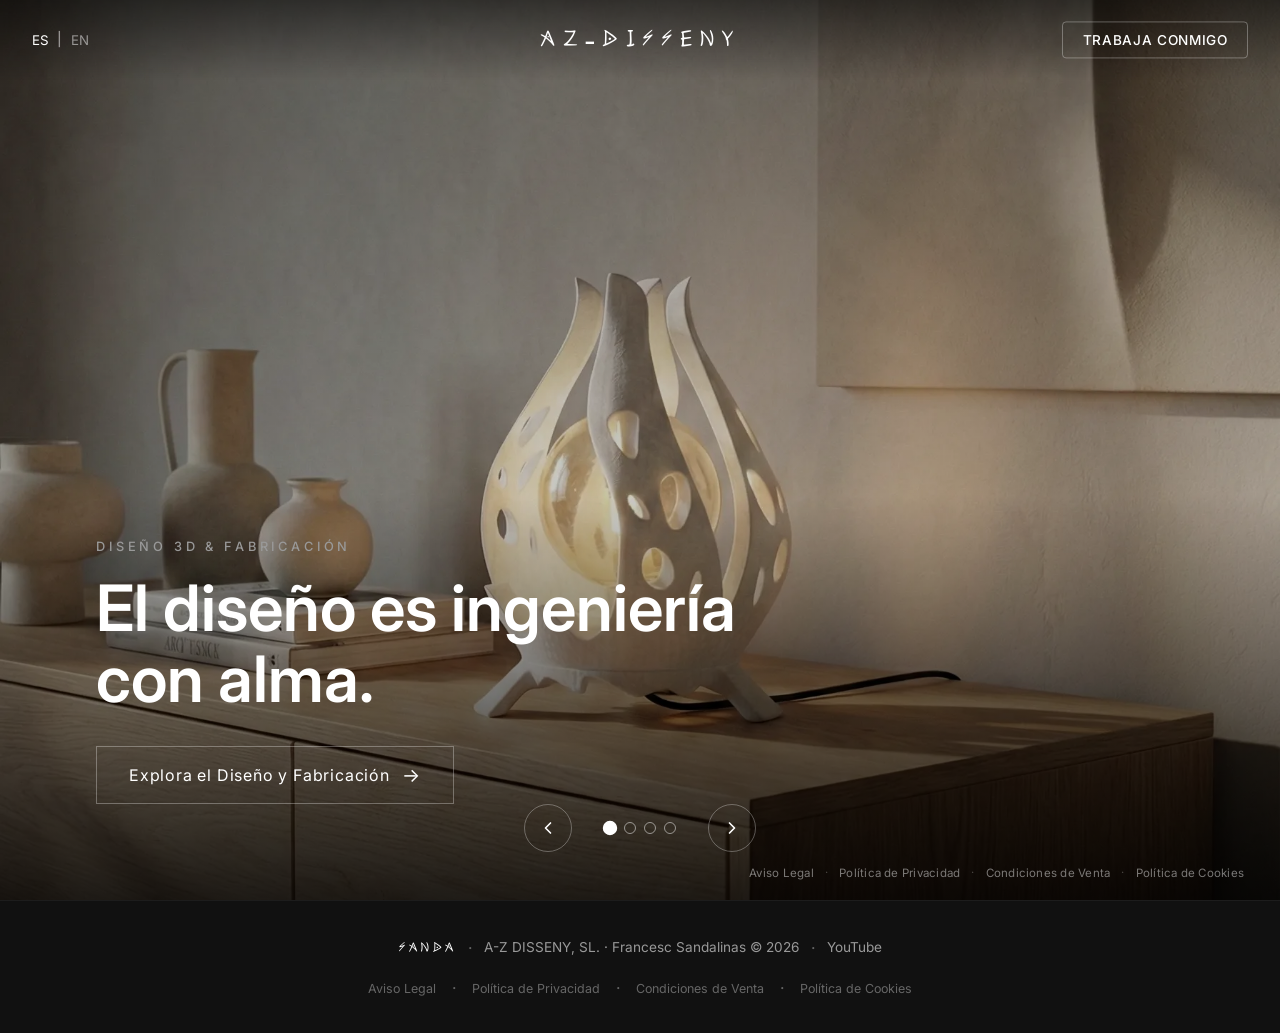
==== index.html @ 86686951 "feat(software): prioritize Matinium as principal app, follow with Friction and Producty, remove gene" ====
<!DOCTYPE html>
<html lang="es">
<head>
  <meta charset="UTF-8">
  <meta name="viewport" content="width=device-width, initial-scale=1.0">
  <meta name="description" content="AZ-disseny. Portfolio de Francesc Sandalinas: Diseño 3D, Software, Filosofía y Arte.">
  <meta name="author" content="Francesc Sandalinas">
  <meta name="theme-color" content="#000000">

  <title>AZ-disseny</title>
  <meta property="og:title" content="AZ-disseny">
  <meta name="twitter:title" content="AZ-disseny">

  <!-- Fuentes -->
  <link rel="preconnect" href="https://fonts.googleapis.com">
  <link rel="preconnect" href="https://fonts.gstatic.com" crossorigin>
  <link href="https://fonts.googleapis.com/css2?family=Inter:wght@300;400;500;600;700&display=swap" rel="stylesheet">

  <!-- Estilos -->
  <link rel="stylesheet" href="css/style.css?v=9">

  <!-- Favicon -->
  <link rel="icon" href="assets/images/branding/sanda-icon.png" type="image/png">

  <!-- Preload Imagen Principal -->
  <link rel="preload" as="image" href="assets/images/slides/design-lamp.webp">
</head>

<body class="no-scroll">

  <!-- ============================================
       SLIDER — Estado A (horizontal, fullscreen)
       El contenido de los slides se genera desde config.js
       ============================================ -->
  <div id="slider-container" class="slider active">

    <header class="slider__header">
      <!-- Selector de idioma -->
      <div class="lang-switcher">
        <button onclick="setLanguage('es')" id="btn-lang-es" class="lang-btn">ES</button>
        <span class="lang-sep">|</span>
        <button onclick="setLanguage('en')" id="btn-lang-en" class="lang-btn">EN</button>
      </div>
      
      <a href="./" class="slider__logo" aria-label="AZ-disseny - Inicio" id="brand-name">
        <span class="logo-principal">AZ-disseny</span>
      </a>

      <!-- Botón de Trabaja Conmigo -->
      <button id="header-contact-btn" class="header__contact-btn" aria-label="Trabaja conmigo">Trabaja conmigo</button>
    </header>

    <div id="slider-track" class="slider__track" role="region" aria-label="Slider principal">
      <!-- Los slides se generan automáticamente desde js/config.js -->
    </div>

    <nav class="slider__controls" aria-label="Controles del slider">
      <button class="slider__arrow slider__arrow--prev" aria-label="Slide anterior">
        <svg width="20" height="20" viewBox="0 0 24 24" fill="none" stroke="currentColor" stroke-width="2" stroke-linecap="round" stroke-linejoin="round" aria-hidden="true"><polyline points="15 18 9 12 15 6"></polyline></svg>
      </button>
      <div class="slider__dots" role="tablist" aria-label="Indicadores de slide"></div>
      <button class="slider__arrow slider__arrow--next" aria-label="Siguiente slide">
        <svg width="20" height="20" viewBox="0 0 24 24" fill="none" stroke="currentColor" stroke-width="2" stroke-linecap="round" stroke-linejoin="round" aria-hidden="true"><polyline points="9 18 15 12 9 6"></polyline></svg>
      </button>
    </nav>

    <div id="slider-legal" class="slider__legal" aria-label="Enlaces legales"></div>
  </div>


  <!-- ============================================
       DETAIL — Estado B (scroll vertical)
       Las secciones se generan desde config.js
       ============================================ -->
  <main id="detail-container" class="detail hidden">

    <button id="back-btn" class="detail__back" aria-label="Volver al menú principal">
      <svg width="18" height="18" viewBox="0 0 24 24" fill="none" stroke="currentColor" stroke-width="2" stroke-linecap="round" stroke-linejoin="round" aria-hidden="true"><polyline points="15 18 9 12 15 6"></polyline></svg>
      Volver
    </button>

    <div id="detail-sections">
      <!-- Las secciones de detalle se generan automáticamente desde js/config.js -->
    </div>
  </main>


  <!-- ============================================
       LIGHTBOX — Visor de imágenes fullscreen
       ============================================ -->
  <div id="lightbox" class="lightbox" role="dialog" aria-label="Visor de imagen" aria-hidden="true">
    <button id="lightbox-close" class="lightbox__close" aria-label="Cerrar visor">
      <svg width="24" height="24" viewBox="0 0 24 24" fill="none" stroke="currentColor" stroke-width="2" stroke-linecap="round" stroke-linejoin="round" aria-hidden="true"><line x1="18" y1="6" x2="6" y2="18"></line><line x1="6" y1="6" x2="18" y2="18"></line></svg>
    </button>
    <button id="lightbox-prev" class="lightbox__nav lightbox__nav--prev" aria-label="Imagen anterior">
      <svg width="24" height="24" viewBox="0 0 24 24" fill="none" stroke="currentColor" stroke-width="2" stroke-linecap="round" stroke-linejoin="round" aria-hidden="true"><polyline points="15 18 9 12 15 6"></polyline></svg>
    </button>
    <img id="lightbox-img" class="lightbox__img" src="" alt="Imagen ampliada">
    <button id="lightbox-next" class="lightbox__nav lightbox__nav--next" aria-label="Siguiente imagen">
      <svg width="24" height="24" viewBox="0 0 24 24" fill="none" stroke="currentColor" stroke-width="2" stroke-linecap="round" stroke-linejoin="round" aria-hidden="true"><polyline points="9 18 15 12 9 6"></polyline></svg>
    </button>
  </div>


  <!-- ============================================
       MODAL DE CONTACTO
       ============================================ -->
  <div id="contact-modal" class="modal hidden" role="dialog" aria-label="Formulario de contacto" aria-hidden="true">
    <div class="modal__overlay" id="modal-overlay"></div>
    <div class="modal__content">
      <button id="modal-close" class="modal__close" aria-label="Cerrar ventana">
        <svg width="24" height="24" viewBox="0 0 24 24" fill="none" stroke="currentColor" stroke-width="2" stroke-linecap="round" stroke-linejoin="round" aria-hidden="true"><line x1="18" y1="6" x2="6" y2="18"></line><line x1="6" y1="6" x2="18" y2="18"></line></svg>
      </button>
      
      <div id="modal-form-container"></div>
    </div>
  </div>


  <!-- ============================================
       MODAL LEGAL (LSSI-CE / RGPD / TRLGDCU / COOKIES)
       ============================================ -->
  <div id="legal-modal" class="modal modal--legal hidden" role="dialog" aria-label="Información Legal y Privacidad" aria-hidden="true">
    <div class="modal__overlay" id="legal-modal-overlay"></div>
    <div class="modal__content modal__content--legal">
      <button id="legal-modal-close" class="modal__close" aria-label="Cerrar ventana legal">
        <svg width="24" height="24" viewBox="0 0 24 24" fill="none" stroke="currentColor" stroke-width="2" stroke-linecap="round" stroke-linejoin="round" aria-hidden="true"><line x1="18" y1="6" x2="6" y2="18"></line><line x1="6" y1="6" x2="18" y2="18"></line></svg>
      </button>

      <div id="legal-modal-container"></div>
    </div>
  </div>


  <!-- ============================================
       FOOTER — Generado desde config.js
       ============================================ -->
  <footer class="site-footer" aria-label="Pie de página">
    <div id="footer-content" class="site-footer__content">
      <!-- Contenido generado por JavaScript -->
    </div>
  </footer>


  <!-- ============================================
       SCRIPTS — Orden importante:
       1. config.js (datos) se carga ANTES que main.js (lógica)
       ============================================ -->
  <script src="js/config.js?v=9"></script>
  <script src="js/main.js?v=9"></script>

</body>
</html>
---- css/style.css ----
/* ================================================
   AZ disseny
   Hoja de estilos principal
   Dark Mode · Minimalista · Tesla-inspired
   ================================================ */

/* ----------------------------------------
   0. FUENTES PERSONALIZADAS
   ---------------------------------------- */
@font-face {
  font-family: 'Sanda1';
  src: url('../assets/fonts/Sanda1-Regular.otf') format('opentype');
  font-weight: normal;
  font-style: normal;
  font-display: swap;
}

/* ----------------------------------------
   1. CSS CUSTOM PROPERTIES (TEMA OSCURO)
   Variables centralizadas para fácil personalización.
   Para cambiar colores: modifica solo estos valores.
   ---------------------------------------- */
:root {
  /* Fondos */
  --bg-primary: #000000;
  --bg-secondary: #111111;
  --bg-card: #1a1a1a;
  --bg-elevated: #222222;

  /* Textos */
  --text-primary: #ffffff;
  --text-secondary: #999999;
  --text-muted: #666666;

  /* Acentos */
  --accent: #e0e0e0;
  --accent-hover: #ffffff;

  /* Transiciones */
  --transition-speed: 0.6s;
  --transition-fast: 0.3s;
  --transition-curve: cubic-bezier(0.65, 0, 0.35, 1);

  /* Tipografía */
  --font-primary: 'Inter', -apple-system, BlinkMacSystemFont, 'Segoe UI', Roboto, sans-serif;
  --font-brand: 'Sanda1', cursive;
}

/* ----------------------------------------
   2. RESET GLOBAL
   Normaliza estilos entre navegadores.
   ---------------------------------------- */
*,
*::before,
*::after {
  margin: 0;
  padding: 0;
  box-sizing: border-box;
}

html {
  scroll-behavior: smooth;
  -webkit-text-size-adjust: 100%;
}

body {
  font-family: var(--font-primary);
  font-size: 16px;
  line-height: 1.6;
  color: var(--text-primary);
  background-color: var(--bg-primary);
  -webkit-font-smoothing: antialiased;
  -moz-osx-font-smoothing: grayscale;
  overflow-x: hidden;
}

/* Bloquear scroll vertical cuando el slider está activo */
body.no-scroll {
  overflow: hidden;
}

img {
  max-width: 100%;
  height: auto;
  display: block;
}

a {
  color: inherit;
  text-decoration: none;
}

button {
  font-family: inherit;
  cursor: pointer;
  border: none;
  background: none;
  color: inherit;
}

ul, ol {
  list-style: none;
}

/* ----------------------------------------
   3. SCROLLBAR PERSONALIZADA
   Sutil y acorde al tema oscuro.
   ---------------------------------------- */
::-webkit-scrollbar {
  width: 6px;
}

::-webkit-scrollbar-track {
  background: transparent;
}

::-webkit-scrollbar-thumb {
  background: #333333;
  border-radius: 3px;
}

::-webkit-scrollbar-thumb:hover {
  background: #555555;
}

/* ----------------------------------------
   4. LAZY LOADING — Placeholders
   Las imágenes con data-src empiezan borrosas.
   ---------------------------------------- */
.lazy {
  background-color: var(--bg-card);
  transition: filter var(--transition-fast) ease;
}

.lazy:not(.loaded) {
  filter: blur(8px);
}

.lazy.loaded {
  filter: none;
}

/* ================================================
   ESTADO A: SLIDER HORIZONTAL (PANTALLA COMPLETA)
   Navegación entre las 4 categorías principales.
   ================================================ */

/* ----------------------------------------
   4.1 Contenedor del Slider
   ---------------------------------------- */
.slider {
  position: relative;
  width: 100vw;
  height: 100vh;
  overflow: hidden;
}

.slider.hidden {
  display: none;
}

/* ----------------------------------------
   4.2 Header fijo con logo
   Superpuesto al slider, siempre visible.
   ---------------------------------------- */
.slider__header {
  position: fixed;
  top: 0;
  left: 0;
  right: 0;
  z-index: 100;
  display: flex;
  justify-content: center;
  align-items: center;
  padding: 1.5rem 2rem;
  background: linear-gradient(to bottom, rgba(0, 0, 0, 0.5) 0%, transparent 100%);
  pointer-events: none;
}

/* ----------------------------------------
   4.2.0 Selector de Idioma (ES | EN)
   ---------------------------------------- */
.lang-switcher {
  position: absolute;
  left: 2rem;
  top: 50%;
  transform: translateY(-50%);
  display: flex;
  gap: 0.5rem;
  pointer-events: auto;
  font-family: var(--font-primary);
  font-size: 0.85rem;
  font-weight: 500;
  letter-spacing: 0.1em;
  color: rgba(255, 255, 255, 0.5);
}

.lang-btn {
  color: inherit;
  transition: color var(--transition-fast) ease;
}

.lang-btn:hover,
.lang-btn.active {
  color: #ffffff;
}

.lang-sep {
  cursor: default;
}

/* ----------------------------------------
   4.2.1 Logo — Contenedor principal
   Agrupa "AZ DISSENY" y la firma "SANDA"
   en un bloque simétrico vertical (apilado).
   ---------------------------------------- */
.slider__logo {
  display: flex;
  flex-direction: column;
  align-items: center;           /* centra ambos textos perfectamente */
  justify-content: center;
  gap: 0.15em;                   /* margen muy sutil entre línea superior e inferior */
  pointer-events: auto;
  transition: opacity var(--transition-fast) ease;
  text-decoration: none;
}

.slider__logo:hover {
  opacity: 0.7;
}

/* ----------------------------------------
   4.2.2 "AZ DISSENY" — Nombre de marca
   Sans-serif geométrica, blanco puro,
   mayúsculas con letter-spacing corporativo.
   ---------------------------------------- */
.logo-principal {
  font-family: var(--font-brand);  /* → 'Sanda1', misma tipografía de autor que la firma */
  font-size: 2rem;
  font-weight: normal;
  color: #ffffff;
  text-transform: uppercase;
  letter-spacing: 0.18em;
  line-height: 1;
}

/* ----------------------------------------
   4.2.3 "SANDA" — Firma de autor
   Usa la fuente personalizada Sanda1 ya
   definida en el @font-face de la sección 0.
   ---------------------------------------- */
.firma-sanda {
  font-family: var(--font-brand);  /* → 'Sanda1', assets/fonts/Sanda1-Regular.otf */
  font-size: 1.2rem;
  font-weight: normal;
  color: rgba(255, 255, 255, 0.65);
  letter-spacing: 0.08em;
  text-transform: none;
  line-height: 1;
}

/* ----------------------------------------
   4.3 Track del slider
   Contenedor flex que se desplaza horizontalmente.
   ---------------------------------------- */
.slider__track {
  display: flex;
  height: 100vh;
  transition: transform var(--transition-speed) var(--transition-curve);
  will-change: transform;
}

/* ----------------------------------------
   4.4 Cada Slide individual
   Pantalla completa con imagen de fondo + overlay.
   ---------------------------------------- */
.slide {
  position: relative;
  min-width: 100vw;
  height: 100vh;
  overflow: hidden;
  flex-shrink: 0;
}

/* Imagen de fondo del slide */
.slide__bg {
  position: absolute;
  top: 0;
  left: 0;
  width: 100%;
  height: 100%;
  object-fit: cover;
  object-position: center;
  transform: scale(1.05);
  transition: transform 8s ease;
}

/* Efecto Ken Burns sutil al slide activo */
.slide.active .slide__bg {
  transform: scale(1);
}

/* Reglas para vídeo de fondo: sin transform y sin capturar eventos de ratón */
video.slide__bg,
video.slide__video-bg {
  transform: none !important;
  transition: none !important;
  pointer-events: none;
}

/* Fondo con negro puro para Software */
.slide__bg--gradient {
  position: absolute;
  top: 0;
  left: 0;
  width: 100%;
  height: 100%;
  background: #000000;
  display: flex;
  align-items: center;
  justify-content: center;
}

/* Imagen de producto dentro del fondo gradiente */
.slide__bg-product {
  max-width: 45%;
  max-height: 80%;
  object-fit: contain;
  opacity: 0.85;
  filter: drop-shadow(0 20px 60px rgba(0, 0, 0, 0.5));
}

/* Ajustes para el slide de Software & IA (Foto de evento) */
.slide[data-section="software"] .slide__bg {
  object-position: center 20%;
  filter: none;
}

.slide[data-section="software"] .slide__overlay {
  background:
    linear-gradient(to right, rgba(0, 0, 0, 0.7) 0%, rgba(0, 0, 0, 0.3) 38%, transparent 70%),
    linear-gradient(to top, rgba(0, 0, 0, 0.6) 0%, transparent 40%, rgba(0, 0, 0, 0.25) 100%);
}

.slide[data-section="software"] .slide__title,
.slide[data-section="software"] .slide__category {
  text-shadow: 0 2px 12px rgba(0, 0, 0, 0.65);
}

/* Fondo animado para Filosofía (olas/surf feel) */
.slide__bg--philosophy {
  position: absolute;
  top: 0;
  left: 0;
  width: 100%;
  height: 100%;
  background:
    radial-gradient(ellipse at 20% 80%, rgba(20, 60, 80, 0.4) 0%, transparent 60%),
    radial-gradient(ellipse at 80% 20%, rgba(10, 40, 60, 0.3) 0%, transparent 60%),
    linear-gradient(180deg, #050510 0%, #0a1628 40%, #0d2137 70%, #050510 100%);
  animation: philosophyShift 12s ease-in-out infinite alternate;
}

@keyframes philosophyShift {
  0% {
    background-position: 0% 0%;
  }
  100% {
    background-position: 100% 100%;
  }
}

/* ----------------------------------------
   4.5 Overlay del slide
   Gradiente oscuro con contenido (título, CTA).
   ---------------------------------------- */
.slide__overlay {
  position: absolute;
  top: 0;
  left: 0;
  width: 100%;
  height: 100%;
  background: linear-gradient(
    to top,
    rgba(0, 0, 0, 0.85) 0%,
    rgba(0, 0, 0, 0.2) 45%,
    rgba(0, 0, 0, 0.4) 100%
  );
  display: flex;
  flex-direction: column;
  justify-content: flex-end;
  padding: 6rem;
  z-index: 2;
}

/* Etiqueta de categoría (texto pequeño encima del título) */
.slide__category {
  text-transform: uppercase;
  letter-spacing: 0.3em;
  font-size: 0.8rem;
  font-weight: 500;
  color: var(--text-secondary);
  margin-bottom: 1rem;
}

/* Título grande del slide */
.slide__title {
  font-size: clamp(2.5rem, 5vw, 4.5rem);
  font-weight: 600;
  line-height: 1.1;
  margin-bottom: 2rem;
  max-width: 700px;
}

/* Botón CTA "Explora..." */
.slide__cta {
  display: inline-flex;
  align-items: center;
  gap: 0.75rem;
  background: transparent;
  border: 1px solid rgba(255, 255, 255, 0.3);
  color: var(--text-primary);
  padding: 1rem 2rem;
  font-size: 1rem;
  font-weight: 400;
  letter-spacing: 0.05em;
  transition: all var(--transition-fast) ease;
  align-self: flex-start;
}

.slide__cta:hover {
  background: var(--text-primary);
  color: var(--bg-primary);
  border-color: var(--text-primary);
}

.slide__cta-arrow {
  transition: transform var(--transition-fast) ease;
  font-size: 1.2rem;
}

.slide__cta:hover .slide__cta-arrow {
  transform: translateX(6px);
}

/* ----------------------------------------
   4.6 Controles del Slider (flechas + dots)
   ---------------------------------------- */
.slider__controls {
  position: absolute;
  bottom: 3rem;
  left: 50%;
  transform: translateX(-50%);
  display: flex;
  align-items: center;
  gap: 2rem;
  z-index: 10;
}

/* Flechas de navegación */
.slider__arrow {
  width: 48px;
  height: 48px;
  border-radius: 50%;
  border: 1px solid rgba(255, 255, 255, 0.3);
  background: transparent;
  color: var(--text-primary);
  display: flex;
  align-items: center;
  justify-content: center;
  transition: all var(--transition-fast) ease;
}

.slider__arrow:hover {
  background: var(--text-primary);
  color: var(--bg-primary);
  border-color: var(--text-primary);
}

/* Dots indicadores */
.slider__dots {
  display: flex;
  gap: 0.5rem;
}

.slider__dot {
  width: 12px;
  height: 12px;
  border-radius: 50%;
  border: 1px solid rgba(255, 255, 255, 0.5);
  background: transparent;
  cursor: pointer;
  transition: all var(--transition-fast) ease;
  padding: 0;
}

.slider__dot:hover {
  background: rgba(255, 255, 255, 0.5);
}

.slider__dot.active {
  background: var(--text-primary);
  border-color: var(--text-primary);
  transform: scale(1.2);
}


/* ================================================
   ESTADO B: VISTAS DE DETALLE (SCROLL VERTICAL)
   Contenido específico de cada categoría.
   ================================================ */

/* ----------------------------------------
   5.1 Contenedor de Detalles
   ---------------------------------------- */
.detail {
  min-height: 100vh;
  background: var(--bg-primary);
}

.detail.hidden {
  display: none;
}

/* Solo muestra la sección activa */
.detail__section {
  display: none;
}

.detail__section.active {
  display: block;
}

/* ----------------------------------------
   5.2 Botón flotante "Volver"
   Siempre visible en las vistas de detalle.
   ---------------------------------------- */
.detail__back {
  position: fixed;
  top: 2rem;
  left: 2rem;
  z-index: 1000;
  background: rgba(0, 0, 0, 0.7);
  backdrop-filter: blur(10px);
  -webkit-backdrop-filter: blur(10px);
  border: 1px solid rgba(255, 255, 255, 0.15);
  color: var(--text-primary);
  padding: 0.75rem 1.5rem;
  font-size: 0.9rem;
  font-weight: 500;
  border-radius: 2rem;
  display: flex;
  align-items: center;
  gap: 0.5rem;
  transition: all var(--transition-fast) ease;
}

.detail__back:hover {
  background: var(--text-primary);
  color: var(--bg-primary);
  border-color: var(--text-primary);
}

/* ----------------------------------------
   5.3 Hero de detalle (imagen grande arriba)
   ---------------------------------------- */
.detail__hero {
  position: relative;
  height: 70vh;
  overflow: hidden;
}

.detail__hero-img {
  position: absolute;
  top: 0;
  left: 0;
  width: 100%;
  height: 100%;
  object-fit: cover;
  object-position: center;
  pointer-events: none;
}

.detail__hero-overlay {
  position: absolute;
  top: 0;
  left: 0;
  width: 100%;
  height: 100%;
  background: linear-gradient(
    to top,
    rgba(0, 0, 0, 0.9) 0%,
    rgba(0, 0, 0, 0.3) 50%,
    rgba(0, 0, 0, 0.5) 100%
  );
}

.detail__hero-content {
  position: absolute;
  bottom: 4rem;
  left: 6rem;
  z-index: 2;
}

.detail__hero-title {
  font-size: clamp(2rem, 4vw, 3.5rem);
  font-weight: 600;
  margin-bottom: 1rem;
  line-height: 1.15;
}

.detail__hero-subtitle {
  font-size: 1.1rem;
  color: var(--text-secondary);
  max-width: 600px;
  line-height: 1.6;
}

/* ----------------------------------------
   5.4 Contenido del detalle (max-width centrado)
   ---------------------------------------- */
.detail__content {
  max-width: 1200px;
  margin: 0 auto;
  padding: 4rem 2rem;
}

/* ----------------------------------------
   5.5 Cita / Blockquote destacada
   ---------------------------------------- */
.detail__quote {
  font-size: clamp(1.3rem, 2.5vw, 2rem);
  font-weight: 300;
  font-style: italic;
  color: var(--text-secondary);
  text-align: center;
  padding: 3rem 2rem;
  border-left: 3px solid var(--accent);
  margin: 3rem auto;
  max-width: 800px;
  line-height: 1.6;
}

/* ----------------------------------------
   5.6 Encabezado de sección reutilizable
   ---------------------------------------- */
.section-header {
  text-align: center;
  margin-bottom: 3rem;
}

.section-header__label {
  display: block;
  text-transform: uppercase;
  letter-spacing: 0.3em;
  font-size: 0.8rem;
  color: var(--text-muted);
  margin-bottom: 0.5rem;
}

.section-header__title {
  font-size: clamp(1.5rem, 3vw, 2.5rem);
  font-weight: 600;
}

.mass-production__desc {
  max-width: 900px;
  font-size: 1.05rem;
  line-height: 1.8;
  color: var(--text-secondary);
  margin-top: 1.25rem;
  padding-left: 1.25rem;
  border-left: 2px solid rgba(255, 255, 255, 0.4);
}

/* --- Showcase Naval / Barco Interceptor --- */
.naval-showcase {
  margin-top: 2.5rem;
  background: rgba(255, 255, 255, 0.02);
  border: 1px solid rgba(255, 255, 255, 0.08);
  border-radius: 12px;
  overflow: hidden;
  display: flex;
  flex-direction: column;
  transition: border-color var(--transition-normal) ease, box-shadow var(--transition-normal) ease;
}

.naval-showcase:hover {
  border-color: rgba(255, 255, 255, 0.18);
  box-shadow: 0 12px 30px rgba(0, 0, 0, 0.4);
}

.naval-showcase__media {
  position: relative;
  width: 100%;
  aspect-ratio: 16 / 9;
  max-height: 480px;
  overflow: hidden;
  background: #000;
  cursor: pointer;
}

.naval-showcase__media img {
  width: 100%;
  height: 100%;
  object-fit: cover;
  transition: transform 0.6s cubic-bezier(0.16, 1, 0.3, 1);
}

.naval-showcase__media:hover img {
  transform: scale(1.03);
}

.naval-showcase__badge {
  position: absolute;
  top: 1.25rem;
  left: 1.25rem;
  padding: 0.35rem 0.85rem;
  background: rgba(0, 0, 0, 0.7);
  backdrop-filter: blur(8px);
  -webkit-backdrop-filter: blur(8px);
  border: 1px solid rgba(255, 255, 255, 0.2);
  border-radius: 30px;
  font-size: 0.75rem;
  font-weight: 500;
  letter-spacing: 0.08em;
  text-transform: uppercase;
  color: #ffffff;
  pointer-events: none;
  z-index: 2;
}

.naval-showcase__body {
  padding: 2.25rem 2rem;
}

.naval-showcase__title {
  font-size: clamp(1.35rem, 2.2vw, 1.8rem);
  font-weight: 600;
  color: #ffffff;
  margin-bottom: 0.75rem;
  letter-spacing: -0.01em;
}

.naval-showcase__desc {
  font-size: 1rem;
  line-height: 1.7;
  color: var(--text-secondary);
  max-width: 900px;
  margin-bottom: 2rem;
}

.naval-showcase__highlights {
  display: grid;
  grid-template-columns: repeat(auto-fit, minmax(280px, 1fr));
  gap: 1.5rem;
  padding-top: 1.5rem;
  border-top: 1px solid rgba(255, 255, 255, 0.08);
}

.naval-highlight {
  display: flex;
  flex-direction: column;
  gap: 0.35rem;
}

.naval-highlight__title {
  font-size: 0.95rem;
  font-weight: 600;
  color: #ffffff;
  display: flex;
  align-items: center;
  gap: 0.5rem;
}

.naval-highlight__title::before {
  content: '';
  display: inline-block;
  width: 6px;
  height: 6px;
  border-radius: 50%;
  background: rgba(255, 255, 255, 0.7);
}

.naval-highlight__text {
  font-size: 0.875rem;
  line-height: 1.6;
  color: var(--text-muted);
}


/* ================================================
   6. SECCIÓN DISEÑO — Grid de productos
   ================================================ */
.design-grid {
  display: grid;
  grid-template-columns: repeat(auto-fit, minmax(300px, 1fr));
  gap: 1.5rem;
}

.design-card {
  position: relative;
  overflow: hidden;
  border-radius: 8px;
  aspect-ratio: 4 / 3;
  cursor: pointer;
  background: var(--bg-card);
}

.design-card img {
  width: 100%;
  height: 100%;
  object-fit: cover;
  transition: transform 0.5s ease;
}

.design-card:hover img {
  transform: scale(1.05);
}

/* Información del producto (aparece al hover) */
.design-card__info {
  position: absolute;
  bottom: 0;
  left: 0;
  right: 0;
  padding: 1.5rem;
  background: linear-gradient(transparent, rgba(0, 0, 0, 0.85));
  transform: translateY(100%);
  transition: transform var(--transition-fast) ease;
}

.design-card:hover .design-card__info {
  transform: translateY(0);
}

.design-card__name {
  font-weight: 600;
  font-size: 1.1rem;
  margin-bottom: 0.25rem;
}

.design-card__desc {
  font-size: 0.85rem;
  color: var(--text-secondary);
}

.design-card__buy-action {
  margin-top: 0.85rem;
  display: flex;
  align-items: center;
  gap: 0.75rem;
  flex-wrap: wrap;
}

.design-card__price {
  font-size: 1.05rem;
  font-weight: 700;
  color: #ffffff;
  background: rgba(255, 255, 255, 0.12);
  padding: 0.25rem 0.65rem;
  border-radius: 6px;
  border: 1px solid rgba(255, 255, 255, 0.2);
}

.btn--buy {
  display: inline-flex;
  align-items: center;
  justify-content: center;
  padding: 0.5rem 1.1rem;
  background: #ffffff;
  color: #000000;
  font-size: 0.85rem;
  font-weight: 600;
  border-radius: 6px;
  text-decoration: none;
  transition: all 0.2s ease;
  box-shadow: 0 4px 12px rgba(0, 0, 0, 0.3);
}

.btn--buy:hover {
  background: #e6e6e6;
  transform: translateY(-2px);
  box-shadow: 0 6px 16px rgba(255, 255, 255, 0.2);
}

/* Tags técnicos de proyecto (píldoras tecnológicas) */
.project-tags {
  display: flex;
  flex-wrap: wrap;
  gap: 0.45rem;
  margin-top: 0.65rem;
}

.project-tag {
  display: inline-block;
  padding: 0.25rem 0.65rem;
  background: rgba(255, 255, 255, 0.06);
  border: 1px solid rgba(255, 255, 255, 0.14);
  border-radius: 14px;
  font-size: 0.72rem;
  font-weight: 500;
  letter-spacing: 0.02em;
  color: #ffffff;
  backdrop-filter: blur(4px);
  -webkit-backdrop-filter: blur(4px);
  transition: all var(--transition-fast) ease;
}

.project-tag:hover {
  background: rgba(255, 255, 255, 0.14);
  border-color: rgba(255, 255, 255, 0.28);
}


/* ================================================
   7. SECCIÓN SOFTWARE — Layout de producto
   ================================================ */

/* App header (icono + nombre) */
.software-hero {
  display: flex;
  align-items: center;
  gap: 2rem;
  padding: 2rem 0;
  margin-bottom: 2rem;
}

.software-hero__icon {
  width: 100px;
  height: 100px;
  border-radius: 22px;
  overflow: hidden;
  flex-shrink: 0;
  box-shadow: 0 8px 32px rgba(0, 0, 0, 0.4);
}

.software-hero__icon img {
  width: 100%;
  height: 100%;
  object-fit: cover;
}

.software-hero__text h2 {
  font-size: 2rem;
  font-weight: 600;
  margin-bottom: 0.25rem;
}

.software-hero__tagline {
  font-size: 1.1rem;
  color: var(--text-secondary);
}

/* Problema / Solución */
.software-problem-solution {
  display: grid;
  grid-template-columns: 1fr 1fr;
  gap: 1.5rem;
  margin: 3rem 0;
}

.software-problem,
.software-solution {
  background: var(--bg-card);
  border-radius: 12px;
  padding: 2.5rem;
}

.software-problem h3 {
  font-size: 1.2rem;
  margin-bottom: 1rem;
  color: #ff6b6b;
}

.software-solution h3 {
  font-size: 1.2rem;
  margin-bottom: 1rem;
  color: #4ecdc4;
}

.software-problem p,
.software-solution p {
  color: var(--text-secondary);
  line-height: 1.7;
}

/* Carousel horizontal de screenshots */
.software-screenshots {
  display: flex;
  justify-content: flex-start;
  gap: 1.5rem;
  overflow-x: auto;
  padding: 1rem 2rem 2rem;
  scroll-snap-type: x mandatory;
  -webkit-overflow-scrolling: touch;
}

.software-screenshots::-webkit-scrollbar {
  height: 4px;
}

.software-screenshots::-webkit-scrollbar-thumb {
  background: #333;
  border-radius: 2px;
}

.software-screenshots__item {
  min-width: 280px;
  max-width: 320px;
  flex-shrink: 0;
  border-radius: 16px;
  overflow: hidden;
  scroll-snap-align: start;
  background: var(--bg-card);
  box-shadow: 0 4px 20px rgba(0, 0, 0, 0.3);
  transition: transform var(--transition-fast) ease, box-shadow var(--transition-fast) ease;
}

.software-screenshots__item:hover {
  transform: translateY(-6px);
  box-shadow: 0 12px 30px rgba(0, 0, 0, 0.5);
}

.software-screenshots__item img {
  width: 100%;
  height: auto;
  display: block;
}

/* CTA para beta / app */
.software-cta-container {
  text-align: center;
  padding: 3.5rem 0 2rem;
  display: flex;
  flex-direction: column;
  align-items: center;
  gap: 0.9rem;
}

.software-beta-badge {
  display: inline-flex;
  align-items: center;
  gap: 0.5rem;
  font-size: 0.78rem;
  font-weight: 500;
  letter-spacing: 0.06em;
  text-transform: uppercase;
  color: rgba(255, 255, 255, 0.75);
  background: rgba(255, 255, 255, 0.04);
  border: 1px solid rgba(255, 255, 255, 0.12);
  padding: 0.35rem 0.9rem;
  border-radius: 20px;
}

.software-beta-dot {
  width: 7px;
  height: 7px;
  border-radius: 50%;
  background: #10b981;
  box-shadow: 0 0 8px #10b981;
  animation: pulseBeta 2s infinite;
}

@keyframes pulseBeta {
  0%, 100% { opacity: 1; transform: scale(1); }
  50% { opacity: 0.35; transform: scale(0.85); }
}

.software-cta {
  display: inline-flex;
  align-items: center;
  gap: 0.75rem;
  background: var(--text-primary);
  color: var(--bg-primary);
  padding: 1rem 2.25rem;
  border: none;
  cursor: pointer;
  font-family: inherit;
  border-radius: 50px;
  font-weight: 600;
  font-size: 1.05rem;
  transition: all var(--transition-fast) ease;
}

.software-cta:hover {
  transform: scale(1.05);
  box-shadow: 0 8px 30px rgba(255, 255, 255, 0.2);
}

.software-beta-subtext {
  font-size: 0.85rem;
  color: var(--text-muted);
  max-width: 440px;
  line-height: 1.5;
}

/* --- Bloque Ecosistema IA / VisionarIA --- */
.ai-ecosystem-section {
  margin-top: 1rem;
}

.ai-showcase {
  margin-top: 2rem;
  background: rgba(255, 255, 255, 0.02);
  border: 1px solid rgba(255, 255, 255, 0.08);
  border-radius: 12px;
  overflow: hidden;
  display: grid;
  grid-template-columns: 1.15fr 1fr;
  align-items: stretch;
  transition: border-color var(--transition-normal) ease, box-shadow var(--transition-normal) ease;
}

.ai-showcase:hover {
  border-color: rgba(255, 255, 255, 0.18);
  box-shadow: 0 12px 30px rgba(0, 0, 0, 0.4);
}

.ai-showcase__media {
  position: relative;
  overflow: hidden;
  background: #000;
  cursor: pointer;
  min-height: 360px;
}

.ai-showcase__media img {
  width: 100%;
  height: 100%;
  object-fit: cover;
  object-position: center 20%;
  transition: transform 0.6s cubic-bezier(0.16, 1, 0.3, 1);
}

.ai-showcase__media:hover img {
  transform: scale(1.03);
}

.ai-showcase__badge {
  position: absolute;
  top: 1.25rem;
  left: 1.25rem;
  padding: 0.35rem 0.85rem;
  background: rgba(0, 0, 0, 0.7);
  backdrop-filter: blur(8px);
  -webkit-backdrop-filter: blur(8px);
  border: 1px solid rgba(255, 255, 255, 0.2);
  border-radius: 30px;
  font-size: 0.75rem;
  font-weight: 500;
  letter-spacing: 0.08em;
  text-transform: uppercase;
  color: #ffffff;
  pointer-events: none;
  z-index: 2;
}

.ai-showcase__body {
  padding: 2.5rem 2.25rem;
  display: flex;
  flex-direction: column;
  justify-content: center;
}

.ai-showcase__subtitle {
  font-size: 0.8rem;
  font-weight: 600;
  text-transform: uppercase;
  letter-spacing: 0.15em;
  color: rgba(255, 255, 255, 0.65);
  margin-bottom: 0.5rem;
}

.ai-showcase__title {
  font-size: clamp(1.3rem, 2.2vw, 1.75rem);
  font-weight: 600;
  color: #ffffff;
  margin-bottom: 1rem;
  line-height: 1.3;
}

.ai-showcase__desc {
  font-size: 0.95rem;
  line-height: 1.7;
  color: var(--text-secondary);
  margin-bottom: 1.75rem;
}

.ai-showcase__tags {
  display: flex;
  flex-wrap: wrap;
  gap: 0.6rem;
}

.ai-showcase__tag {
  padding: 0.35rem 0.85rem;
  background: rgba(255, 255, 255, 0.04);
  border: 1px solid rgba(255, 255, 255, 0.1);
  border-radius: 20px;
  font-size: 0.75rem;
  color: var(--text-primary);
  font-weight: 500;
}


/* ================================================
   8. SECCIÓN FILOSOFÍA — YouTube / Videoblog
   ================================================ */

/* Contenedor del vídeo principal */
.philosophy-video {
  position: relative;
  width: 100%;
  max-width: 900px;
  margin: 0 auto 3rem;
  aspect-ratio: 16 / 9;
  border-radius: 12px;
  overflow: hidden;
  background: var(--bg-card);
}

.philosophy-video iframe {
  width: 100%;
  height: 100%;
  border: none;
}

/* Grid de vídeos tipo videoblog */
.philosophy-grid {
  display: grid;
  grid-template-columns: repeat(auto-fit, minmax(280px, 1fr));
  gap: 1.5rem;
  margin-top: 2rem;
}

.philosophy-card {
  background: var(--bg-card);
  border-radius: 12px;
  overflow: hidden;
  cursor: pointer;
  transition: transform var(--transition-fast) ease;
  display: block;
}

.philosophy-card:hover {
  transform: translateY(-4px);
}

/* Thumbnail del vídeo con icono play superpuesto */
.philosophy-card__thumb {
  position: relative;
  aspect-ratio: 16 / 9;
  overflow: hidden;
}

.philosophy-card__thumb img {
  width: 100%;
  height: 100%;
  object-fit: cover;
  transition: transform 0.5s ease;
}

.philosophy-card:hover .philosophy-card__thumb img {
  transform: scale(1.05);
}

.philosophy-card__play {
  position: absolute;
  top: 50%;
  left: 50%;
  transform: translate(-50%, -50%);
  width: 64px;
  height: 64px;
  background: rgba(0, 0, 0, 0.6);
  border-radius: 50%;
  display: flex;
  align-items: center;
  justify-content: center;
  opacity: 0.8;
  transition: all var(--transition-fast) ease;
}

.philosophy-card:hover .philosophy-card__play {
  opacity: 1;
  background: rgba(255, 0, 0, 0.8);
}

/* Información del vídeo */
.philosophy-card__info {
  padding: 1rem 1.25rem;
}

.philosophy-card__title {
  font-weight: 600;
  font-size: 0.95rem;
  margin-bottom: 0.35rem;
  line-height: 1.4;
}

.philosophy-card__channel {
  font-size: 0.8rem;
  color: var(--text-muted);
}


/* ================================================
   9. SECCIÓN ARTE — Galería Masonry
   ================================================ */
.art-masonry {
  columns: 3;
  column-gap: 1rem;
}

.art-masonry__item {
  break-inside: avoid;
  margin-bottom: 1rem;
  border-radius: 8px;
  overflow: hidden;
  cursor: pointer;
  position: relative;
}

.art-masonry__item img {
  width: 100%;
  display: block;
  transition: transform 0.5s ease;
}

.art-masonry__item:hover img {
  transform: scale(1.03);
}

/* Caption superpuesto (aparece al hover) */
.art-masonry__caption {
  position: absolute;
  bottom: 0;
  left: 0;
  right: 0;
  padding: 1rem 1.25rem;
  background: linear-gradient(transparent, rgba(0, 0, 0, 0.75));
  opacity: 0;
  transition: opacity var(--transition-fast) ease;
}

.art-masonry__item:hover .art-masonry__caption {
  opacity: 1;
}

.art-masonry__caption span {
  font-size: 0.9rem;
  font-weight: 500;
}


/* ================================================
   10. LIGHTBOX — Visor de imágenes
   ================================================ */
.lightbox {
  position: fixed;
  inset: 0;
  background: rgba(0, 0, 0, 0.95);
  z-index: 10000;
  display: flex;
  align-items: center;
  justify-content: center;
  opacity: 0;
  pointer-events: none;
  transition: opacity var(--transition-fast) ease;
}

.lightbox.active {
  opacity: 1;
  pointer-events: auto;
}

.lightbox__img {
  max-width: 90vw;
  max-height: 90vh;
  object-fit: contain;
  border-radius: 4px;
}

.lightbox__close {
  position: absolute;
  top: 2rem;
  right: 2rem;
  width: 48px;
  height: 48px;
  border-radius: 50%;
  border: 1px solid rgba(255, 255, 255, 0.3);
  background: transparent;
  color: var(--text-primary);
  display: flex;
  align-items: center;
  justify-content: center;
  transition: all var(--transition-fast) ease;
}

.lightbox__close:hover {
  background: var(--text-primary);
  color: var(--bg-primary);
}

.lightbox__nav {
  position: absolute;
  top: 50%;
  transform: translateY(-50%);
  width: 48px;
  height: 48px;
  border-radius: 50%;
  border: 1px solid rgba(255, 255, 255, 0.3);
  background: rgba(0, 0, 0, 0.5);
  color: var(--text-primary);
  display: flex;
  align-items: center;
  justify-content: center;
  transition: all var(--transition-fast) ease;
}

.lightbox__nav:hover {
  background: var(--text-primary);
  color: var(--bg-primary);
}

.lightbox__nav--prev {
  left: 2rem;
}

.lightbox__nav--next {
  right: 2rem;
}


/* ================================================
   11. FOOTER
   ================================================ */
.site-footer {
  background: var(--bg-secondary);
  padding: 2rem;
  text-align: center;
  border-top: 1px solid rgba(255, 255, 255, 0.05);
}

.site-footer__content {
  display: flex;
  justify-content: center;
  align-items: center;
  gap: 1rem;
  flex-wrap: wrap;
}

.site-footer__brand {
  font-family: var(--font-brand);
  font-size: 1.2rem;
  letter-spacing: 0.1em;
}

.site-footer__separator {
  color: var(--text-muted);
}

.site-footer__text {
  color: var(--text-secondary);
  font-size: 0.85rem;
}

.site-footer__link {
  color: var(--text-secondary);
  font-size: 0.85rem;
  transition: color var(--transition-fast) ease;
}

.site-footer__link:hover {
  color: var(--text-primary);
}


/* ================================================
   12. ANIMACIONES
   ================================================ */
@keyframes fadeIn {
  from {
    opacity: 0;
  }
  to {
    opacity: 1;
  }
}

@keyframes slideUp {
  from {
    opacity: 0;
    transform: translateY(30px);
  }
  to {
    opacity: 1;
    transform: translateY(0);
  }
}

@keyframes fadeInScale {
  from {
    opacity: 0;
    transform: scale(0.95);
  }
  to {
    opacity: 1;
    transform: scale(1);
  }
}

/* Clase que dispara la animación (se añade vía JS) */
.animate-in {
  animation: slideUp 0.6s ease forwards;
}

/* Stagger: cada hijo se anima con un poco de retraso */
.animate-in:nth-child(2) { animation-delay: 0.1s; }
.animate-in:nth-child(3) { animation-delay: 0.15s; }
.animate-in:nth-child(4) { animation-delay: 0.2s; }
.animate-in:nth-child(5) { animation-delay: 0.25s; }
.animate-in:nth-child(6) { animation-delay: 0.3s; }
.animate-in:nth-child(7) { animation-delay: 0.35s; }
.animate-in:nth-child(8) { animation-delay: 0.4s; }
.animate-in:nth-child(9) { animation-delay: 0.45s; }
.animate-in:nth-child(10) { animation-delay: 0.5s; }
.animate-in:nth-child(11) { animation-delay: 0.55s; }
.animate-in:nth-child(12) { animation-delay: 0.6s; }
.animate-in:nth-child(13) { animation-delay: 0.65s; }

/* Los elementos con animate-on-scroll empiezan ocultos */
.animate-on-scroll {
  opacity: 0;
  transform: translateY(30px);
}


/* ================================================
   13. TRANSICIONES ENTRE ESTADOS
   Fade del slider al entrar/salir de una vista detalle.
   ================================================ */
.slider.fade-out {
  animation: fadeOut 0.5s ease forwards;
}

@keyframes fadeOut {
  from {
    opacity: 1;
  }
  to {
    opacity: 0;
  }
}

.detail.fade-in {
  animation: fadeIn 0.5s ease forwards;
}



/* ================================================
   14. RESPONSIVE — Adaptaciones por breakpoint
   
   REGLA DE ORO: Todo lo de abajo está dentro de
   media queries. El código base (arriba) es
   intocable y solo afecta a escritorio.
   ================================================ */


/* -----------------------------------------------
   TABLETS GRANDES (≤ 1024px)
   ----------------------------------------------- */
@media screen and (max-width: 1024px) {

  /* Slide overlay: reducir padding */
  .slide__overlay {
    padding: 4rem;
  }

  /* Hero de detalle: altura reducida */
  .detail__hero {
    height: 50vh;
  }

  .detail__hero-content {
    left: 4rem;
    bottom: 3rem;
  }

  /* Imagen de producto: más grande en tablet */
  .slide__bg-product {
    max-width: 55%;
  }

  /* Software: pasar a columna única */
  .software-problem-solution {
    grid-template-columns: 1fr;
  }
}


/* -----------------------------------------------
   TABLETS (≤ 768px)
   ----------------------------------------------- */
@media screen and (max-width: 768px) {

  /* ── SLIDER ── */
  .slide__overlay {
    padding: 2rem 1.5rem 5rem; /* espacio extra abajo para los controles */
  }

  .slide__title {
    font-size: clamp(1.8rem, 6vw, 2.5rem);
    margin-bottom: 1.25rem;
  }

  .slide__cta {
    padding: 0.875rem 1.5rem;
    font-size: 0.9rem;
    width: 100%;                /* área táctil generosa */
    justify-content: center;
  }

  /* Controles del slider: más pequeños y centrados */
  .slider__controls {
    bottom: 1.5rem;
    gap: 1rem;
  }

  .slider__arrow {
    width: 44px;
    height: 44px;
  }

  /* Dots: objetivo táctil mínimo de 44px */
  .slider__dot {
    width: 14px;
    height: 14px;
    padding: 8px;
    box-sizing: content-box;
  }

  /* ── HERO DE DETALLE ── */
  .detail__hero {
    height: 34vh;
    min-height: 190px;
  }

  .detail__hero-content {
    left: 1.25rem;
    right: 1.25rem;
    bottom: 1.25rem;
  }

  .detail__hero-title {
    font-size: clamp(1.6rem, 5vw, 2.5rem);
  }

  .detail__hero-subtitle {
    font-size: 0.95rem;
    max-width: 100%;
  }

  /* ── CONTENIDO DE DETALLE ── */
  .detail__content {
    padding: 2.5rem 1.25rem;
  }

  .detail__quote {
    font-size: clamp(1.1rem, 3vw, 1.5rem);
    padding: 1.75rem 1.25rem;
    border-left-width: 2px;
  }

  /* ── DISEÑO ── */
  .design-grid {
    grid-template-columns: repeat(auto-fit, minmax(260px, 1fr));
    gap: 1rem;
  }

  /* En táctil: info del card siempre visible, sin hover */
  .design-card__info {
    transform: translateY(0);
    background: linear-gradient(transparent, rgba(0, 0, 0, 0.9));
  }

  /* ── SOFTWARE ── */
  .software-hero {
    flex-direction: column;
    text-align: center;
    gap: 1rem;
  }

  .software-hero__icon {
    width: 80px;
    height: 80px;
  }

  .software-hero__text h2 {
    font-size: 1.6rem;
  }

  .software-problem-solution {
    grid-template-columns: 1fr;
    gap: 1rem;
  }

  .software-problem,
  .software-solution {
    padding: 1.75rem;
  }

  /* Screenshots: ancho cómodo para deslizar con el pulgar */
  .software-screenshots {
    justify-content: flex-start;
    padding: 1rem 1.25rem 2rem;
    gap: 1rem;
  }

  .software-screenshots__item {
    min-width: 220px;
    max-width: 240px;
  }

  /* CTA de descarga: ocupar todo el ancho */
  .software-cta {
    width: 100%;
    max-width: 340px;
    justify-content: center;
    padding: 1rem 2rem;
  }

  /* Imagen de producto en slide: más grande */
  .slide__bg-product {
    max-width: 70%;
  }

  /* ── FILOSOFÍA ── */
  .philosophy-grid {
    grid-template-columns: 1fr;
    gap: 1rem;
  }

  /* ── ARTE ── */
  .art-masonry {
    columns: 2;
    column-gap: 0.75rem;
  }

  /* ── PRODUCCIÓN EN MASA ── */
  .mass-production__desc {
    font-size: 0.95rem;
    padding-left: 1rem;
  }

  .naval-showcase__body {
    padding: 1.75rem 1.25rem;
  }

  .naval-showcase__highlights {
    grid-template-columns: 1fr;
    gap: 1.25rem;
  }

  .ai-showcase {
    grid-template-columns: 1fr;
    max-width: 560px;
    margin-left: auto;
    margin-right: auto;
  }

  .ai-showcase__media {
    aspect-ratio: 16 / 9;
    max-height: 195px;
    min-height: auto;
  }

  .ai-showcase__media img {
    object-position: center 20%;
  }

  .ai-showcase__body {
    padding: 1.5rem 1.25rem;
  }
}


/* -----------------------------------------------
   MÓVILES (≤ 480px)
   ----------------------------------------------- */
@media screen and (max-width: 480px) {

  /* ── LOGO ── */
  .slider__logo {
    font-size: 2rem;
  }

  /* ── SLIDER ── */
  .slide__overlay {
    padding: 1.5rem 1.25rem 5rem;
  }

  .slide__category {
    font-size: 0.7rem;
    letter-spacing: 0.2em;
  }

  .slide__title {
    font-size: clamp(1.5rem, 7vw, 2rem);
    margin-bottom: 1rem;
  }

  .slide__cta {
    font-size: 0.85rem;
    padding: 0.875rem 1.25rem;
    width: 100%;
    justify-content: space-between;
  }

  /* Imagen de producto: casi todo el ancho */
  .slide__bg-product {
    max-width: 82%;
  }

  /* ── BOTÓN VOLVER ── */
  .detail__back {
    top: 0.875rem;
    left: 0.875rem;
    padding: 0.625rem 1rem;
    font-size: 0.8rem;
    gap: 0.35rem;
  }

  /* ── HERO DE DETALLE ── */
  .detail__hero {
    height: 28vh;
    min-height: 160px;
  }

  .detail__hero-img {
    object-position: center 25%;
  }

  .detail__hero-content {
    left: 1rem;
    right: 1rem;
    bottom: 1rem;
  }

  .detail__hero-title {
    font-size: clamp(1.2rem, 5.5vw, 1.65rem);
    margin-bottom: 0.35rem;
  }

  .detail__hero-subtitle {
    font-size: 0.8rem;
    line-height: 1.4;
  }

  /* ── CONTENIDO DE DETALLE ── */
  .detail__content {
    padding: 1.75rem 1rem;
  }

  .detail__quote {
    font-size: 1rem;
    padding: 1.25rem 1rem;
    margin: 1.5rem auto;
  }

  .section-header {
    margin-bottom: 1.75rem;
  }

  /* ── DISEÑO: una columna ── */
  .design-grid {
    grid-template-columns: 1fr;
    gap: 0.875rem;
  }

  .design-card {
    aspect-ratio: 16 / 10;
  }

  /* ── SOFTWARE ── */
  .software-hero__icon {
    width: 72px;
    height: 72px;
    border-radius: 18px;
  }

  .software-hero__text h2 {
    font-size: 1.4rem;
  }

  .software-hero__tagline {
    font-size: 0.9rem;
  }

  .software-problem,
  .software-solution {
    padding: 1.25rem;
  }

  .software-problem h3,
  .software-solution h3 {
    font-size: 1rem;
  }

  /* Screenshots: ancho que invita a deslizar */
  .software-screenshots {
    padding: 0.75rem 1rem 1.5rem;
    gap: 0.875rem;
  }

  .software-screenshots__item {
    min-width: 200px;
    max-width: 220px;
  }

  .software-cta {
    font-size: 0.95rem;
    padding: 0.875rem 1.5rem;
    border-radius: 40px;
  }

  /* ── FILOSOFÍA ── */
  .philosophy-card__title {
    font-size: 0.875rem;
  }

  /* ── ARTE: una columna ── */
  .art-masonry {
    columns: 1;
  }

  .art-masonry__item {
    margin-bottom: 0.75rem;
  }

  /* Caption de arte: siempre visible en móvil */
  .art-masonry__caption {
    opacity: 1;
    background: linear-gradient(transparent, rgba(0, 0, 0, 0.8));
  }

  /* ── LIGHTBOX ── */
  .lightbox__nav {
    width: 40px;
    height: 40px;
  }

  .lightbox__nav--prev {
    left: 0.75rem;
  }

  .lightbox__nav--next {
    right: 0.75rem;
  }

  .lightbox__close {
    top: 1rem;
    right: 1rem;
    width: 40px;
    height: 40px;
  }

  /* ── FOOTER ── */
  .site-footer__content {
    flex-direction: column;
    gap: 0.35rem;
  }

  .site-footer__separator {
    display: none;
  }

  /* ── PRODUCCIÓN EN MASA ── */
  .mass-production__desc {
    font-size: 0.875rem;
    line-height: 1.7;
    border-left-width: 2px;
    padding-left: 0.875rem;
  }

  .naval-showcase__media {
    aspect-ratio: 16 / 10;
  }

  .ai-showcase__media {
    aspect-ratio: 16 / 9;
    max-height: 155px;
  }

  .ai-showcase__badge {
    top: 0.65rem;
    left: 0.65rem;
    font-size: 0.68rem;
    padding: 0.25rem 0.65rem;
  }

  .ai-showcase__title {
    font-size: 1.2rem;
    margin-bottom: 0.75rem;
  }

  .ai-showcase__desc {
    font-size: 0.875rem;
    line-height: 1.6;
    margin-bottom: 1.25rem;
  }

  .naval-showcase__body,
  .ai-showcase__body {
    padding: 1.25rem 1rem;
  }
}


/* -----------------------------------------------
   MÓVILES MUY PEQUEÑOS (≤ 360px)
   ----------------------------------------------- */
@media screen and (max-width: 360px) {

  .slider__logo {
    font-size: 1.75rem;
  }

  .slide__title {
    font-size: 1.4rem;
  }

  .detail__hero {
    height: 24vh;
    min-height: 140px;
  }

  .ai-showcase__media {
    max-height: 130px;
  }

  .software-screenshots__item {
    min-width: 170px;
    max-width: 190px;
  }

  .slide__cta {
    font-size: 0.8rem;
    padding: 0.75rem 1rem;
  }
}

/* -----------------------------------------------
   AJUSTE DE ESPACIADO INFERIOR EN MÓVIL
   Previene el solapamiento con la barra de navegación del navegador
   ----------------------------------------------- */
@media screen and (max-width: 768px) {
  .site-footer {
    padding-bottom: calc(3rem + env(safe-area-inset-bottom));
  }
}

/* --- Ajuste Logo e Idioma Movil --- */
@media screen and (max-width: 768px) {
  .logo-principal { font-size: 1.2rem !important; }
  .firma-sanda { font-size: 0.75rem !important; }
  .slider__logo { gap: 0.1em !important; }
  .slider__header { flex-direction: column; padding: 1rem; }
  .lang-switcher { position: relative; left: auto; top: auto; transform: none; flex-direction: row; justify-content: center; margin-bottom: 0.5rem; font-size: 0.75rem; }
}

/* ================================================
   MODAL DE CONTACTO & BOTÓN HEADER
   ================================================ */
.header__contact-btn {
  position: absolute;
  right: 2rem;
  top: 50%;
  transform: translateY(-50%);
  padding: 0.6rem 1.2rem;
  border: 1px solid rgba(255, 255, 255, 0.3);
  border-radius: 4px;
  background: transparent;
  color: #fff;
  font-family: var(--font-primary);
  font-size: 0.85rem;
  font-weight: 500;
  letter-spacing: 0.05em;
  text-transform: uppercase;
  transition: all var(--transition-fast) ease;
  pointer-events: auto;
}

.header__contact-btn:hover {
  background: #fff;
  color: #000;
}

.modal {
  position: fixed;
  top: 0;
  left: 0;
  width: 100vw;
  height: 100vh;
  z-index: 1000;
  display: flex;
  justify-content: center;
  align-items: center;
}

.modal.hidden {
  display: none;
}

.modal__overlay {
  position: absolute;
  top: 0;
  left: 0;
  width: 100%;
  height: 100%;
  background: rgba(0, 0, 0, 0.85);
  backdrop-filter: blur(5px);
}

.modal__content {
  position: relative;
  width: 92%;
  max-width: 680px;
  max-height: 90vh;
  overflow-y: auto;
  background: #111115;
  border: 1px solid rgba(255, 255, 255, 0.12);
  border-radius: 16px;
  padding: 3rem 2rem 2.5rem;
  box-shadow: 0 25px 50px -12px rgba(0, 0, 0, 0.7);
  z-index: 1001;
  color: #fff;
}

.modal__content::-webkit-scrollbar {
  width: 6px;
}
.modal__content::-webkit-scrollbar-thumb {
  background: rgba(255, 255, 255, 0.2);
  border-radius: 4px;
}

.modal__content .contact-card {
  background: transparent;
  border: none;
  box-shadow: none;
  backdrop-filter: none;
  padding: 0;
  max-width: 100%;
}

.modal__close {
  position: absolute;
  top: 1rem;
  right: 1rem;
  background: none;
  border: none;
  color: #fff;
  opacity: 0.5;
  cursor: pointer;
  transition: opacity 0.3s;
  z-index: 10;
}

.modal__close:hover {
  opacity: 1;
}

/* ================================================
   BANNER Y TARJETA DE CONTACTO / CUESTIONARIO
   ================================================ */
.detail__contact-cta {
  padding: 5rem 1.5rem 6rem;
  border-top: 1px solid rgba(255, 255, 255, 0.08);
  margin-top: 5rem;
  display: flex;
  justify-content: center;
}

.contact-card {
  width: 100%;
  max-width: 680px;
  background: rgba(18, 18, 22, 0.85);
  border: 1px solid rgba(255, 255, 255, 0.1);
  border-radius: 16px;
  padding: 2.75rem 2.25rem;
  backdrop-filter: blur(12px);
  box-shadow: 0 20px 45px rgba(0, 0, 0, 0.45);
  text-align: left;
}

.contact-card__header {
  text-align: center;
  margin-bottom: 2.25rem;
  display: flex;
  flex-direction: column;
  align-items: center;
  gap: 0.75rem;
}

.contact-card__badge {
  display: inline-block;
  font-size: 0.75rem;
  letter-spacing: 0.15em;
  text-transform: uppercase;
  color: #38bdf8;
  background: rgba(56, 189, 248, 0.1);
  border: 1px solid rgba(56, 189, 248, 0.25);
  padding: 0.35rem 0.9rem;
  border-radius: 9999px;
  font-weight: 500;
}

.contact-card__title {
  font-size: 1.85rem;
  font-weight: 600;
  color: #ffffff;
  letter-spacing: -0.02em;
  line-height: 1.25;
  margin: 0;
}

.contact-card__subtitle {
  color: #a1a1aa;
  font-size: 0.95rem;
  line-height: 1.6;
  max-width: 520px;
  margin: 0;
}

.contact-form {
  display: flex;
  flex-direction: column;
  gap: 1.25rem;
}

.contact-form__row {
  display: grid;
  grid-template-columns: 1fr 1fr;
  gap: 1.25rem;
}

.contact-form__group {
  display: flex;
  flex-direction: column;
  gap: 0.5rem;
}

.contact-form__label {
  font-size: 0.85rem;
  font-weight: 500;
  color: #d4d4d8;
  letter-spacing: 0.01em;
}

.required-star {
  color: #38bdf8;
}

.contact-form__input,
.contact-form__textarea {
  width: 100%;
  background: rgba(255, 255, 255, 0.04);
  border: 1px solid rgba(255, 255, 255, 0.12);
  border-radius: 8px;
  padding: 0.85rem 1rem;
  color: #ffffff;
  font-family: var(--font-primary);
  font-size: 0.95rem;
  transition: border-color 0.2s, background-color 0.2s, box-shadow 0.2s;
  box-sizing: border-box;
}

.contact-form__input:focus,
.contact-form__textarea:focus {
  border-color: #38bdf8;
  background: rgba(255, 255, 255, 0.07);
  outline: none;
  box-shadow: 0 0 0 3px rgba(56, 189, 248, 0.15);
}

.contact-form__input::placeholder,
.contact-form__textarea::placeholder {
  color: #71717a;
}

.contact-form__textarea {
  resize: vertical;
  min-height: 110px;
  line-height: 1.5;
}

/* Chips de selección de área */
.form-chips {
  display: grid;
  grid-template-columns: 1fr 1fr;
  gap: 0.6rem;
  margin-top: 0.15rem;
}

.form-chip {
  position: relative;
  display: flex;
  align-items: center;
  justify-content: center;
  text-align: center;
  padding: 0.75rem 0.85rem;
  border-radius: 8px;
  background: rgba(255, 255, 255, 0.03);
  border: 1px solid rgba(255, 255, 255, 0.1);
  color: #a1a1aa;
  font-size: 0.82rem;
  font-weight: 500;
  cursor: pointer;
  transition: all 0.2s ease;
  user-select: none;
}

.form-chip input[type="radio"] {
  position: absolute;
  opacity: 0;
  width: 0;
  height: 0;
  pointer-events: none;
}

.form-chip:hover {
  border-color: rgba(255, 255, 255, 0.25);
  color: #ffffff;
  background: rgba(255, 255, 255, 0.06);
}

.form-chip.active {
  border-color: #38bdf8;
  background: rgba(56, 189, 248, 0.12);
  color: #ffffff;
  box-shadow: 0 0 12px rgba(56, 189, 248, 0.15);
  font-weight: 600;
}

.contact-form__actions {
  margin-top: 0.35rem;
}

.contact-form__submit-btn {
  display: inline-flex;
  align-items: center;
  justify-content: center;
  gap: 0.65rem;
  width: 100%;
  padding: 1rem 1.75rem;
  background: #ffffff;
  color: #000000;
  border: none;
  border-radius: 8px;
  font-size: 1rem;
  font-weight: 600;
  cursor: pointer;
  transition: all 0.25s cubic-bezier(0.16, 1, 0.3, 1);
  letter-spacing: 0.02em;
}

.contact-form__submit-btn svg {
  color: #000000;
  transition: transform 0.2s;
}

.contact-form__submit-btn:hover:not(:disabled) {
  background: #f4f4f5;
  transform: translateY(-2px);
  box-shadow: 0 10px 25px -5px rgba(255, 255, 255, 0.2);
}

.contact-form__submit-btn:hover:not(:disabled) svg {
  transform: translateX(2px) translateY(-1px);
}

.contact-form__submit-btn:disabled {
  opacity: 0.6;
  cursor: not-allowed;
}

/* Feedback de estado */
.contact-form__status {
  display: none;
  padding: 0.85rem 1rem;
  border-radius: 8px;
  font-size: 0.9rem;
  text-align: center;
  line-height: 1.4;
}

.contact-form__status.pending {
  display: block;
  background: rgba(56, 189, 248, 0.08);
  border: 1px solid rgba(56, 189, 248, 0.25);
  color: #38bdf8;
}

.contact-form__status.success {
  display: block;
  background: rgba(16, 185, 129, 0.12);
  border: 1px solid rgba(16, 185, 129, 0.35);
  color: #34d399;
  font-weight: 500;
}

.contact-form__status.error {
  display: block;
  background: rgba(239, 68, 68, 0.12);
  border: 1px solid rgba(239, 68, 68, 0.35);
  color: #f87171;
}

/* Enlace directo y copia */
.contact-form__direct {
  display: flex;
  align-items: center;
  justify-content: center;
  gap: 0.6rem;
  flex-wrap: wrap;
  margin-top: 0.5rem;
  font-size: 0.85rem;
  color: #71717a;
  border-top: 1px solid rgba(255, 255, 255, 0.08);
  padding-top: 1.25rem;
}

.contact-form__email-link {
  display: inline-flex;
  align-items: center;
  gap: 0.4rem;
  color: #38bdf8;
  text-decoration: none;
  font-weight: 500;
  transition: color 0.2s;
}

.contact-form__email-link:hover {
  color: #7dd3fc;
  text-decoration: underline;
}

.contact-form__copy-btn {
  display: inline-flex;
  align-items: center;
  gap: 0.35rem;
  background: rgba(255, 255, 255, 0.06);
  border: 1px solid rgba(255, 255, 255, 0.12);
  color: #d4d4d8;
  padding: 0.3rem 0.65rem;
  border-radius: 6px;
  font-size: 0.78rem;
  cursor: pointer;
  transition: all 0.2s;
}

.contact-form__copy-btn:hover {
  background: rgba(255, 255, 255, 0.15);
  color: #ffffff;
}

.contact-form__copy-btn.copied {
  background: rgba(16, 185, 129, 0.2);
  border-color: #10b981;
  color: #34d399;
}

/* Adaptación responsive */
@media screen and (max-width: 768px) {
  .header__contact-btn {
    top: 1.5rem;
    right: 1rem;
    transform: none;
    padding: 0.4rem 0.8rem;
    font-size: 0.7rem;
  }
  .modal__content {
    width: 95%;
    padding: 2.5rem 1.25rem 2rem;
  }
  .contact-card {
    padding: 2rem 1.25rem;
  }
  .contact-card__title {
    font-size: 1.45rem;
  }
  .contact-form__row {
    grid-template-columns: 1fr;
  }
  .form-chips {
    grid-template-columns: 1fr;
  }
  .contact-form__direct {
    flex-direction: column;
    text-align: center;
  }
}

/* ================================================
   CUMPLIMIENTO LEGAL (MODAL LEGAL, RGPD, E-COMMERCE, FOOTER)
   ================================================ */

/* 1. Barra legal sutil en el Slider Fullscreen */
.slider__legal {
  position: absolute;
  bottom: 1.1rem;
  right: 2rem;
  z-index: 15;
  display: flex;
  align-items: center;
  gap: 0.45rem;
  flex-wrap: wrap;
}

.slider__legal-link {
  font-size: 0.72rem;
  color: rgba(255, 255, 255, 0.45);
  background: none;
  border: none;
  padding: 0.15rem 0.25rem;
  cursor: pointer;
  transition: color 0.2s ease;
  letter-spacing: 0.02em;
}

.slider__legal-link:hover {
  color: rgba(255, 255, 255, 0.9);
  text-decoration: underline;
}

.slider__legal-sep {
  font-size: 0.7rem;
  color: rgba(255, 255, 255, 0.25);
  user-select: none;
}

/* 2. Footer Legal estructurado en dos filas */
.site-footer__content {
  flex-direction: column;
  gap: 0.75rem;
}

.site-footer__row,
.site-footer__legal {
  display: flex;
  justify-content: center;
  align-items: center;
  gap: 0.75rem;
  flex-wrap: wrap;
}

.site-footer__legal-btn {
  color: var(--text-muted);
  font-size: 0.78rem;
  background: none;
  border: none;
  cursor: pointer;
  padding: 0.15rem 0.25rem;
  transition: color 0.2s ease;
}

.site-footer__legal-btn:hover {
  color: var(--text-primary);
  text-decoration: underline;
}

/* 3. Ficha E-Commerce (Firestone Lamp) — Impuestos y Condiciones */
.design-card__buy-wrapper {
  margin-top: 0.85rem;
  display: flex;
  flex-direction: column;
  gap: 0.45rem;
}

.design-card__buy-Wrapper .design-card__buy-action,
.design-card__buy-wrapper .design-card__buy-action {
  margin-top: 0;
}

.design-card__buy-legal {
  display: flex;
  flex-direction: column;
  gap: 0.15rem;
  align-items: flex-start;
}

.design-card__price-note {
  font-size: 0.72rem;
  color: rgba(255, 255, 255, 0.7);
}

.design-card__terms-link {
  font-size: 0.72rem;
  color: #38bdf8;
  background: none;
  border: none;
  padding: 0;
  cursor: pointer;
  text-decoration: underline;
  text-align: left;
  transition: color 0.2s ease;
}

.design-card__terms-link:hover {
  color: #7dd3fc;
}

/* 4. Casilla RGPD y Primera Capa Informativa en Formularios */
.contact-form__privacy {
  margin-top: 0.25rem;
}

.contact-form__checkbox-label {
  display: flex;
  align-items: flex-start;
  gap: 0.65rem;
  cursor: pointer;
  font-size: 0.84rem;
  color: #d4d4d8;
  line-height: 1.45;
  user-select: none;
}

.contact-form__checkbox {
  margin-top: 0.2rem;
  width: 16px;
  height: 16px;
  accent-color: #38bdf8;
  cursor: pointer;
  flex-shrink: 0;
}

.contact-form__legal-link {
  color: #38bdf8;
  background: none;
  border: none;
  padding: 0;
  font-size: inherit;
  font-weight: 500;
  text-decoration: underline;
  cursor: pointer;
  display: inline;
}

.contact-form__legal-link:hover {
  color: #7dd3fc;
}

.contact-form__privacy-summary {
  font-size: 0.72rem;
  line-height: 1.5;
  color: #71717a;
  background: rgba(255, 255, 255, 0.02);
  border: 1px solid rgba(255, 255, 255, 0.06);
  border-radius: 8px;
  padding: 0.75rem 0.9rem;
  text-align: left;
}

.contact-form__privacy-summary strong {
  color: #a1a1aa;
  font-weight: 600;
}

.contact-form__privacy-summary a {
  color: #38bdf8;
  text-decoration: underline;
}

/* 5. Modal Legal con Pestañas */
.modal--legal {
  z-index: 1100;
}

.modal__content--legal {
  max-width: 820px;
  max-height: 88vh;
  padding: 2.5rem 2.25rem 2.25rem;
}

.legal-doc__header {
  text-align: center;
  margin-bottom: 1.5rem;
  display: flex;
  flex-direction: column;
  align-items: center;
  gap: 0.6rem;
}

.legal-doc__title {
  font-size: 1.65rem;
  font-weight: 600;
  color: #ffffff;
  margin: 0;
}

.legal-tabs {
  display: flex;
  gap: 0.5rem;
  flex-wrap: wrap;
  justify-content: center;
  border-bottom: 1px solid rgba(255, 255, 255, 0.1);
  padding-bottom: 1rem;
  margin-bottom: 1.5rem;
}

.legal-tab-btn {
  padding: 0.55rem 1rem;
  border-radius: 8px;
  background: rgba(255, 255, 255, 0.04);
  border: 1px solid rgba(255, 255, 255, 0.1);
  color: #a1a1aa;
  font-size: 0.82rem;
  font-weight: 500;
  cursor: pointer;
  transition: all 0.2s ease;
}

.legal-tab-btn:hover {
  color: #ffffff;
  border-color: rgba(255, 255, 255, 0.25);
  background: rgba(255, 255, 255, 0.08);
}

.legal-tab-btn.active {
  background: rgba(56, 189, 248, 0.14);
  border-color: #38bdf8;
  color: #ffffff;
  font-weight: 600;
}

.legal-tab-panel {
  display: none;
  text-align: left;
  color: #d4d4d8;
  font-size: 0.9rem;
  line-height: 1.7;
}

.legal-tab-panel.active {
  display: block;
}

.legal-tab-panel h3 {
  color: #ffffff;
  font-size: 1.05rem;
  font-weight: 600;
  margin: 1.5rem 0 0.5rem;
}

.legal-tab-panel h3:first-child {
  margin-top: 0;
}

.legal-tab-panel p {
  margin-bottom: 0.85rem;
  color: #a1a1aa;
}

.legal-tab-panel ul {
  list-style: disc;
  padding-left: 1.35rem;
  margin-bottom: 1rem;
  color: #a1a1aa;
}

.legal-tab-panel li {
  margin-bottom: 0.4rem;
}

.legal-tab-panel strong {
  color: #e4e4e7;
}

.legal-tab-panel a {
  color: #38bdf8;
  text-decoration: underline;
}

.legal-tab-panel code {
  background: rgba(255, 255, 255, 0.08);
  padding: 0.1rem 0.35rem;
  border-radius: 4px;
  font-size: 0.82rem;
  color: #e4e4e7;
}

@media screen and (max-width: 768px) {
  .slider__legal {
    right: 0;
    left: 0;
    bottom: 0.65rem;
    justify-content: center;
    padding: 0 1rem;
  }
  .slider__legal-link {
    font-size: 0.65rem;
  }
  .modal__content--legal {
    padding: 2.25rem 1.15rem 1.5rem;
  }
  .legal-doc__title {
    font-size: 1.35rem;
  }
  .legal-tab-btn {
    font-size: 0.76rem;
    padding: 0.45rem 0.75rem;
  }
}
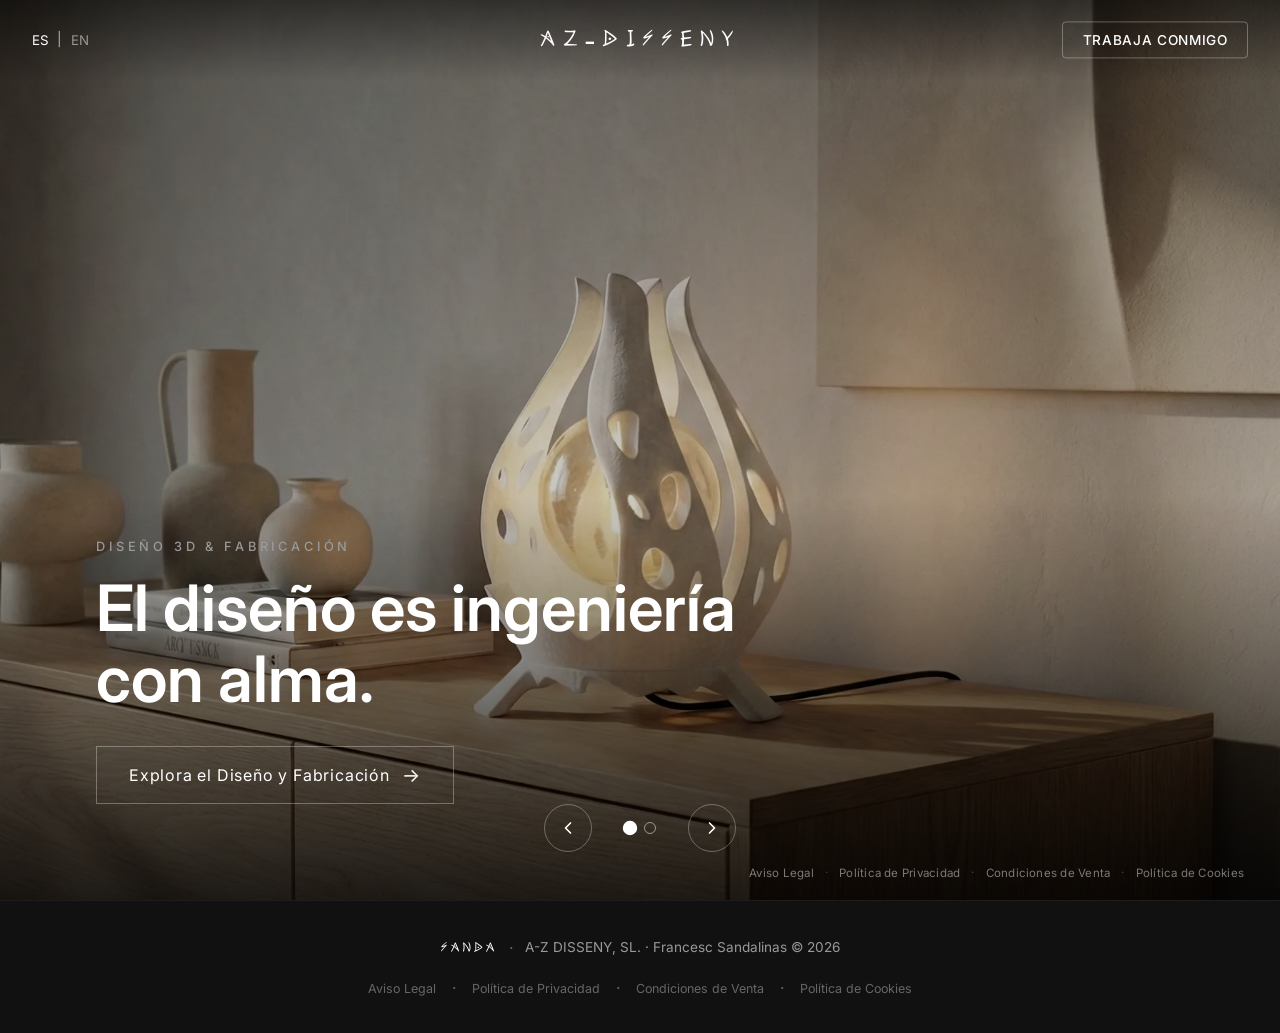
==== commit f45a6dc7: "refactor: focus portfolio on engineering & software, hide youtube, art gallery and workshop photos" ====
--- a/index.html
+++ b/index.html
@@ -3,7 +3,7 @@
 <head>
   <meta charset="UTF-8">
   <meta name="viewport" content="width=device-width, initial-scale=1.0">
-  <meta name="description" content="AZ-disseny. Portfolio de Francesc Sandalinas: Diseño 3D, Software, Filosofía y Arte.">
+  <meta name="description" content="AZ-disseny. Portfolio de Francesc Sandalinas: Diseño Industrial 3D, Sistemas Electromecánicos y Software.">
   <meta name="author" content="Francesc Sandalinas">
   <meta name="theme-color" content="#000000">
 
@@ -17,7 +17,7 @@
   <link href="https://fonts.googleapis.com/css2?family=Inter:wght@300;400;500;600;700&display=swap" rel="stylesheet">
 
   <!-- Estilos -->
-  <link rel="stylesheet" href="css/style.css?v=9">
+  <link rel="stylesheet" href="css/style.css?v=11">
 
   <!-- Favicon -->
   <link rel="icon" href="assets/images/branding/sanda-icon.png" type="image/png">
@@ -146,8 +146,8 @@
        SCRIPTS — Orden importante:
        1. config.js (datos) se carga ANTES que main.js (lógica)
        ============================================ -->
-  <script src="js/config.js?v=9"></script>
-  <script src="js/main.js?v=9"></script>
+  <script src="js/config.js?v=11"></script>
+  <script src="js/main.js?v=11"></script>
 
 </body>
 </html>
--- a/css/style.css
+++ b/css/style.css
@@ -330,10 +330,29 @@
   filter: drop-shadow(0 20px 60px rgba(0, 0, 0, 0.5));
 }
 
-/* Ajustes para el slide de Software & IA (Foto de evento) */
+/* Ajustes para el slide de Software (Icono de Matinium) */
 .slide[data-section="software"] .slide__bg {
   object-position: center 20%;
   filter: none;
+}
+
+.slide[data-section="software"] .slide__bg-product,
+.detail__hero .slide__bg-product {
+  border-radius: 22%;
+  max-width: min(320px, 38vw);
+  max-height: min(320px, 45vh);
+  aspect-ratio: 1;
+  box-shadow: 0 20px 60px rgba(0, 0, 0, 0.7), 0 0 100px rgba(244, 236, 217, 0.1);
+  filter: drop-shadow(0 15px 35px rgba(0, 0, 0, 0.6));
+}
+
+@media screen and (max-width: 768px) {
+  .slide[data-section="software"] .slide__bg-product,
+  .detail__hero .slide__bg-product {
+    max-width: min(180px, 45vw);
+    max-height: min(180px, 30vh);
+    border-radius: 22%;
+  }
 }
 
 .slide[data-section="software"] .slide__overlay {
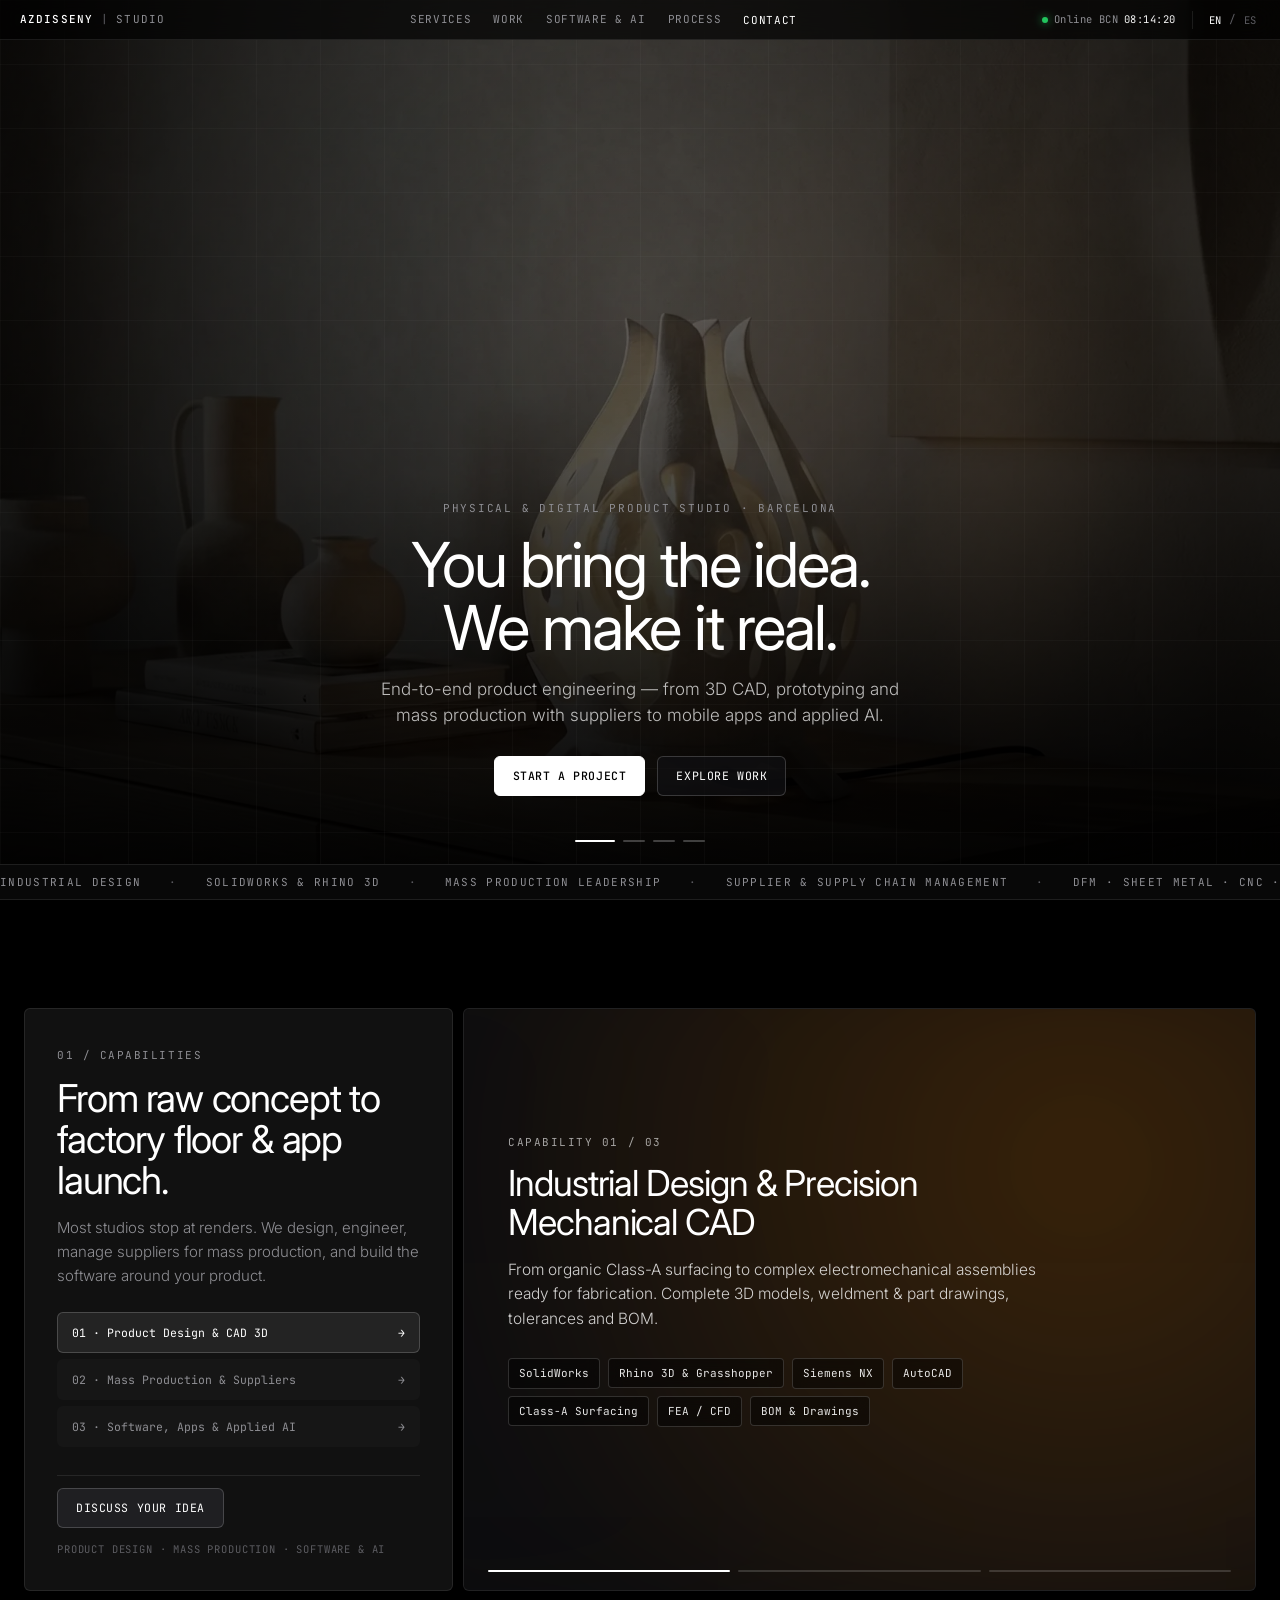
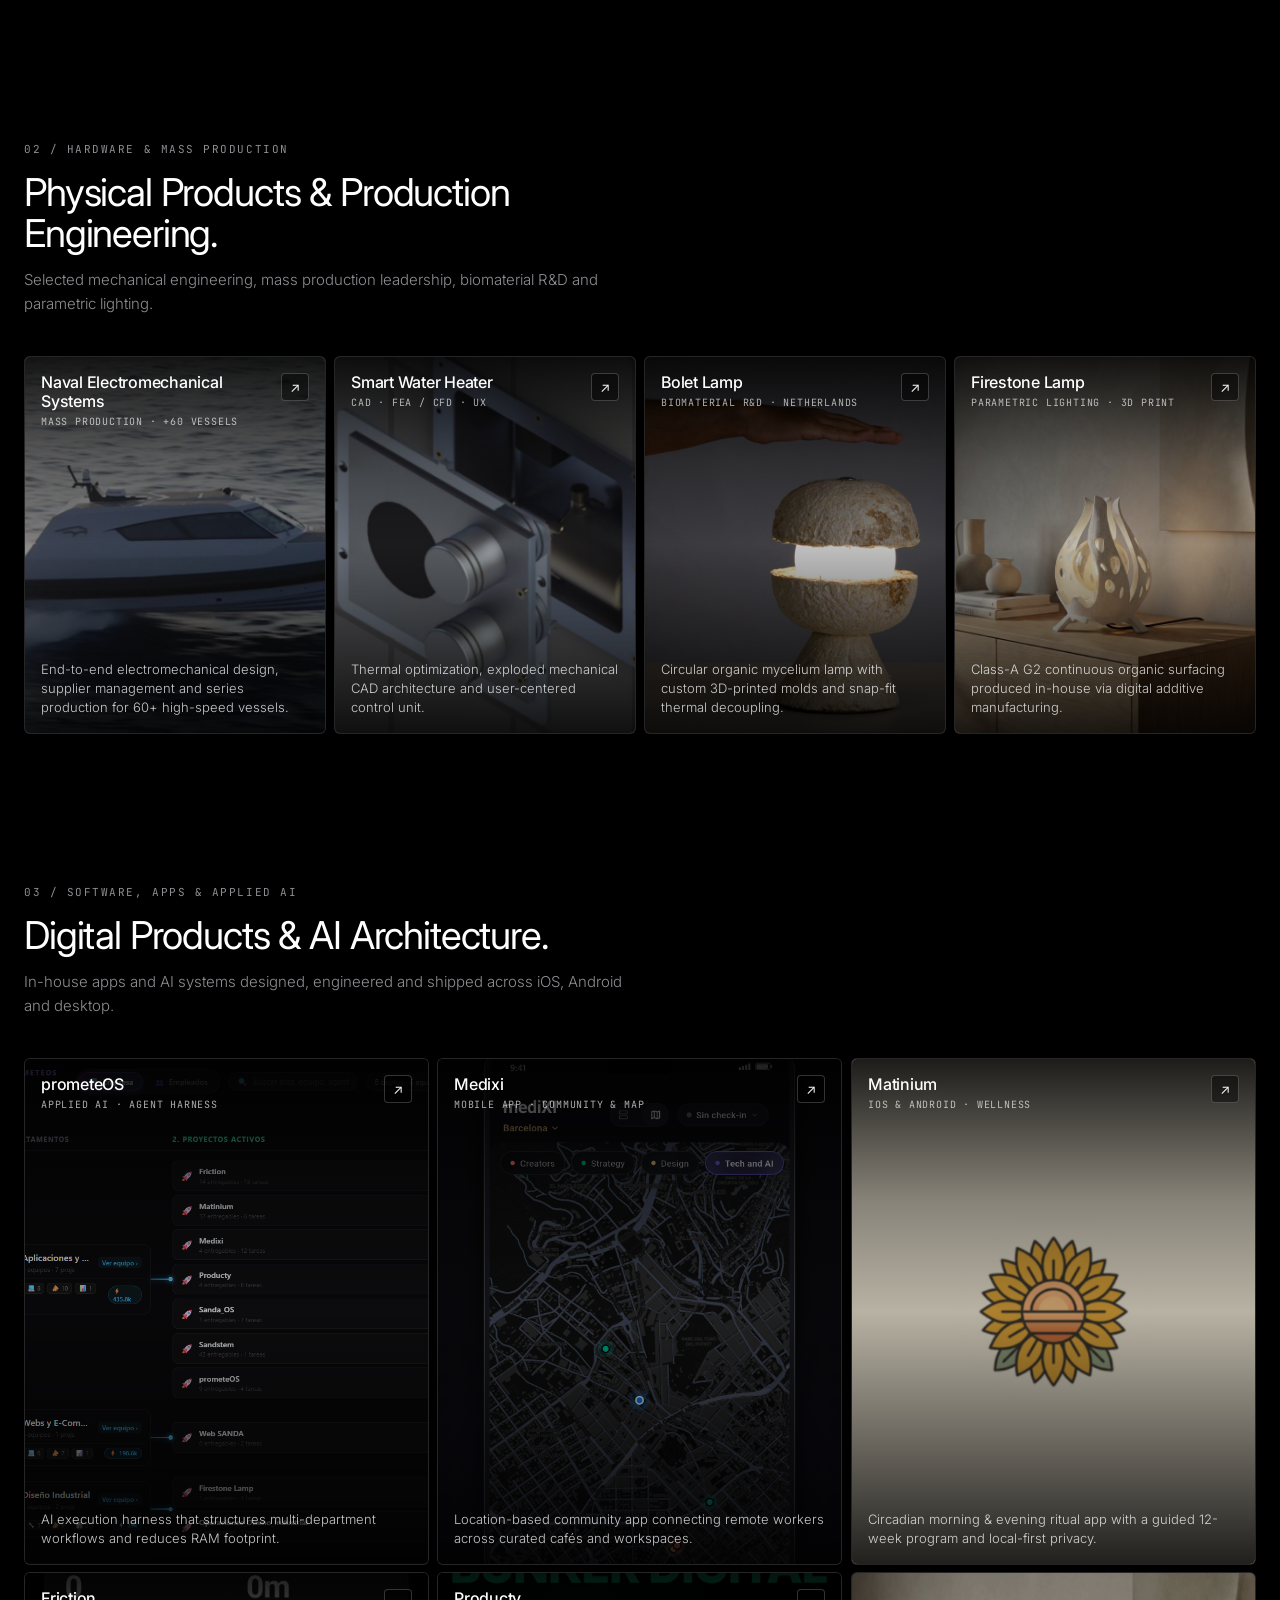
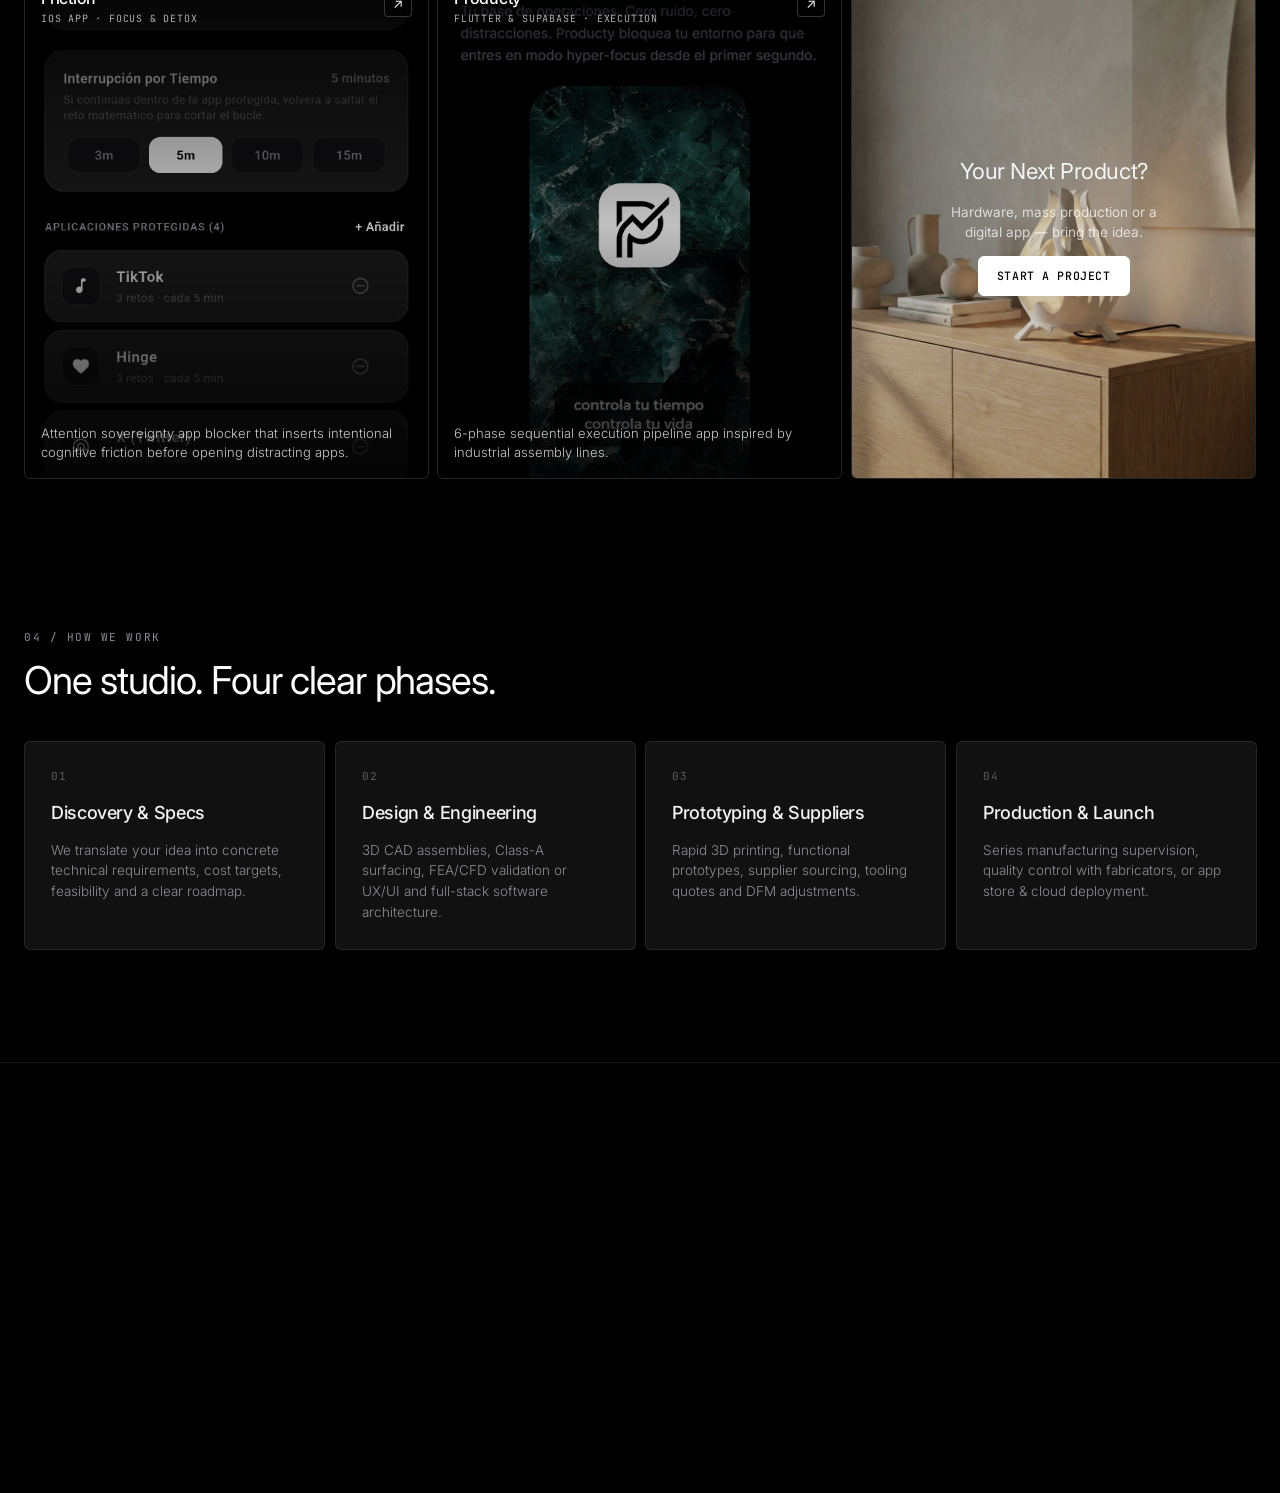
==== commit 01a1cae3: "Redesign website as AZdisseny dark/tech product studio (EN/ES)" ====
--- a/index.html
+++ b/index.html
@@ -1,153 +1,279 @@
 <!DOCTYPE html>
-<html lang="es">
+<html lang="en">
 <head>
   <meta charset="UTF-8">
   <meta name="viewport" content="width=device-width, initial-scale=1.0">
-  <meta name="description" content="AZ-disseny. Portfolio de Francesc Sandalinas: Diseño Industrial 3D, Sistemas Electromecánicos y Software.">
-  <meta name="author" content="Francesc Sandalinas">
+  <meta name="google-site-verification" content="k-F-rvKp07BLeEjR_oEc_AD0Jj0Vk6Mh3RYX6SqP9bs" />
+  <meta name="description" content="AZdisseny — Physical & Digital Product Engineering Studio. Industrial Design, 3D CAD, Mass Production & Supply Chain, Mobile Apps and Applied AI.">
+  <meta name="author" content="A-Z DISSENY, SL">
   <meta name="theme-color" content="#000000">
 
-  <title>AZ-disseny</title>
-  <meta property="og:title" content="AZ-disseny">
-  <meta name="twitter:title" content="AZ-disseny">
-
-  <!-- Fuentes -->
+  <title>AZdisseny — Physical &amp; Digital Product Studio</title>
+  <meta property="og:title" content="AZdisseny — Physical & Digital Product Studio">
+  <meta property="og:description" content="You bring the idea. We make it real. Industrial design, CAD, mass production, mobile apps and applied AI.">
+  <meta name="twitter:title" content="AZdisseny — Physical & Digital Product Studio">
+
+  <!-- Fonts: Inter (Editorial Sans) + JetBrains Mono (Technical UI) -->
   <link rel="preconnect" href="https://fonts.googleapis.com">
   <link rel="preconnect" href="https://fonts.gstatic.com" crossorigin>
-  <link href="https://fonts.googleapis.com/css2?family=Inter:wght@300;400;500;600;700&display=swap" rel="stylesheet">
-
-  <!-- Estilos -->
-  <link rel="stylesheet" href="css/style.css?v=11">
+  <link href="https://fonts.googleapis.com/css2?family=Inter:wght@300;400;500;600&family=JetBrains+Mono:wght@400;500&display=swap" rel="stylesheet">
+
+  <!-- Styles -->
+  <link rel="stylesheet" href="css/style.css?v=21">
 
   <!-- Favicon -->
   <link rel="icon" href="assets/images/branding/sanda-icon.png" type="image/png">
 
-  <!-- Preload Imagen Principal -->
+  <!-- Preload Hero Images -->
   <link rel="preload" as="image" href="assets/images/slides/design-lamp.webp">
+  <link rel="preload" as="image" href="assets/images/design/naval-interceptor.png">
 </head>
 
-<body class="no-scroll">
-
-  <!-- ============================================
-       SLIDER — Estado A (horizontal, fullscreen)
-       El contenido de los slides se genera desde config.js
-       ============================================ -->
-  <div id="slider-container" class="slider active">
-
-    <header class="slider__header">
-      <!-- Selector de idioma -->
-      <div class="lang-switcher">
-        <button onclick="setLanguage('es')" id="btn-lang-es" class="lang-btn">ES</button>
-        <span class="lang-sep">|</span>
-        <button onclick="setLanguage('en')" id="btn-lang-en" class="lang-btn">EN</button>
-      </div>
-      
-      <a href="./" class="slider__logo" aria-label="AZ-disseny - Inicio" id="brand-name">
-        <span class="logo-principal">AZ-disseny</span>
+<body>
+
+  <!-- ============================================
+       FIXED ULTRA-COMPACT HEADER (38px)
+       ============================================ -->
+  <header class="topbar" id="topbar">
+    <div class="topbar__left">
+      <a href="#top" class="brand" aria-label="AZdisseny Home">
+        <span class="brand__primary">AZDISSENY</span>
+        <span class="brand__sep">|</span>
+        <span class="brand__sub">STUDIO</span>
       </a>
-
-      <!-- Botón de Trabaja Conmigo -->
-      <button id="header-contact-btn" class="header__contact-btn" aria-label="Trabaja conmigo">Trabaja conmigo</button>
-    </header>
-
-    <div id="slider-track" class="slider__track" role="region" aria-label="Slider principal">
-      <!-- Los slides se generan automáticamente desde js/config.js -->
-    </div>
-
-    <nav class="slider__controls" aria-label="Controles del slider">
-      <button class="slider__arrow slider__arrow--prev" aria-label="Slide anterior">
-        <svg width="20" height="20" viewBox="0 0 24 24" fill="none" stroke="currentColor" stroke-width="2" stroke-linecap="round" stroke-linejoin="round" aria-hidden="true"><polyline points="15 18 9 12 15 6"></polyline></svg>
+    </div>
+
+    <nav class="topbar__nav" aria-label="Primary Navigation">
+      <a href="#services" class="topbar__link" data-i18n="nav.services">Services</a>
+      <a href="#work" class="topbar__link" data-i18n="nav.work">Work</a>
+      <a href="#lab" class="topbar__link" data-i18n="nav.lab">Software &amp; AI</a>
+      <a href="#process" class="topbar__link" data-i18n="nav.process">Process</a>
+      <button type="button" class="topbar__link topbar__link--cta" data-open-contact data-i18n="nav.contact">Contact</button>
+    </nav>
+
+    <div class="topbar__right">
+      <div class="live-status" title="Barcelona, Spain">
+        <span class="live-status__dot" aria-hidden="true"></span>
+        <span class="live-status__text">Online</span>
+        <span class="live-status__city">BCN</span>
+        <span class="live-status__clock" id="bcn-clock">--:--:--</span>
+      </div>
+      <div class="lang-switch" role="group" aria-label="Language switcher">
+        <button type="button" class="lang-switch__btn" data-lang="en" id="btn-lang-en">EN</button>
+        <span class="lang-switch__sep">/</span>
+        <button type="button" class="lang-switch__btn" data-lang="es" id="btn-lang-es">ES</button>
+      </div>
+    </div>
+  </header>
+
+  <!-- ============================================
+       MAIN CONTENT (z-10, slides over fixed footer)
+       ============================================ -->
+  <main id="top" class="site-main">
+
+    <!-- 1. HERO FULL-BLEED -->
+    <section class="hero" aria-label="Hero">
+      <div class="hero__backdrop" id="hero-backdrop">
+        <!-- Slides injected by JS -->
+      </div>
+      <div class="hero__scrim" aria-hidden="true"></div>
+      <div class="hero__grid-overlay" aria-hidden="true"></div>
+
+      <div class="hero__content">
+        <div class="hero__eyebrow reveal" data-i18n="hero.eyebrow">PHYSICAL &amp; DIGITAL PRODUCT STUDIO</div>
+        <h1 class="hero__title reveal" data-i18n="hero.title">You bring the idea.<br>We make it real.</h1>
+        <p class="hero__subtitle reveal" data-i18n="hero.subtitle">
+          End-to-end product engineering — from 3D CAD and mass production with suppliers to mobile apps and applied AI.
+        </p>
+        <div class="hero__actions reveal">
+          <button type="button" class="btn btn--primary btn-animated" data-open-contact data-i18n-btn="hero.ctaPrimary">Start a Project</button>
+          <a href="#work" class="btn btn--ghost btn-animated" data-i18n-btn="hero.ctaSecondary">Explore Work</a>
+        </div>
+      </div>
+
+      <div class="hero__slide-indicator" id="hero-indicators" aria-hidden="true"></div>
+    </section>
+
+    <!-- 2. TECHNICAL MARQUEE TICKER (36px) -->
+    <div class="marquee" aria-hidden="true">
+      <div class="marquee__track" id="marquee-track"></div>
+    </div>
+
+    <!-- 3. SERVICES — ASYMMETRIC SPLIT (1/3 + 2/3) -->
+    <section id="services" class="section section--services">
+      <div class="container">
+        <div class="services-split">
+          <!-- Left Column (1/3) -->
+          <div class="services-card reveal">
+            <div class="services-card__top">
+              <span class="eyebrow" data-i18n="services.eyebrow">01 / CAPABILITIES</span>
+              <h2 class="section__title" data-i18n="services.title">One studio from concept to factory &amp; launch.</h2>
+              <p class="section__desc" data-i18n="services.desc">
+                We combine mechanical engineering, direct supplier &amp; production leadership, and full-stack software development under one roof.
+              </p>
+              <div class="services-tabs" id="services-tabs" role="tablist">
+                <!-- Tabs injected by JS -->
+              </div>
+            </div>
+            <div class="services-card__bottom">
+              <button type="button" class="btn btn--secondary btn-animated" data-open-contact data-i18n-btn="services.cta">Discuss Your Idea</button>
+              <p class="services-card__note" data-i18n="services.note">Hardware · Production · Software · AI</p>
+            </div>
+          </div>
+
+          <!-- Right Column (2/3) — Atmospheric Interactive Stage -->
+          <div class="services-stage reveal" id="services-stage">
+            <div class="services-stage__slides" id="services-slides">
+              <!-- Slides injected by JS -->
+            </div>
+            <div class="services-stage__progress" id="services-progress">
+              <!-- Progress bars injected by JS -->
+            </div>
+          </div>
+        </div>
+      </div>
+    </section>
+
+    <!-- 4. SELECTED WORK — PHYSICAL PRODUCT & MASS PRODUCTION -->
+    <section id="work" class="section section--work">
+      <div class="container">
+        <div class="section__header reveal">
+          <span class="eyebrow" data-i18n="work.eyebrow">02 / HARDWARE &amp; PRODUCTION</span>
+          <h2 class="section__title" data-i18n="work.title">Industrial Design, CAD &amp; Mass Production.</h2>
+          <p class="section__desc" data-i18n="work.desc">
+            Production-ready mechanical assemblies, supplier coordination, biomaterial R&amp;D and parametric manufacturing.
+          </p>
+        </div>
+
+        <div class="project-grid project-grid--4" id="hardware-grid">
+          <!-- Hardware cards injected by JS -->
+        </div>
+      </div>
+    </section>
+
+    <!-- 5. SOFTWARE, APPS & APPLIED AI — AZ LAB -->
+    <section id="lab" class="section section--lab">
+      <div class="container">
+        <div class="section__header reveal">
+          <span class="eyebrow" data-i18n="lab.eyebrow">03 / SOFTWARE, APPS &amp; AI</span>
+          <h2 class="section__title" data-i18n="lab.title">Digital Products &amp; Applied AI Systems.</h2>
+          <p class="section__desc" data-i18n="lab.desc">
+            Mobile apps built with Flutter &amp; Supabase, engineering automation in Python, and multi-agent AI architecture.
+          </p>
+        </div>
+
+        <div class="project-grid project-grid--3" id="software-grid">
+          <!-- Software cards + Mystery CTA card injected by JS -->
+        </div>
+      </div>
+    </section>
+
+    <!-- 6. PROCESS — END-TO-END EXECUTION -->
+    <section id="process" class="section section--process">
+      <div class="container">
+        <div class="section__header reveal">
+          <span class="eyebrow" data-i18n="process.eyebrow">04 / HOW WE WORK</span>
+          <h2 class="section__title" data-i18n="process.title">From raw idea to real product.</h2>
+        </div>
+
+        <div class="process-grid" id="process-grid">
+          <!-- 4 steps injected by JS -->
+        </div>
+      </div>
+    </section>
+
+    <!-- Spacer to ensure clean transition into curtain footer -->
+    <div class="main-end-cap" aria-hidden="true"></div>
+  </main>
+
+  <!-- ============================================
+       CURTAIN REVEAL FOOTER (position: fixed, z-0)
+       ============================================ -->
+  <div class="footer-spacer" id="footer-spacer" aria-hidden="true"></div>
+  <footer class="curtain-footer" id="curtain-footer" aria-label="Footer">
+    <div class="curtain-footer__inner">
+      <div class="curtain-footer__top">
+        <div class="curtain-footer__cta-block">
+          <span class="eyebrow" data-i18n="footer.eyebrow">START SOMETHING REAL</span>
+          <h2 class="curtain-footer__headline" data-i18n="footer.headline">Have a product, production run or app in mind?</h2>
+        </div>
+        <button type="button" class="btn btn--primary btn-animated" data-open-contact data-i18n-btn="footer.cta">Start a Project</button>
+      </div>
+
+      <div class="curtain-footer__wordmark" aria-hidden="true">AZDISSENY</div>
+
+      <div class="curtain-footer__bottom">
+        <div class="curtain-footer__col">
+          <span class="footer-label" data-i18n="footer.contactLabel">DIRECT</span>
+          <a href="mailto:azdisseny.sl@gmail.com" class="footer-link">azdisseny.sl@gmail.com</a>
+        </div>
+        <div class="curtain-footer__col">
+          <span class="footer-label" data-i18n="footer.socialLabel">CHANNELS</span>
+          <span class="footer-link footer-link--muted">@azdisseny · Barcelona, EU</span>
+        </div>
+        <div class="curtain-footer__col">
+          <span class="footer-label" data-i18n="footer.legalLabel">LEGAL</span>
+          <div class="footer-legal-links">
+            <button type="button" class="footer-link" data-open-legal="aviso" data-i18n="footer.legalNotice">Legal Notice</button>
+            <button type="button" class="footer-link" data-open-legal="privacidad" data-i18n="footer.privacy">Privacy</button>
+            <button type="button" class="footer-link" data-open-legal="cookies" data-i18n="footer.cookies">Cookies</button>
+          </div>
+        </div>
+        <div class="curtain-footer__col curtain-footer__col--right">
+          <span class="footer-label">ENTITY</span>
+          <span class="footer-link footer-link--muted">© 2026 A-Z DISSENY, SL</span>
+        </div>
+      </div>
+    </div>
+  </footer>
+
+  <!-- ============================================
+       FLOATING PERSISTENT PILL CTA
+       ============================================ -->
+  <div class="floating-pill" id="floating-pill">
+    <button type="button" class="floating-pill__btn btn-animated" data-open-contact data-i18n-btn="floating.cta">Start a Project</button>
+  </div>
+
+  <!-- ============================================
+       PROJECT DETAIL MODAL
+       ============================================ -->
+  <div class="modal hidden" id="project-modal" role="dialog" aria-modal="true" aria-hidden="true">
+    <div class="modal__overlay" data-close-modal="project-modal"></div>
+    <div class="modal__panel modal__panel--project">
+      <button type="button" class="modal__close" data-close-modal="project-modal" aria-label="Close">
+        <svg width="20" height="20" viewBox="0 0 24 24" fill="none" stroke="currentColor" stroke-width="1.8"><line x1="18" y1="6" x2="6" y2="18"/><line x1="6" y1="6" x2="18" y2="18"/></svg>
       </button>
-      <div class="slider__dots" role="tablist" aria-label="Indicadores de slide"></div>
-      <button class="slider__arrow slider__arrow--next" aria-label="Siguiente slide">
-        <svg width="20" height="20" viewBox="0 0 24 24" fill="none" stroke="currentColor" stroke-width="2" stroke-linecap="round" stroke-linejoin="round" aria-hidden="true"><polyline points="9 18 15 12 9 6"></polyline></svg>
+      <div id="project-modal-body"></div>
+    </div>
+  </div>
+
+  <!-- ============================================
+       CONTACT / PROPOSAL MODAL (FormSubmit.co)
+       ============================================ -->
+  <div class="modal hidden" id="contact-modal" role="dialog" aria-modal="true" aria-hidden="true">
+    <div class="modal__overlay" data-close-modal="contact-modal"></div>
+    <div class="modal__panel modal__panel--contact">
+      <button type="button" class="modal__close" data-close-modal="contact-modal" aria-label="Close">
+        <svg width="20" height="20" viewBox="0 0 24 24" fill="none" stroke="currentColor" stroke-width="1.8"><line x1="18" y1="6" x2="6" y2="18"/><line x1="6" y1="6" x2="18" y2="18"/></svg>
       </button>
-    </nav>
-
-    <div id="slider-legal" class="slider__legal" aria-label="Enlaces legales"></div>
-  </div>
-
-
-  <!-- ============================================
-       DETAIL — Estado B (scroll vertical)
-       Las secciones se generan desde config.js
-       ============================================ -->
-  <main id="detail-container" class="detail hidden">
-
-    <button id="back-btn" class="detail__back" aria-label="Volver al menú principal">
-      <svg width="18" height="18" viewBox="0 0 24 24" fill="none" stroke="currentColor" stroke-width="2" stroke-linecap="round" stroke-linejoin="round" aria-hidden="true"><polyline points="15 18 9 12 15 6"></polyline></svg>
-      Volver
-    </button>
-
-    <div id="detail-sections">
-      <!-- Las secciones de detalle se generan automáticamente desde js/config.js -->
-    </div>
-  </main>
-
-
-  <!-- ============================================
-       LIGHTBOX — Visor de imágenes fullscreen
-       ============================================ -->
-  <div id="lightbox" class="lightbox" role="dialog" aria-label="Visor de imagen" aria-hidden="true">
-    <button id="lightbox-close" class="lightbox__close" aria-label="Cerrar visor">
-      <svg width="24" height="24" viewBox="0 0 24 24" fill="none" stroke="currentColor" stroke-width="2" stroke-linecap="round" stroke-linejoin="round" aria-hidden="true"><line x1="18" y1="6" x2="6" y2="18"></line><line x1="6" y1="6" x2="18" y2="18"></line></svg>
-    </button>
-    <button id="lightbox-prev" class="lightbox__nav lightbox__nav--prev" aria-label="Imagen anterior">
-      <svg width="24" height="24" viewBox="0 0 24 24" fill="none" stroke="currentColor" stroke-width="2" stroke-linecap="round" stroke-linejoin="round" aria-hidden="true"><polyline points="15 18 9 12 15 6"></polyline></svg>
-    </button>
-    <img id="lightbox-img" class="lightbox__img" src="" alt="Imagen ampliada">
-    <button id="lightbox-next" class="lightbox__nav lightbox__nav--next" aria-label="Siguiente imagen">
-      <svg width="24" height="24" viewBox="0 0 24 24" fill="none" stroke="currentColor" stroke-width="2" stroke-linecap="round" stroke-linejoin="round" aria-hidden="true"><polyline points="9 18 15 12 9 6"></polyline></svg>
-    </button>
-  </div>
-
-
-  <!-- ============================================
-       MODAL DE CONTACTO
-       ============================================ -->
-  <div id="contact-modal" class="modal hidden" role="dialog" aria-label="Formulario de contacto" aria-hidden="true">
-    <div class="modal__overlay" id="modal-overlay"></div>
-    <div class="modal__content">
-      <button id="modal-close" class="modal__close" aria-label="Cerrar ventana">
-        <svg width="24" height="24" viewBox="0 0 24 24" fill="none" stroke="currentColor" stroke-width="2" stroke-linecap="round" stroke-linejoin="round" aria-hidden="true"><line x1="18" y1="6" x2="6" y2="18"></line><line x1="6" y1="6" x2="18" y2="18"></line></svg>
+      <div id="contact-modal-body"></div>
+    </div>
+  </div>
+
+  <!-- ============================================
+       LEGAL MODAL (A-Z DISSENY, SL)
+       ============================================ -->
+  <div class="modal hidden" id="legal-modal" role="dialog" aria-modal="true" aria-hidden="true">
+    <div class="modal__overlay" data-close-modal="legal-modal"></div>
+    <div class="modal__panel modal__panel--legal">
+      <button type="button" class="modal__close" data-close-modal="legal-modal" aria-label="Close">
+        <svg width="20" height="20" viewBox="0 0 24 24" fill="none" stroke="currentColor" stroke-width="1.8"><line x1="18" y1="6" x2="6" y2="18"/><line x1="6" y1="6" x2="18" y2="18"/></svg>
       </button>
-      
-      <div id="modal-form-container"></div>
-    </div>
-  </div>
-
-
-  <!-- ============================================
-       MODAL LEGAL (LSSI-CE / RGPD / TRLGDCU / COOKIES)
-       ============================================ -->
-  <div id="legal-modal" class="modal modal--legal hidden" role="dialog" aria-label="Información Legal y Privacidad" aria-hidden="true">
-    <div class="modal__overlay" id="legal-modal-overlay"></div>
-    <div class="modal__content modal__content--legal">
-      <button id="legal-modal-close" class="modal__close" aria-label="Cerrar ventana legal">
-        <svg width="24" height="24" viewBox="0 0 24 24" fill="none" stroke="currentColor" stroke-width="2" stroke-linecap="round" stroke-linejoin="round" aria-hidden="true"><line x1="18" y1="6" x2="6" y2="18"></line><line x1="6" y1="6" x2="18" y2="18"></line></svg>
-      </button>
-
-      <div id="legal-modal-container"></div>
-    </div>
-  </div>
-
-
-  <!-- ============================================
-       FOOTER — Generado desde config.js
-       ============================================ -->
-  <footer class="site-footer" aria-label="Pie de página">
-    <div id="footer-content" class="site-footer__content">
-      <!-- Contenido generado por JavaScript -->
-    </div>
-  </footer>
-
-
-  <!-- ============================================
-       SCRIPTS — Orden importante:
-       1. config.js (datos) se carga ANTES que main.js (lógica)
-       ============================================ -->
-  <script src="js/config.js?v=11"></script>
-  <script src="js/main.js?v=11"></script>
-
+      <div id="legal-modal-body"></div>
+    </div>
+  </div>
+
+  <script src="js/config.js?v=20"></script>
+  <script src="js/main.js?v=20"></script>
 </body>
 </html>
--- a/css/style.css
+++ b/css/style.css
@@ -1,88 +1,49 @@
-/* ================================================
-   AZ disseny
-   Hoja de estilos principal
-   Dark Mode · Minimalista · Tesla-inspired
-   ================================================ */
-
-/* ----------------------------------------
-   0. FUENTES PERSONALIZADAS
-   ---------------------------------------- */
-@font-face {
-  font-family: 'Sanda1';
-  src: url('../assets/fonts/Sanda1-Regular.otf') format('opentype');
-  font-weight: normal;
-  font-style: normal;
-  font-display: swap;
-}
-
-/* ----------------------------------------
-   1. CSS CUSTOM PROPERTIES (TEMA OSCURO)
-   Variables centralizadas para fácil personalización.
-   Para cambiar colores: modifica solo estos valores.
-   ---------------------------------------- */
+/* =========================================================
+   AZDISSENY — Dark / Tech Industrial Product Studio Styles
+   ========================================================= */
+
 :root {
-  /* Fondos */
-  --bg-primary: #000000;
-  --bg-secondary: #111111;
-  --bg-card: #1a1a1a;
-  --bg-elevated: #222222;
-
-  /* Textos */
-  --text-primary: #ffffff;
-  --text-secondary: #999999;
-  --text-muted: #666666;
-
-  /* Acentos */
-  --accent: #e0e0e0;
-  --accent-hover: #ffffff;
-
-  /* Transiciones */
-  --transition-speed: 0.6s;
-  --transition-fast: 0.3s;
-  --transition-curve: cubic-bezier(0.65, 0, 0.35, 1);
-
-  /* Tipografía */
-  --font-primary: 'Inter', -apple-system, BlinkMacSystemFont, 'Segoe UI', Roboto, sans-serif;
-  --font-brand: 'Sanda1', cursive;
-}
-
-/* ----------------------------------------
-   2. RESET GLOBAL
-   Normaliza estilos entre navegadores.
-   ---------------------------------------- */
-*,
-*::before,
-*::after {
+  --bg: #000000;
+  --surface: #111111;
+  --surface-2: #171717;
+  --border: rgba(255, 255, 255, 0.09);
+  --border-strong: rgba(255, 255, 255, 0.18);
+  --text: #f5f5f5;
+  --text-muted: #8e8e93;
+  --text-dim: #5c5c61;
+  --accent: #22c55e;
+  --radius: 6px;
+  --topbar-h: 40px;
+  --footer-h: 430px;
+  --font-sans: 'Inter', -apple-system, BlinkMacSystemFont, sans-serif;
+  --font-mono: 'JetBrains Mono', ui-monospace, SFMono-Regular, monospace;
+  --ease: cubic-bezier(0.22, 1, 0.36, 1);
+}
+
+*, *::before, *::after {
+  box-sizing: border-box;
   margin: 0;
   padding: 0;
-  box-sizing: border-box;
 }
 
 html {
   scroll-behavior: smooth;
-  -webkit-text-size-adjust: 100%;
-}
-
-body {
-  font-family: var(--font-primary);
-  font-size: 16px;
-  line-height: 1.6;
-  color: var(--text-primary);
-  background-color: var(--bg-primary);
+  background: var(--bg);
+  color: var(--text);
+  font-family: var(--font-sans);
   -webkit-font-smoothing: antialiased;
   -moz-osx-font-smoothing: grayscale;
+}
+
+body {
+  background: var(--bg);
+  color: var(--text);
   overflow-x: hidden;
-}
-
-/* Bloquear scroll vertical cuando el slider está activo */
-body.no-scroll {
+  line-height: 1.5;
+}
+
+body.modal-open {
   overflow: hidden;
-}
-
-img {
-  max-width: 100%;
-  height: auto;
-  display: block;
 }
 
 a {
@@ -92,2744 +53,1346 @@
 
 button {
   font-family: inherit;
+  color: inherit;
+  background: none;
+  border: none;
   cursor: pointer;
-  border: none;
-  background: none;
-  color: inherit;
-}
-
-ul, ol {
-  list-style: none;
-}
-
-/* ----------------------------------------
-   3. SCROLLBAR PERSONALIZADA
-   Sutil y acorde al tema oscuro.
-   ---------------------------------------- */
-::-webkit-scrollbar {
-  width: 6px;
-}
-
-::-webkit-scrollbar-track {
-  background: transparent;
-}
-
-::-webkit-scrollbar-thumb {
-  background: #333333;
-  border-radius: 3px;
-}
-
-::-webkit-scrollbar-thumb:hover {
-  background: #555555;
-}
-
-/* ----------------------------------------
-   4. LAZY LOADING — Placeholders
-   Las imágenes con data-src empiezan borrosas.
-   ---------------------------------------- */
-.lazy {
-  background-color: var(--bg-card);
-  transition: filter var(--transition-fast) ease;
-}
-
-.lazy:not(.loaded) {
-  filter: blur(8px);
-}
-
-.lazy.loaded {
-  filter: none;
-}
-
-/* ================================================
-   ESTADO A: SLIDER HORIZONTAL (PANTALLA COMPLETA)
-   Navegación entre las 4 categorías principales.
-   ================================================ */
-
-/* ----------------------------------------
-   4.1 Contenedor del Slider
-   ---------------------------------------- */
-.slider {
-  position: relative;
-  width: 100vw;
-  height: 100vh;
-  overflow: hidden;
-}
-
-.slider.hidden {
-  display: none;
-}
-
-/* ----------------------------------------
-   4.2 Header fijo con logo
-   Superpuesto al slider, siempre visible.
-   ---------------------------------------- */
-.slider__header {
+}
+
+img {
+  display: block;
+  max-width: 100%;
+}
+
+/* =========================================================
+   TOPBAR (FIXED, 40px)
+   ========================================================= */
+.topbar {
   position: fixed;
   top: 0;
   left: 0;
   right: 0;
-  z-index: 100;
-  display: flex;
+  height: var(--topbar-h);
+  z-index: 50;
+  display: flex;
+  align-items: center;
+  justify-content: space-between;
+  padding: 0 20px;
+  background: rgba(0, 0, 0, 0.68);
+  backdrop-filter: blur(14px);
+  -webkit-backdrop-filter: blur(14px);
+  border-bottom: 1px solid var(--border);
+  font-family: var(--font-mono);
+  font-size: 11px;
+  letter-spacing: 0.04em;
+}
+
+.brand {
+  display: inline-flex;
+  align-items: center;
+  gap: 8px;
+}
+
+.brand__primary {
+  font-weight: 500;
+  color: #ffffff;
+  letter-spacing: 0.1em;
+}
+
+.brand__sep {
+  color: var(--text-dim);
+}
+
+.brand__sub {
+  color: var(--text-muted);
+  letter-spacing: 0.1em;
+}
+
+.topbar__nav {
+  display: flex;
+  align-items: center;
+  gap: 22px;
+}
+
+.topbar__link {
+  color: var(--text-muted);
+  transition: color 0.2s ease;
+  font-family: var(--font-mono);
+  font-size: 11px;
+  text-transform: uppercase;
+  letter-spacing: 0.06em;
+}
+
+.topbar__link:hover,
+.topbar__link--cta {
+  color: #ffffff;
+}
+
+.topbar__right {
+  display: flex;
+  align-items: center;
+  gap: 16px;
+}
+
+.live-status {
+  display: inline-flex;
+  align-items: center;
+  gap: 6px;
+  color: var(--text-muted);
+  font-size: 10.5px;
+}
+
+.live-status__dot {
+  width: 6px;
+  height: 6px;
+  border-radius: 50%;
+  background: var(--accent);
+  box-shadow: 0 0 8px rgba(34, 197, 94, 0.85);
+  animation: pulseDot 2.2s ease-in-out infinite;
+}
+
+@keyframes pulseDot {
+  0%, 100% { opacity: 1; transform: scale(1); }
+  50% { opacity: 0.55; transform: scale(0.85); }
+}
+
+.live-status__clock {
+  color: var(--text);
+  font-variant-numeric: tabular-nums;
+}
+
+.lang-switch {
+  display: inline-flex;
+  align-items: center;
+  gap: 4px;
+  padding-left: 12px;
+  border-left: 1px solid var(--border);
+}
+
+.lang-switch__btn {
+  font-family: var(--font-mono);
+  font-size: 10.5px;
+  color: var(--text-dim);
+  padding: 2px 4px;
+  transition: color 0.2s ease;
+}
+
+.lang-switch__btn.active,
+.lang-switch__btn:hover {
+  color: #ffffff;
+}
+
+.lang-switch__sep {
+  color: var(--text-dim);
+}
+
+/* =========================================================
+   MAIN WRAPPER (Curtain layer over fixed footer)
+   ========================================================= */
+.site-main {
+  position: relative;
+  z-index: 10;
+  background: var(--bg);
+  box-shadow: 0 24px 60px rgba(0, 0, 0, 0.9);
+}
+
+.container {
+  width: 100%;
+  max-width: 1360px;
+  margin: 0 auto;
+  padding: 0 24px;
+}
+
+/* =========================================================
+   SCROLL-REVEAL SYSTEM
+   ========================================================= */
+.reveal {
+  opacity: 0;
+  transform: translateY(28px);
+  transition: opacity 0.85s var(--ease), transform 0.85s var(--ease);
+  will-change: opacity, transform;
+}
+
+.reveal.is-visible {
+  opacity: 1;
+  transform: translateY(0);
+}
+
+/* =========================================================
+   SPLIT-LETTER ANIMATED BUTTONS
+   ========================================================= */
+.btn {
+  display: inline-flex;
+  align-items: center;
   justify-content: center;
-  align-items: center;
-  padding: 1.5rem 2rem;
-  background: linear-gradient(to bottom, rgba(0, 0, 0, 0.5) 0%, transparent 100%);
-  pointer-events: none;
-}
-
-/* ----------------------------------------
-   4.2.0 Selector de Idioma (ES | EN)
-   ---------------------------------------- */
-.lang-switcher {
+  gap: 8px;
+  height: 40px;
+  padding: 0 18px;
+  border-radius: var(--radius);
+  font-family: var(--font-mono);
+  font-size: 11.5px;
+  letter-spacing: 0.05em;
+  text-transform: uppercase;
+  transition: background 0.25s ease, border-color 0.25s ease, color 0.25s ease, transform 0.25s var(--ease);
+}
+
+.btn--primary {
+  background: #ffffff;
+  color: #000000;
+  border: 1px solid #ffffff;
+  font-weight: 500;
+}
+
+.btn--primary:hover {
+  background: #e8e8e8;
+}
+
+.btn--secondary {
+  background: #1f1f22;
+  color: #ffffff;
+  border: 1px solid var(--border-strong);
+}
+
+.btn--secondary:hover {
+  background: #2a2a2e;
+  border-color: rgba(255, 255, 255, 0.35);
+}
+
+.btn--ghost {
+  background: rgba(18, 18, 20, 0.65);
+  color: #ffffff;
+  border: 1px solid var(--border-strong);
+  backdrop-filter: blur(10px);
+}
+
+.btn--ghost:hover {
+  background: rgba(255, 255, 255, 0.12);
+}
+
+.btn-animated {
+  overflow: hidden;
+}
+
+.btn-animated__inner {
+  display: inline-flex;
+  align-items: center;
+}
+
+.char-swap {
+  position: relative;
+  display: inline-block;
+  overflow: hidden;
+  height: 1.25em;
+  line-height: 1.25em;
+}
+
+.char-swap__top,
+.char-swap__bot {
+  display: block;
+  transition: transform 0.38s var(--ease);
+  transition-delay: var(--d, 0ms);
+}
+
+.char-swap__bot {
   position: absolute;
-  left: 2rem;
-  top: 50%;
-  transform: translateY(-50%);
-  display: flex;
-  gap: 0.5rem;
-  pointer-events: auto;
-  font-family: var(--font-primary);
-  font-size: 0.85rem;
-  font-weight: 500;
-  letter-spacing: 0.1em;
-  color: rgba(255, 255, 255, 0.5);
-}
-
-.lang-btn {
-  color: inherit;
-  transition: color var(--transition-fast) ease;
-}
-
-.lang-btn:hover,
-.lang-btn.active {
-  color: #ffffff;
-}
-
-.lang-sep {
-  cursor: default;
-}
-
-/* ----------------------------------------
-   4.2.1 Logo — Contenedor principal
-   Agrupa "AZ DISSENY" y la firma "SANDA"
-   en un bloque simétrico vertical (apilado).
-   ---------------------------------------- */
-.slider__logo {
-  display: flex;
-  flex-direction: column;
-  align-items: center;           /* centra ambos textos perfectamente */
+  top: 100%;
+  left: 0;
+}
+
+.btn-animated:hover .char-swap__top {
+  transform: translateY(-100%);
+}
+
+.btn-animated:hover .char-swap__bot {
+  transform: translateY(-100%);
+}
+
+/* =========================================================
+   1. HERO FULL-BLEED
+   ========================================================= */
+.hero {
+  position: relative;
+  height: calc(100dvh - 36px);
+  min-height: 600px;
+  padding-top: var(--topbar-h);
+  display: flex;
+  align-items: flex-end;
   justify-content: center;
-  gap: 0.15em;                   /* margen muy sutil entre línea superior e inferior */
-  pointer-events: auto;
-  transition: opacity var(--transition-fast) ease;
-  text-decoration: none;
-}
-
-.slider__logo:hover {
-  opacity: 0.7;
-}
-
-/* ----------------------------------------
-   4.2.2 "AZ DISSENY" — Nombre de marca
-   Sans-serif geométrica, blanco puro,
-   mayúsculas con letter-spacing corporativo.
-   ---------------------------------------- */
-.logo-principal {
-  font-family: var(--font-brand);  /* → 'Sanda1', misma tipografía de autor que la firma */
-  font-size: 2rem;
-  font-weight: normal;
-  color: #ffffff;
-  text-transform: uppercase;
-  letter-spacing: 0.18em;
-  line-height: 1;
-}
-
-/* ----------------------------------------
-   4.2.3 "SANDA" — Firma de autor
-   Usa la fuente personalizada Sanda1 ya
-   definida en el @font-face de la sección 0.
-   ---------------------------------------- */
-.firma-sanda {
-  font-family: var(--font-brand);  /* → 'Sanda1', assets/fonts/Sanda1-Regular.otf */
-  font-size: 1.2rem;
-  font-weight: normal;
-  color: rgba(255, 255, 255, 0.65);
-  letter-spacing: 0.08em;
-  text-transform: none;
-  line-height: 1;
-}
-
-/* ----------------------------------------
-   4.3 Track del slider
-   Contenedor flex que se desplaza horizontalmente.
-   ---------------------------------------- */
-.slider__track {
-  display: flex;
-  height: 100vh;
-  transition: transform var(--transition-speed) var(--transition-curve);
-  will-change: transform;
-}
-
-/* ----------------------------------------
-   4.4 Cada Slide individual
-   Pantalla completa con imagen de fondo + overlay.
-   ---------------------------------------- */
-.slide {
-  position: relative;
-  min-width: 100vw;
-  height: 100vh;
   overflow: hidden;
-  flex-shrink: 0;
-}
-
-/* Imagen de fondo del slide */
-.slide__bg {
+  background: #000;
+}
+
+.hero__backdrop {
   position: absolute;
-  top: 0;
-  left: 0;
+  inset: 0;
+  z-index: 1;
+}
+
+.hero__slide {
+  position: absolute;
+  inset: 0;
+  opacity: 0;
+  transform: scale(1.06);
+  transition: opacity 1.4s var(--ease), transform 6s ease-out;
+}
+
+.hero__slide.is-active {
+  opacity: 1;
+  transform: scale(1);
+}
+
+.hero__slide img {
   width: 100%;
   height: 100%;
   object-fit: cover;
   object-position: center;
-  transform: scale(1.05);
-  transition: transform 8s ease;
-}
-
-/* Efecto Ken Burns sutil al slide activo */
-.slide.active .slide__bg {
-  transform: scale(1);
-}
-
-/* Reglas para vídeo de fondo: sin transform y sin capturar eventos de ratón */
-video.slide__bg,
-video.slide__video-bg {
-  transform: none !important;
-  transition: none !important;
+  filter: brightness(0.72) contrast(1.06);
+}
+
+.hero__scrim {
+  position: absolute;
+  inset: 0;
+  z-index: 2;
+  background:
+    radial-gradient(circle at 50% 35%, rgba(0, 0, 0, 0.08) 0%, rgba(0, 0, 0, 0.72) 85%),
+    linear-gradient(to top, rgba(0, 0, 0, 0.94) 0%, rgba(0, 0, 0, 0.45) 45%, rgba(0, 0, 0, 0.32) 100%);
+}
+
+.hero__grid-overlay {
+  position: absolute;
+  inset: 0;
+  z-index: 2;
+  background-image:
+    linear-gradient(rgba(255, 255, 255, 0.025) 1px, transparent 1px),
+    linear-gradient(90deg, rgba(255, 255, 255, 0.025) 1px, transparent 1px);
+  background-size: 64px 64px;
   pointer-events: none;
 }
 
-/* Fondo con negro puro para Software */
-.slide__bg--gradient {
+.hero__content {
+  position: relative;
+  z-index: 3;
+  text-align: center;
+  max-width: 760px;
+  padding: 0 24px 68px;
+}
+
+.hero__eyebrow {
+  font-family: var(--font-mono);
+  font-size: 11px;
+  letter-spacing: 0.16em;
+  color: var(--text-muted);
+  margin-bottom: 16px;
+}
+
+.hero__title {
+  font-size: clamp(36px, 5.2vw, 62px);
+  font-weight: 400;
+  line-height: 1.02;
+  letter-spacing: -0.035em;
+  color: #ffffff;
+  margin-bottom: 18px;
+}
+
+.hero__subtitle {
+  font-size: clamp(14.5px, 1.35vw, 17px);
+  color: rgba(255, 255, 255, 0.72);
+  max-width: 560px;
+  margin: 0 auto 28px;
+  font-weight: 300;
+}
+
+.hero__actions {
+  display: flex;
+  align-items: center;
+  justify-content: center;
+  gap: 12px;
+  flex-wrap: wrap;
+}
+
+.hero__slide-indicator {
   position: absolute;
-  top: 0;
-  left: 0;
-  width: 100%;
-  height: 100%;
-  background: #000000;
-  display: flex;
-  align-items: center;
-  justify-content: center;
-}
-
-/* Imagen de producto dentro del fondo gradiente */
-.slide__bg-product {
-  max-width: 45%;
-  max-height: 80%;
-  object-fit: contain;
-  opacity: 0.85;
-  filter: drop-shadow(0 20px 60px rgba(0, 0, 0, 0.5));
-}
-
-/* Ajustes para el slide de Software (Icono de Matinium) */
-.slide[data-section="software"] .slide__bg {
-  object-position: center 20%;
-  filter: none;
-}
-
-.slide[data-section="software"] .slide__bg-product,
-.detail__hero .slide__bg-product {
-  border-radius: 22%;
-  max-width: min(320px, 38vw);
-  max-height: min(320px, 45vh);
-  aspect-ratio: 1;
-  box-shadow: 0 20px 60px rgba(0, 0, 0, 0.7), 0 0 100px rgba(244, 236, 217, 0.1);
-  filter: drop-shadow(0 15px 35px rgba(0, 0, 0, 0.6));
-}
-
-@media screen and (max-width: 768px) {
-  .slide[data-section="software"] .slide__bg-product,
-  .detail__hero .slide__bg-product {
-    max-width: min(180px, 45vw);
-    max-height: min(180px, 30vh);
-    border-radius: 22%;
-  }
-}
-
-.slide[data-section="software"] .slide__overlay {
-  background:
-    linear-gradient(to right, rgba(0, 0, 0, 0.7) 0%, rgba(0, 0, 0, 0.3) 38%, transparent 70%),
-    linear-gradient(to top, rgba(0, 0, 0, 0.6) 0%, transparent 40%, rgba(0, 0, 0, 0.25) 100%);
-}
-
-.slide[data-section="software"] .slide__title,
-.slide[data-section="software"] .slide__category {
-  text-shadow: 0 2px 12px rgba(0, 0, 0, 0.65);
-}
-
-/* Fondo animado para Filosofía (olas/surf feel) */
-.slide__bg--philosophy {
-  position: absolute;
-  top: 0;
-  left: 0;
-  width: 100%;
-  height: 100%;
-  background:
-    radial-gradient(ellipse at 20% 80%, rgba(20, 60, 80, 0.4) 0%, transparent 60%),
-    radial-gradient(ellipse at 80% 20%, rgba(10, 40, 60, 0.3) 0%, transparent 60%),
-    linear-gradient(180deg, #050510 0%, #0a1628 40%, #0d2137 70%, #050510 100%);
-  animation: philosophyShift 12s ease-in-out infinite alternate;
-}
-
-@keyframes philosophyShift {
-  0% {
-    background-position: 0% 0%;
-  }
-  100% {
-    background-position: 100% 100%;
-  }
-}
-
-/* ----------------------------------------
-   4.5 Overlay del slide
-   Gradiente oscuro con contenido (título, CTA).
-   ---------------------------------------- */
-.slide__overlay {
-  position: absolute;
-  top: 0;
-  left: 0;
-  width: 100%;
-  height: 100%;
-  background: linear-gradient(
-    to top,
-    rgba(0, 0, 0, 0.85) 0%,
-    rgba(0, 0, 0, 0.2) 45%,
-    rgba(0, 0, 0, 0.4) 100%
-  );
-  display: flex;
-  flex-direction: column;
-  justify-content: flex-end;
-  padding: 6rem;
-  z-index: 2;
-}
-
-/* Etiqueta de categoría (texto pequeño encima del título) */
-.slide__category {
-  text-transform: uppercase;
-  letter-spacing: 0.3em;
-  font-size: 0.8rem;
-  font-weight: 500;
-  color: var(--text-secondary);
-  margin-bottom: 1rem;
-}
-
-/* Título grande del slide */
-.slide__title {
-  font-size: clamp(2.5rem, 5vw, 4.5rem);
-  font-weight: 600;
-  line-height: 1.1;
-  margin-bottom: 2rem;
-  max-width: 700px;
-}
-
-/* Botón CTA "Explora..." */
-.slide__cta {
-  display: inline-flex;
-  align-items: center;
-  gap: 0.75rem;
-  background: transparent;
-  border: 1px solid rgba(255, 255, 255, 0.3);
-  color: var(--text-primary);
-  padding: 1rem 2rem;
-  font-size: 1rem;
-  font-weight: 400;
-  letter-spacing: 0.05em;
-  transition: all var(--transition-fast) ease;
-  align-self: flex-start;
-}
-
-.slide__cta:hover {
-  background: var(--text-primary);
-  color: var(--bg-primary);
-  border-color: var(--text-primary);
-}
-
-.slide__cta-arrow {
-  transition: transform var(--transition-fast) ease;
-  font-size: 1.2rem;
-}
-
-.slide__cta:hover .slide__cta-arrow {
-  transform: translateX(6px);
-}
-
-/* ----------------------------------------
-   4.6 Controles del Slider (flechas + dots)
-   ---------------------------------------- */
-.slider__controls {
-  position: absolute;
-  bottom: 3rem;
+  bottom: 22px;
   left: 50%;
   transform: translateX(-50%);
-  display: flex;
-  align-items: center;
-  gap: 2rem;
-  z-index: 10;
-}
-
-/* Flechas de navegación */
-.slider__arrow {
-  width: 48px;
-  height: 48px;
-  border-radius: 50%;
-  border: 1px solid rgba(255, 255, 255, 0.3);
-  background: transparent;
-  color: var(--text-primary);
-  display: flex;
-  align-items: center;
+  z-index: 3;
+  display: flex;
+  gap: 8px;
+}
+
+.hero__dot {
+  width: 22px;
+  height: 2px;
+  background: rgba(255, 255, 255, 0.24);
+  border-radius: 2px;
+  transition: background 0.35s ease, width 0.35s ease;
+}
+
+.hero__dot.is-active {
+  width: 40px;
+  background: #ffffff;
+}
+
+/* =========================================================
+   2. MARQUEE TICKER (36px)
+   ========================================================= */
+.marquee {
+  height: 36px;
+  background: #080808;
+  border-top: 1px solid var(--border);
+  border-bottom: 1px solid var(--border);
+  overflow: hidden;
+  display: flex;
+  align-items: center;
+}
+
+.marquee__track {
+  display: flex;
+  align-items: center;
+  gap: 28px;
+  white-space: nowrap;
+  font-family: var(--font-mono);
+  font-size: 11px;
+  letter-spacing: 0.12em;
+  color: var(--text-muted);
+  animation: marqueeScroll 34s linear infinite;
+}
+
+.marquee__dot {
+  color: var(--text-dim);
+}
+
+@keyframes marqueeScroll {
+  0% { transform: translateX(0); }
+  100% { transform: translateX(-50%); }
+}
+
+/* =========================================================
+   SHARED SECTION STYLING
+   ========================================================= */
+.section {
+  padding: 108px 0 36px;
+}
+
+.eyebrow {
+  display: inline-block;
+  font-family: var(--font-mono);
+  font-size: 11px;
+  letter-spacing: 0.14em;
+  color: var(--text-muted);
+  text-transform: uppercase;
+  margin-bottom: 14px;
+}
+
+.section__header {
+  max-width: 620px;
+  margin-bottom: 40px;
+}
+
+.section__title {
+  font-size: clamp(26px, 3vw, 40px);
+  font-weight: 400;
+  line-height: 1.08;
+  letter-spacing: -0.03em;
+  color: #ffffff;
+  margin-bottom: 14px;
+}
+
+.section__desc {
+  font-size: 15px;
+  color: var(--text-muted);
+  font-weight: 300;
+  line-height: 1.6;
+}
+
+/* =========================================================
+   3. SERVICES SPLIT (1/3 + 2/3)
+   ========================================================= */
+.services-split {
+  display: grid;
+  grid-template-columns: 1fr 1.85fr;
+  gap: 10px;
+  min-height: 540px;
+}
+
+.services-card {
+  background: var(--surface);
+  border: 1px solid var(--border);
+  border-radius: var(--radius);
+  padding: 32px;
+  display: flex;
+  flex-direction: column;
+  justify-content: space-between;
+  gap: 28px;
+}
+
+.services-tabs {
+  display: flex;
+  flex-direction: column;
+  gap: 6px;
+  margin-top: 24px;
+}
+
+.services-tab {
+  display: flex;
+  align-items: center;
+  justify-content: space-between;
+  padding: 12px 14px;
+  border-radius: var(--radius);
+  border: 1px solid transparent;
+  background: rgba(255, 255, 255, 0.02);
+  text-align: left;
+  font-family: var(--font-mono);
+  font-size: 11.5px;
+  color: var(--text-muted);
+  transition: all 0.25s var(--ease);
+}
+
+.services-tab:hover {
+  background: rgba(255, 255, 255, 0.05);
+  color: #ffffff;
+}
+
+.services-tab.is-active {
+  background: rgba(255, 255, 255, 0.08);
+  border-color: var(--border-strong);
+  color: #ffffff;
+}
+
+.services-card__bottom {
+  display: flex;
+  flex-direction: column;
+  align-items: flex-start;
+  gap: 14px;
+  padding-top: 12px;
+  border-top: 1px solid var(--border);
+}
+
+.services-card__note {
+  font-family: var(--font-mono);
+  font-size: 10.5px;
+  color: var(--text-dim);
+  letter-spacing: 0.08em;
+  text-transform: uppercase;
+}
+
+/* Right Stage with Atmospheric Blurred Gradients */
+.services-stage {
+  position: relative;
+  border-radius: var(--radius);
+  border: 1px solid var(--border);
+  overflow: hidden;
+  min-height: 520px;
+  background: #0b0b0c;
+  display: flex;
+  flex-direction: column;
+  justify-content: space-between;
+}
+
+.services-stage__slides {
+  position: relative;
+  flex: 1;
+}
+
+.stage-slide {
+  position: absolute;
+  inset: 0;
+  padding: 44px;
+  display: flex;
+  flex-direction: column;
   justify-content: center;
-  transition: all var(--transition-fast) ease;
-}
-
-.slider__arrow:hover {
-  background: var(--text-primary);
-  color: var(--bg-primary);
-  border-color: var(--text-primary);
-}
-
-/* Dots indicadores */
-.slider__dots {
-  display: flex;
-  gap: 0.5rem;
-}
-
-.slider__dot {
-  width: 12px;
-  height: 12px;
-  border-radius: 50%;
-  border: 1px solid rgba(255, 255, 255, 0.5);
-  background: transparent;
+  opacity: 0;
+  pointer-events: none;
+  transform: translateY(10px);
+  transition: opacity 0.22s ease, transform 0.22s ease;
+}
+
+.stage-slide.is-active {
+  opacity: 1;
+  pointer-events: auto;
+  transform: translateY(0);
+  transition: opacity 0.5s var(--ease) 0.18s, transform 0.5s var(--ease) 0.18s;
+}
+
+.stage-slide__glow {
+  position: absolute;
+  inset: -20%;
+  filter: blur(72px);
+  opacity: 0.55;
+  z-index: 0;
+  pointer-events: none;
+}
+
+.stage-slide__content {
+  position: relative;
+  z-index: 2;
+  max-width: 560px;
+}
+
+.stage-slide__index {
+  font-family: var(--font-mono);
+  font-size: 11px;
+  letter-spacing: 0.14em;
+  color: rgba(255, 255, 255, 0.62);
+  margin-bottom: 14px;
+}
+
+.stage-slide__title {
+  font-size: clamp(26px, 2.8vw, 38px);
+  font-weight: 400;
+  line-height: 1.08;
+  letter-spacing: -0.03em;
+  color: #ffffff;
+  margin-bottom: 16px;
+}
+
+.stage-slide__desc {
+  font-size: 15.5px;
+  color: rgba(255, 255, 255, 0.8);
+  font-weight: 300;
+  margin-bottom: 26px;
+  line-height: 1.6;
+}
+
+.stage-slide__chips {
+  display: flex;
+  flex-wrap: wrap;
+  gap: 8px;
+}
+
+.chip {
+  font-family: var(--font-mono);
+  font-size: 11px;
+  padding: 6px 10px;
+  border-radius: 4px;
+  background: rgba(0, 0, 0, 0.45);
+  border: 1px solid rgba(255, 255, 255, 0.16);
+  color: rgba(255, 255, 255, 0.9);
+  backdrop-filter: blur(8px);
+}
+
+.services-stage__progress {
+  position: relative;
+  z-index: 3;
+  display: grid;
+  grid-template-columns: repeat(3, 1fr);
+  gap: 8px;
+  padding: 18px 24px;
+}
+
+.progress-bar {
+  height: 2px;
+  background: rgba(255, 255, 255, 0.16);
+  border-radius: 2px;
+  overflow: hidden;
   cursor: pointer;
-  transition: all var(--transition-fast) ease;
-  padding: 0;
-}
-
-.slider__dot:hover {
-  background: rgba(255, 255, 255, 0.5);
-}
-
-.slider__dot.active {
-  background: var(--text-primary);
-  border-color: var(--text-primary);
-  transform: scale(1.2);
-}
-
-
-/* ================================================
-   ESTADO B: VISTAS DE DETALLE (SCROLL VERTICAL)
-   Contenido específico de cada categoría.
-   ================================================ */
-
-/* ----------------------------------------
-   5.1 Contenedor de Detalles
-   ---------------------------------------- */
-.detail {
-  min-height: 100vh;
-  background: var(--bg-primary);
-}
-
-.detail.hidden {
-  display: none;
-}
-
-/* Solo muestra la sección activa */
-.detail__section {
-  display: none;
-}
-
-.detail__section.active {
+}
+
+.progress-bar__fill {
+  height: 100%;
+  width: 0%;
+  background: #ffffff;
+  transition: width 0.25s linear;
+}
+
+.progress-bar.is-active .progress-bar__fill {
+  width: 100%;
+  transition: width 6s linear;
+}
+
+/* =========================================================
+   4 & 5. PROJECT GRIDS (Tight gap, in-card mono title)
+   ========================================================= */
+.project-grid {
+  display: grid;
+  gap: 8px;
+}
+
+.project-grid--4 {
+  grid-template-columns: repeat(4, 1fr);
+}
+
+.project-grid--3 {
+  grid-template-columns: repeat(3, 1fr);
+}
+
+.project-card {
+  position: relative;
+  aspect-ratio: 4 / 5;
+  border-radius: var(--radius);
+  overflow: hidden;
+  background: var(--surface);
+  border: 1px solid var(--border);
+  text-align: left;
   display: block;
-}
-
-/* ----------------------------------------
-   5.2 Botón flotante "Volver"
-   Siempre visible en las vistas de detalle.
-   ---------------------------------------- */
-.detail__back {
-  position: fixed;
-  top: 2rem;
-  left: 2rem;
-  z-index: 1000;
-  background: rgba(0, 0, 0, 0.7);
-  backdrop-filter: blur(10px);
-  -webkit-backdrop-filter: blur(10px);
-  border: 1px solid rgba(255, 255, 255, 0.15);
-  color: var(--text-primary);
-  padding: 0.75rem 1.5rem;
-  font-size: 0.9rem;
-  font-weight: 500;
-  border-radius: 2rem;
-  display: flex;
-  align-items: center;
-  gap: 0.5rem;
-  transition: all var(--transition-fast) ease;
-}
-
-.detail__back:hover {
-  background: var(--text-primary);
-  color: var(--bg-primary);
-  border-color: var(--text-primary);
-}
-
-/* ----------------------------------------
-   5.3 Hero de detalle (imagen grande arriba)
-   ---------------------------------------- */
-.detail__hero {
-  position: relative;
-  height: 70vh;
-  overflow: hidden;
-}
-
-.detail__hero-img {
-  position: absolute;
-  top: 0;
-  left: 0;
+  width: 100%;
+}
+
+.project-card__img {
   width: 100%;
   height: 100%;
   object-fit: cover;
   object-position: center;
+  transition: transform 0.75s var(--ease), filter 0.5s ease;
+  filter: brightness(0.84);
+}
+
+.project-card:hover .project-card__img {
+  transform: scale(1.05);
+  filter: brightness(0.98);
+}
+
+.project-card__scrim {
+  position: absolute;
+  inset: 0;
+  background: linear-gradient(
+    to bottom,
+    rgba(0, 0, 0, 0.86) 0%,
+    rgba(0, 0, 0, 0.34) 28%,
+    rgba(0, 0, 0, 0.1) 50%,
+    rgba(0, 0, 0, 0.84) 100%
+  );
   pointer-events: none;
 }
 
-.detail__hero-overlay {
+.project-card__top {
   position: absolute;
+  top: 16px;
+  left: 16px;
+  right: 16px;
+  display: flex;
+  align-items: flex-start;
+  justify-content: space-between;
+  gap: 8px;
+  z-index: 2;
+}
+
+.project-card__title {
+  font-size: 16px;
+  font-weight: 500;
+  color: #ffffff;
+  letter-spacing: -0.015em;
+  line-height: 1.2;
+}
+
+.project-card__meta {
+  font-family: var(--font-mono);
+  font-size: 10px;
+  color: rgba(255, 255, 255, 0.68);
+  text-transform: uppercase;
+  letter-spacing: 0.08em;
+  margin-top: 4px;
+}
+
+.project-card__arrow {
+  width: 28px;
+  height: 28px;
+  border-radius: 4px;
+  border: 1px solid rgba(255, 255, 255, 0.2);
+  background: rgba(0, 0, 0, 0.45);
+  display: inline-flex;
+  align-items: center;
+  justify-content: center;
+  flex-shrink: 0;
+  transition: transform 0.3s var(--ease), background 0.3s ease;
+}
+
+.project-card:hover .project-card__arrow {
+  background: #ffffff;
+  color: #000000;
+  transform: translate(2px, -2px);
+}
+
+.project-card__bottom {
+  position: absolute;
+  bottom: 16px;
+  left: 16px;
+  right: 16px;
+  z-index: 2;
+}
+
+.project-card__summary {
+  font-size: 13px;
+  color: rgba(255, 255, 255, 0.78);
+  line-height: 1.45;
+  font-weight: 300;
+}
+
+/* Mystery / CTA Card with Intentional Blur */
+.project-card--mystery {
+  display: flex;
+  flex-direction: column;
+  align-items: center;
+  justify-content: center;
+  text-align: center;
+  padding: 28px;
+}
+
+.project-card--mystery .project-card__img {
+  position: absolute;
+  inset: 0;
+  filter: blur(18px) brightness(0.38) scale(1.18) !important;
+}
+
+.project-card--mystery:hover .project-card__img {
+  filter: blur(12px) brightness(0.48) scale(1.22) !important;
+}
+
+.mystery__content {
+  position: relative;
+  z-index: 2;
+  display: flex;
+  flex-direction: column;
+  align-items: center;
+  gap: 14px;
+}
+
+.mystery__title {
+  font-size: 22px;
+  font-weight: 400;
+  letter-spacing: -0.02em;
+}
+
+.mystery__desc {
+  font-size: 13.5px;
+  color: rgba(255, 255, 255, 0.72);
+  max-width: 240px;
+}
+
+/* =========================================================
+   6. PROCESS GRID (4 STEPS)
+   ========================================================= */
+.section--process {
+  padding-bottom: 112px;
+}
+
+.process-grid {
+  display: grid;
+  grid-template-columns: repeat(4, 1fr);
+  gap: 10px;
+}
+
+.process-step {
+  background: var(--surface);
+  border: 1px solid var(--border);
+  border-radius: var(--radius);
+  padding: 26px;
+  display: flex;
+  flex-direction: column;
+  gap: 14px;
+  transition: border-color 0.3s ease, transform 0.35s var(--ease);
+}
+
+.process-step:hover {
+  border-color: var(--border-strong);
+  transform: translateY(-4px);
+}
+
+.process-step__num {
+  font-family: var(--font-mono);
+  font-size: 11px;
+  color: var(--text-dim);
+  letter-spacing: 0.12em;
+}
+
+.process-step__title {
+  font-size: 18px;
+  font-weight: 500;
+  letter-spacing: -0.02em;
+}
+
+.process-step__desc {
+  font-size: 13.5px;
+  color: var(--text-muted);
+  font-weight: 300;
+  line-height: 1.55;
+}
+
+.main-end-cap {
+  height: 1px;
+  background: var(--border);
+}
+
+/* =========================================================
+   CURTAIN REVEAL FOOTER (position: fixed, z-0)
+   ========================================================= */
+.footer-spacer {
+  height: var(--footer-h);
+  pointer-events: none;
+}
+
+.curtain-footer {
+  position: fixed;
+  left: 0;
+  right: 0;
+  bottom: 0;
+  height: var(--footer-h);
+  z-index: 0;
+  background: #070708;
+  display: flex;
+  align-items: stretch;
+}
+
+.curtain-footer__inner {
+  width: 100%;
+  max-width: 1360px;
+  margin: 0 auto;
+  padding: 44px 24px 28px;
+  display: flex;
+  flex-direction: column;
+  justify-content: space-between;
+}
+
+.curtain-footer__top {
+  display: flex;
+  align-items: flex-end;
+  justify-content: space-between;
+  gap: 24px;
+  flex-wrap: wrap;
+}
+
+.curtain-footer__headline {
+  font-size: clamp(22px, 2.4vw, 32px);
+  font-weight: 400;
+  letter-spacing: -0.025em;
+  max-width: 520px;
+  line-height: 1.12;
+}
+
+.curtain-footer__wordmark {
+  font-size: clamp(54px, 12.8vw, 178px);
+  font-weight: 600;
+  letter-spacing: -0.05em;
+  line-height: 0.85;
+  text-align: center;
+  color: rgba(255, 255, 255, 0.11);
+  filter: blur(2.5px);
+  user-select: none;
+  pointer-events: none;
+}
+
+.curtain-footer__bottom {
+  display: grid;
+  grid-template-columns: repeat(4, 1fr);
+  gap: 16px;
+  padding-top: 20px;
+  border-top: 1px solid var(--border);
+}
+
+.curtain-footer__col {
+  display: flex;
+  flex-direction: column;
+  gap: 6px;
+}
+
+.curtain-footer__col--right {
+  align-items: flex-end;
+}
+
+.footer-label {
+  font-family: var(--font-mono);
+  font-size: 10px;
+  letter-spacing: 0.12em;
+  color: var(--text-dim);
+}
+
+.footer-link {
+  font-family: var(--font-mono);
+  font-size: 11.5px;
+  color: var(--text-muted);
+  transition: color 0.2s ease;
+  text-align: left;
+}
+
+.footer-link:hover {
+  color: #ffffff;
+}
+
+.footer-link--muted:hover {
+  color: var(--text-muted);
+}
+
+.footer-legal-links {
+  display: flex;
+  gap: 12px;
+  flex-wrap: wrap;
+}
+
+/* =========================================================
+   FLOATING PILL CTA
+   ========================================================= */
+.floating-pill {
+  position: fixed;
+  right: 20px;
+  bottom: 20px;
+  z-index: 40;
+  opacity: 0;
+  transform: translateY(16px);
+  pointer-events: none;
+  transition: opacity 0.35s ease, transform 0.35s var(--ease);
+}
+
+.floating-pill.is-visible {
+  opacity: 1;
+  transform: translateY(0);
+  pointer-events: auto;
+}
+
+.floating-pill__btn {
+  background: rgba(18, 18, 20, 0.86);
+  color: #ffffff;
+  border: 1px solid var(--border-strong);
+  backdrop-filter: blur(12px);
+  padding: 0 16px;
+  height: 38px;
+  border-radius: var(--radius);
+  font-family: var(--font-mono);
+  font-size: 11px;
+  text-transform: uppercase;
+  letter-spacing: 0.06em;
+  box-shadow: 0 10px 30px rgba(0, 0, 0, 0.55);
+}
+
+.floating-pill__btn:hover {
+  background: #ffffff;
+  color: #000000;
+}
+
+/* =========================================================
+   MODALS (Project Detail, Contact Form, Legal)
+   ========================================================= */
+.modal {
+  position: fixed;
+  inset: 0;
+  z-index: 100;
+  display: flex;
+  align-items: center;
+  justify-content: center;
+  padding: 20px;
+  opacity: 1;
+  transition: opacity 0.25s ease;
+}
+
+.modal.hidden {
+  opacity: 0;
+  pointer-events: none;
+}
+
+.modal__overlay {
+  position: absolute;
+  inset: 0;
+  background: rgba(0, 0, 0, 0.82);
+  backdrop-filter: blur(10px);
+}
+
+.modal__panel {
+  position: relative;
+  z-index: 2;
+  width: 100%;
+  max-height: 90dvh;
+  overflow-y: auto;
+  background: #0f0f11;
+  border: 1px solid var(--border-strong);
+  border-radius: 8px;
+  padding: 32px;
+  box-shadow: 0 30px 90px rgba(0, 0, 0, 0.85);
+}
+
+.modal__panel--project {
+  max-width: 920px;
+}
+
+.modal__panel--contact {
+  max-width: 580px;
+}
+
+.modal__panel--legal {
+  max-width: 720px;
+}
+
+.modal__close {
+  position: sticky;
   top: 0;
-  left: 0;
+  float: right;
+  width: 34px;
+  height: 34px;
+  border-radius: var(--radius);
+  background: rgba(255, 255, 255, 0.06);
+  border: 1px solid var(--border);
+  display: inline-flex;
+  align-items: center;
+  justify-content: center;
+  color: var(--text-muted);
+  transition: color 0.2s ease, background 0.2s ease;
+}
+
+.modal__close:hover {
+  background: rgba(255, 255, 255, 0.14);
+  color: #ffffff;
+}
+
+/* Project Modal Content */
+.proj-modal__header {
+  margin-bottom: 24px;
+  padding-right: 44px;
+}
+
+.proj-modal__title {
+  font-size: clamp(24px, 3vw, 34px);
+  font-weight: 400;
+  letter-spacing: -0.03em;
+  margin-bottom: 10px;
+}
+
+.proj-modal__desc {
+  font-size: 15px;
+  color: var(--text-muted);
+  line-height: 1.65;
+  margin-bottom: 18px;
+}
+
+.proj-modal__tags {
+  display: flex;
+  flex-wrap: wrap;
+  gap: 8px;
+}
+
+.proj-modal__gallery {
+  display: grid;
+  grid-template-columns: repeat(auto-fit, minmax(240px, 1fr));
+  gap: 10px;
+  margin: 24px 0;
+}
+
+.proj-modal__gallery img {
   width: 100%;
-  height: 100%;
-  background: linear-gradient(
-    to top,
-    rgba(0, 0, 0, 0.9) 0%,
-    rgba(0, 0, 0, 0.3) 50%,
-    rgba(0, 0, 0, 0.5) 100%
-  );
-}
-
-.detail__hero-content {
-  position: absolute;
-  bottom: 4rem;
-  left: 6rem;
-  z-index: 2;
-}
-
-.detail__hero-title {
-  font-size: clamp(2rem, 4vw, 3.5rem);
-  font-weight: 600;
-  margin-bottom: 1rem;
-  line-height: 1.15;
-}
-
-.detail__hero-subtitle {
-  font-size: 1.1rem;
-  color: var(--text-secondary);
-  max-width: 600px;
-  line-height: 1.6;
-}
-
-/* ----------------------------------------
-   5.4 Contenido del detalle (max-width centrado)
-   ---------------------------------------- */
-.detail__content {
-  max-width: 1200px;
-  margin: 0 auto;
-  padding: 4rem 2rem;
-}
-
-/* ----------------------------------------
-   5.5 Cita / Blockquote destacada
-   ---------------------------------------- */
-.detail__quote {
-  font-size: clamp(1.3rem, 2.5vw, 2rem);
-  font-weight: 300;
-  font-style: italic;
-  color: var(--text-secondary);
-  text-align: center;
-  padding: 3rem 2rem;
-  border-left: 3px solid var(--accent);
-  margin: 3rem auto;
-  max-width: 800px;
-  line-height: 1.6;
-}
-
-/* ----------------------------------------
-   5.6 Encabezado de sección reutilizable
-   ---------------------------------------- */
-.section-header {
-  text-align: center;
-  margin-bottom: 3rem;
-}
-
-.section-header__label {
-  display: block;
+  height: 220px;
+  border-radius: var(--radius);
+  border: 1px solid var(--border);
+  background: #070708;
+  object-fit: cover;
+}
+
+.proj-modal__highlights {
+  display: grid;
+  grid-template-columns: repeat(auto-fit, minmax(220px, 1fr));
+  gap: 12px;
+  margin: 20px 0 28px;
+}
+
+.highlight-box {
+  background: var(--surface-2);
+  border: 1px solid var(--border);
+  border-radius: var(--radius);
+  padding: 16px;
+}
+
+.highlight-box__title {
+  font-family: var(--font-mono);
+  font-size: 11px;
+  color: #ffffff;
   text-transform: uppercase;
-  letter-spacing: 0.3em;
-  font-size: 0.8rem;
-  color: var(--text-muted);
-  margin-bottom: 0.5rem;
-}
-
-.section-header__title {
-  font-size: clamp(1.5rem, 3vw, 2.5rem);
-  font-weight: 600;
-}
-
-.mass-production__desc {
-  max-width: 900px;
-  font-size: 1.05rem;
-  line-height: 1.8;
-  color: var(--text-secondary);
-  margin-top: 1.25rem;
-  padding-left: 1.25rem;
-  border-left: 2px solid rgba(255, 255, 255, 0.4);
-}
-
-/* --- Showcase Naval / Barco Interceptor --- */
-.naval-showcase {
-  margin-top: 2.5rem;
-  background: rgba(255, 255, 255, 0.02);
-  border: 1px solid rgba(255, 255, 255, 0.08);
-  border-radius: 12px;
-  overflow: hidden;
+  letter-spacing: 0.06em;
+  margin-bottom: 6px;
+}
+
+.highlight-box__text {
+  font-size: 13px;
+  color: var(--text-muted);
+  line-height: 1.5;
+}
+
+.proj-modal__footer {
+  display: flex;
+  align-items: center;
+  justify-content: space-between;
+  gap: 16px;
+  flex-wrap: wrap;
+  padding-top: 20px;
+  border-top: 1px solid var(--border);
+}
+
+/* Contact Form */
+.form-stack {
   display: flex;
   flex-direction: column;
-  transition: border-color var(--transition-normal) ease, box-shadow var(--transition-normal) ease;
-}
-
-.naval-showcase:hover {
-  border-color: rgba(255, 255, 255, 0.18);
-  box-shadow: 0 12px 30px rgba(0, 0, 0, 0.4);
-}
-
-.naval-showcase__media {
-  position: relative;
-  width: 100%;
-  aspect-ratio: 16 / 9;
-  max-height: 480px;
-  overflow: hidden;
-  background: #000;
-  cursor: pointer;
-}
-
-.naval-showcase__media img {
-  width: 100%;
-  height: 100%;
-  object-fit: cover;
-  transition: transform 0.6s cubic-bezier(0.16, 1, 0.3, 1);
-}
-
-.naval-showcase__media:hover img {
-  transform: scale(1.03);
-}
-
-.naval-showcase__badge {
-  position: absolute;
-  top: 1.25rem;
-  left: 1.25rem;
-  padding: 0.35rem 0.85rem;
-  background: rgba(0, 0, 0, 0.7);
-  backdrop-filter: blur(8px);
-  -webkit-backdrop-filter: blur(8px);
-  border: 1px solid rgba(255, 255, 255, 0.2);
-  border-radius: 30px;
-  font-size: 0.75rem;
-  font-weight: 500;
+  gap: 16px;
+  margin-top: 20px;
+}
+
+.form-field {
+  display: flex;
+  flex-direction: column;
+  gap: 6px;
+}
+
+.form-field label {
+  font-family: var(--font-mono);
+  font-size: 10.5px;
   letter-spacing: 0.08em;
   text-transform: uppercase;
-  color: #ffffff;
-  pointer-events: none;
-  z-index: 2;
-}
-
-.naval-showcase__body {
-  padding: 2.25rem 2rem;
-}
-
-.naval-showcase__title {
-  font-size: clamp(1.35rem, 2.2vw, 1.8rem);
-  font-weight: 600;
-  color: #ffffff;
-  margin-bottom: 0.75rem;
-  letter-spacing: -0.01em;
-}
-
-.naval-showcase__desc {
-  font-size: 1rem;
-  line-height: 1.7;
-  color: var(--text-secondary);
-  max-width: 900px;
-  margin-bottom: 2rem;
-}
-
-.naval-showcase__highlights {
-  display: grid;
-  grid-template-columns: repeat(auto-fit, minmax(280px, 1fr));
-  gap: 1.5rem;
-  padding-top: 1.5rem;
-  border-top: 1px solid rgba(255, 255, 255, 0.08);
-}
-
-.naval-highlight {
-  display: flex;
-  flex-direction: column;
-  gap: 0.35rem;
-}
-
-.naval-highlight__title {
-  font-size: 0.95rem;
-  font-weight: 600;
-  color: #ffffff;
-  display: flex;
-  align-items: center;
-  gap: 0.5rem;
-}
-
-.naval-highlight__title::before {
-  content: '';
-  display: inline-block;
-  width: 6px;
-  height: 6px;
-  border-radius: 50%;
-  background: rgba(255, 255, 255, 0.7);
-}
-
-.naval-highlight__text {
-  font-size: 0.875rem;
-  line-height: 1.6;
-  color: var(--text-muted);
-}
-
-
-/* ================================================
-   6. SECCIÓN DISEÑO — Grid de productos
-   ================================================ */
-.design-grid {
-  display: grid;
-  grid-template-columns: repeat(auto-fit, minmax(300px, 1fr));
-  gap: 1.5rem;
-}
-
-.design-card {
-  position: relative;
-  overflow: hidden;
-  border-radius: 8px;
-  aspect-ratio: 4 / 3;
-  cursor: pointer;
-  background: var(--bg-card);
-}
-
-.design-card img {
+  color: var(--text-muted);
+}
+
+.form-field input,
+.form-field select,
+.form-field textarea {
   width: 100%;
-  height: 100%;
-  object-fit: cover;
-  transition: transform 0.5s ease;
-}
-
-.design-card:hover img {
-  transform: scale(1.05);
-}
-
-/* Información del producto (aparece al hover) */
-.design-card__info {
-  position: absolute;
-  bottom: 0;
-  left: 0;
-  right: 0;
-  padding: 1.5rem;
-  background: linear-gradient(transparent, rgba(0, 0, 0, 0.85));
-  transform: translateY(100%);
-  transition: transform var(--transition-fast) ease;
-}
-
-.design-card:hover .design-card__info {
-  transform: translateY(0);
-}
-
-.design-card__name {
-  font-weight: 600;
-  font-size: 1.1rem;
-  margin-bottom: 0.25rem;
-}
-
-.design-card__desc {
-  font-size: 0.85rem;
-  color: var(--text-secondary);
-}
-
-.design-card__buy-action {
-  margin-top: 0.85rem;
-  display: flex;
-  align-items: center;
-  gap: 0.75rem;
+  background: #161618;
+  border: 1px solid var(--border-strong);
+  border-radius: var(--radius);
+  padding: 11px 12px;
+  color: #ffffff;
+  font-family: var(--font-sans);
+  font-size: 14px;
+  outline: none;
+  transition: border-color 0.2s ease;
+}
+
+.form-field input:focus,
+.form-field select:focus,
+.form-field textarea:focus {
+  border-color: #ffffff;
+}
+
+.form-privacy {
+  display: flex;
+  align-items: flex-start;
+  gap: 10px;
+  font-size: 12.5px;
+  color: var(--text-muted);
+}
+
+.form-privacy input {
+  margin-top: 3px;
+}
+
+.form-privacy button {
+  color: #ffffff;
+  text-decoration: underline;
+}
+
+.form-rgpd-note {
+  font-size: 11.5px;
+  color: var(--text-dim);
+  line-height: 1.5;
+}
+
+.form-status {
+  font-family: var(--font-mono);
+  font-size: 12px;
+  padding: 10px 12px;
+  border-radius: var(--radius);
+  display: none;
+}
+
+.form-status.is-success {
+  display: block;
+  background: rgba(34, 197, 94, 0.14);
+  border: 1px solid rgba(34, 197, 94, 0.4);
+  color: #86efac;
+}
+
+.form-status.is-error {
+  display: block;
+  background: rgba(239, 68, 68, 0.14);
+  border: 1px solid rgba(239, 68, 68, 0.4);
+  color: #fca5a5;
+}
+
+/* Legal Tabs */
+.legal-tabs {
+  display: flex;
+  gap: 8px;
+  margin: 16px 0 20px;
   flex-wrap: wrap;
 }
 
-.design-card__price {
-  font-size: 1.05rem;
-  font-weight: 700;
-  color: #ffffff;
-  background: rgba(255, 255, 255, 0.12);
-  padding: 0.25rem 0.65rem;
-  border-radius: 6px;
-  border: 1px solid rgba(255, 255, 255, 0.2);
-}
-
-.btn--buy {
-  display: inline-flex;
-  align-items: center;
-  justify-content: center;
-  padding: 0.5rem 1.1rem;
+.legal-tab {
+  font-family: var(--font-mono);
+  font-size: 11px;
+  padding: 7px 12px;
+  border-radius: var(--radius);
+  border: 1px solid var(--border);
+  color: var(--text-muted);
+}
+
+.legal-tab.is-active {
   background: #ffffff;
   color: #000000;
-  font-size: 0.85rem;
-  font-weight: 600;
-  border-radius: 6px;
-  text-decoration: none;
-  transition: all 0.2s ease;
-  box-shadow: 0 4px 12px rgba(0, 0, 0, 0.3);
-}
-
-.btn--buy:hover {
-  background: #e6e6e6;
-  transform: translateY(-2px);
-  box-shadow: 0 6px 16px rgba(255, 255, 255, 0.2);
-}
-
-/* Tags técnicos de proyecto (píldoras tecnológicas) */
-.project-tags {
-  display: flex;
-  flex-wrap: wrap;
-  gap: 0.45rem;
-  margin-top: 0.65rem;
-}
-
-.project-tag {
-  display: inline-block;
-  padding: 0.25rem 0.65rem;
-  background: rgba(255, 255, 255, 0.06);
-  border: 1px solid rgba(255, 255, 255, 0.14);
-  border-radius: 14px;
-  font-size: 0.72rem;
-  font-weight: 500;
-  letter-spacing: 0.02em;
-  color: #ffffff;
-  backdrop-filter: blur(4px);
-  -webkit-backdrop-filter: blur(4px);
-  transition: all var(--transition-fast) ease;
-}
-
-.project-tag:hover {
-  background: rgba(255, 255, 255, 0.14);
-  border-color: rgba(255, 255, 255, 0.28);
-}
-
-
-/* ================================================
-   7. SECCIÓN SOFTWARE — Layout de producto
-   ================================================ */
-
-/* App header (icono + nombre) */
-.software-hero {
-  display: flex;
-  align-items: center;
-  gap: 2rem;
-  padding: 2rem 0;
-  margin-bottom: 2rem;
-}
-
-.software-hero__icon {
-  width: 100px;
-  height: 100px;
-  border-radius: 22px;
-  overflow: hidden;
-  flex-shrink: 0;
-  box-shadow: 0 8px 32px rgba(0, 0, 0, 0.4);
-}
-
-.software-hero__icon img {
-  width: 100%;
-  height: 100%;
-  object-fit: cover;
-}
-
-.software-hero__text h2 {
-  font-size: 2rem;
-  font-weight: 600;
-  margin-bottom: 0.25rem;
-}
-
-.software-hero__tagline {
-  font-size: 1.1rem;
-  color: var(--text-secondary);
-}
-
-/* Problema / Solución */
-.software-problem-solution {
-  display: grid;
-  grid-template-columns: 1fr 1fr;
-  gap: 1.5rem;
-  margin: 3rem 0;
-}
-
-.software-problem,
-.software-solution {
-  background: var(--bg-card);
-  border-radius: 12px;
-  padding: 2.5rem;
-}
-
-.software-problem h3 {
-  font-size: 1.2rem;
-  margin-bottom: 1rem;
-  color: #ff6b6b;
-}
-
-.software-solution h3 {
-  font-size: 1.2rem;
-  margin-bottom: 1rem;
-  color: #4ecdc4;
-}
-
-.software-problem p,
-.software-solution p {
-  color: var(--text-secondary);
+  border-color: #ffffff;
+}
+
+.legal-body {
+  font-size: 13.5px;
+  color: var(--text-muted);
   line-height: 1.7;
 }
 
-/* Carousel horizontal de screenshots */
-.software-screenshots {
-  display: flex;
-  justify-content: flex-start;
-  gap: 1.5rem;
-  overflow-x: auto;
-  padding: 1rem 2rem 2rem;
-  scroll-snap-type: x mandatory;
-  -webkit-overflow-scrolling: touch;
-}
-
-.software-screenshots::-webkit-scrollbar {
-  height: 4px;
-}
-
-.software-screenshots::-webkit-scrollbar-thumb {
-  background: #333;
-  border-radius: 2px;
-}
-
-.software-screenshots__item {
-  min-width: 280px;
-  max-width: 320px;
-  flex-shrink: 0;
-  border-radius: 16px;
-  overflow: hidden;
-  scroll-snap-align: start;
-  background: var(--bg-card);
-  box-shadow: 0 4px 20px rgba(0, 0, 0, 0.3);
-  transition: transform var(--transition-fast) ease, box-shadow var(--transition-fast) ease;
-}
-
-.software-screenshots__item:hover {
-  transform: translateY(-6px);
-  box-shadow: 0 12px 30px rgba(0, 0, 0, 0.5);
-}
-
-.software-screenshots__item img {
-  width: 100%;
-  height: auto;
-  display: block;
-}
-
-/* CTA para beta / app */
-.software-cta-container {
-  text-align: center;
-  padding: 3.5rem 0 2rem;
-  display: flex;
-  flex-direction: column;
-  align-items: center;
-  gap: 0.9rem;
-}
-
-.software-beta-badge {
-  display: inline-flex;
-  align-items: center;
-  gap: 0.5rem;
-  font-size: 0.78rem;
-  font-weight: 500;
-  letter-spacing: 0.06em;
-  text-transform: uppercase;
-  color: rgba(255, 255, 255, 0.75);
-  background: rgba(255, 255, 255, 0.04);
-  border: 1px solid rgba(255, 255, 255, 0.12);
-  padding: 0.35rem 0.9rem;
-  border-radius: 20px;
-}
-
-.software-beta-dot {
-  width: 7px;
-  height: 7px;
-  border-radius: 50%;
-  background: #10b981;
-  box-shadow: 0 0 8px #10b981;
-  animation: pulseBeta 2s infinite;
-}
-
-@keyframes pulseBeta {
-  0%, 100% { opacity: 1; transform: scale(1); }
-  50% { opacity: 0.35; transform: scale(0.85); }
-}
-
-.software-cta {
-  display: inline-flex;
-  align-items: center;
-  gap: 0.75rem;
-  background: var(--text-primary);
-  color: var(--bg-primary);
-  padding: 1rem 2.25rem;
-  border: none;
-  cursor: pointer;
-  font-family: inherit;
-  border-radius: 50px;
-  font-weight: 600;
-  font-size: 1.05rem;
-  transition: all var(--transition-fast) ease;
-}
-
-.software-cta:hover {
-  transform: scale(1.05);
-  box-shadow: 0 8px 30px rgba(255, 255, 255, 0.2);
-}
-
-.software-beta-subtext {
-  font-size: 0.85rem;
-  color: var(--text-muted);
-  max-width: 440px;
-  line-height: 1.5;
-}
-
-/* --- Bloque Ecosistema IA / VisionarIA --- */
-.ai-ecosystem-section {
-  margin-top: 1rem;
-}
-
-.ai-showcase {
-  margin-top: 2rem;
-  background: rgba(255, 255, 255, 0.02);
-  border: 1px solid rgba(255, 255, 255, 0.08);
-  border-radius: 12px;
-  overflow: hidden;
-  display: grid;
-  grid-template-columns: 1.15fr 1fr;
-  align-items: stretch;
-  transition: border-color var(--transition-normal) ease, box-shadow var(--transition-normal) ease;
-}
-
-.ai-showcase:hover {
-  border-color: rgba(255, 255, 255, 0.18);
-  box-shadow: 0 12px 30px rgba(0, 0, 0, 0.4);
-}
-
-.ai-showcase__media {
-  position: relative;
-  overflow: hidden;
-  background: #000;
-  cursor: pointer;
-  min-height: 360px;
-}
-
-.ai-showcase__media img {
-  width: 100%;
-  height: 100%;
-  object-fit: cover;
-  object-position: center 20%;
-  transition: transform 0.6s cubic-bezier(0.16, 1, 0.3, 1);
-}
-
-.ai-showcase__media:hover img {
-  transform: scale(1.03);
-}
-
-.ai-showcase__badge {
-  position: absolute;
-  top: 1.25rem;
-  left: 1.25rem;
-  padding: 0.35rem 0.85rem;
-  background: rgba(0, 0, 0, 0.7);
-  backdrop-filter: blur(8px);
-  -webkit-backdrop-filter: blur(8px);
-  border: 1px solid rgba(255, 255, 255, 0.2);
-  border-radius: 30px;
-  font-size: 0.75rem;
-  font-weight: 500;
-  letter-spacing: 0.08em;
-  text-transform: uppercase;
-  color: #ffffff;
-  pointer-events: none;
-  z-index: 2;
-}
-
-.ai-showcase__body {
-  padding: 2.5rem 2.25rem;
-  display: flex;
-  flex-direction: column;
-  justify-content: center;
-}
-
-.ai-showcase__subtitle {
-  font-size: 0.8rem;
-  font-weight: 600;
-  text-transform: uppercase;
-  letter-spacing: 0.15em;
-  color: rgba(255, 255, 255, 0.65);
-  margin-bottom: 0.5rem;
-}
-
-.ai-showcase__title {
-  font-size: clamp(1.3rem, 2.2vw, 1.75rem);
-  font-weight: 600;
-  color: #ffffff;
-  margin-bottom: 1rem;
-  line-height: 1.3;
-}
-
-.ai-showcase__desc {
-  font-size: 0.95rem;
-  line-height: 1.7;
-  color: var(--text-secondary);
-  margin-bottom: 1.75rem;
-}
-
-.ai-showcase__tags {
-  display: flex;
-  flex-wrap: wrap;
-  gap: 0.6rem;
-}
-
-.ai-showcase__tag {
-  padding: 0.35rem 0.85rem;
-  background: rgba(255, 255, 255, 0.04);
-  border: 1px solid rgba(255, 255, 255, 0.1);
-  border-radius: 20px;
-  font-size: 0.75rem;
-  color: var(--text-primary);
-  font-weight: 500;
-}
-
-
-/* ================================================
-   8. SECCIÓN FILOSOFÍA — YouTube / Videoblog
-   ================================================ */
-
-/* Contenedor del vídeo principal */
-.philosophy-video {
-  position: relative;
-  width: 100%;
-  max-width: 900px;
-  margin: 0 auto 3rem;
-  aspect-ratio: 16 / 9;
-  border-radius: 12px;
-  overflow: hidden;
-  background: var(--bg-card);
-}
-
-.philosophy-video iframe {
-  width: 100%;
-  height: 100%;
-  border: none;
-}
-
-/* Grid de vídeos tipo videoblog */
-.philosophy-grid {
-  display: grid;
-  grid-template-columns: repeat(auto-fit, minmax(280px, 1fr));
-  gap: 1.5rem;
-  margin-top: 2rem;
-}
-
-.philosophy-card {
-  background: var(--bg-card);
-  border-radius: 12px;
-  overflow: hidden;
-  cursor: pointer;
-  transition: transform var(--transition-fast) ease;
-  display: block;
-}
-
-.philosophy-card:hover {
-  transform: translateY(-4px);
-}
-
-/* Thumbnail del vídeo con icono play superpuesto */
-.philosophy-card__thumb {
-  position: relative;
-  aspect-ratio: 16 / 9;
-  overflow: hidden;
-}
-
-.philosophy-card__thumb img {
-  width: 100%;
-  height: 100%;
-  object-fit: cover;
-  transition: transform 0.5s ease;
-}
-
-.philosophy-card:hover .philosophy-card__thumb img {
-  transform: scale(1.05);
-}
-
-.philosophy-card__play {
-  position: absolute;
-  top: 50%;
-  left: 50%;
-  transform: translate(-50%, -50%);
-  width: 64px;
-  height: 64px;
-  background: rgba(0, 0, 0, 0.6);
-  border-radius: 50%;
-  display: flex;
-  align-items: center;
-  justify-content: center;
-  opacity: 0.8;
-  transition: all var(--transition-fast) ease;
-}
-
-.philosophy-card:hover .philosophy-card__play {
-  opacity: 1;
-  background: rgba(255, 0, 0, 0.8);
-}
-
-/* Información del vídeo */
-.philosophy-card__info {
-  padding: 1rem 1.25rem;
-}
-
-.philosophy-card__title {
-  font-weight: 600;
-  font-size: 0.95rem;
-  margin-bottom: 0.35rem;
-  line-height: 1.4;
-}
-
-.philosophy-card__channel {
-  font-size: 0.8rem;
-  color: var(--text-muted);
-}
-
-
-/* ================================================
-   9. SECCIÓN ARTE — Galería Masonry
-   ================================================ */
-.art-masonry {
-  columns: 3;
-  column-gap: 1rem;
-}
-
-.art-masonry__item {
-  break-inside: avoid;
-  margin-bottom: 1rem;
-  border-radius: 8px;
-  overflow: hidden;
-  cursor: pointer;
-  position: relative;
-}
-
-.art-masonry__item img {
-  width: 100%;
-  display: block;
-  transition: transform 0.5s ease;
-}
-
-.art-masonry__item:hover img {
-  transform: scale(1.03);
-}
-
-/* Caption superpuesto (aparece al hover) */
-.art-masonry__caption {
-  position: absolute;
-  bottom: 0;
-  left: 0;
-  right: 0;
-  padding: 1rem 1.25rem;
-  background: linear-gradient(transparent, rgba(0, 0, 0, 0.75));
-  opacity: 0;
-  transition: opacity var(--transition-fast) ease;
-}
-
-.art-masonry__item:hover .art-masonry__caption {
-  opacity: 1;
-}
-
-.art-masonry__caption span {
-  font-size: 0.9rem;
-  font-weight: 500;
-}
-
-
-/* ================================================
-   10. LIGHTBOX — Visor de imágenes
-   ================================================ */
-.lightbox {
-  position: fixed;
-  inset: 0;
-  background: rgba(0, 0, 0, 0.95);
-  z-index: 10000;
-  display: flex;
-  align-items: center;
-  justify-content: center;
-  opacity: 0;
-  pointer-events: none;
-  transition: opacity var(--transition-fast) ease;
-}
-
-.lightbox.active {
-  opacity: 1;
-  pointer-events: auto;
-}
-
-.lightbox__img {
-  max-width: 90vw;
-  max-height: 90vh;
-  object-fit: contain;
-  border-radius: 4px;
-}
-
-.lightbox__close {
-  position: absolute;
-  top: 2rem;
-  right: 2rem;
-  width: 48px;
-  height: 48px;
-  border-radius: 50%;
-  border: 1px solid rgba(255, 255, 255, 0.3);
-  background: transparent;
-  color: var(--text-primary);
-  display: flex;
-  align-items: center;
-  justify-content: center;
-  transition: all var(--transition-fast) ease;
-}
-
-.lightbox__close:hover {
-  background: var(--text-primary);
-  color: var(--bg-primary);
-}
-
-.lightbox__nav {
-  position: absolute;
-  top: 50%;
-  transform: translateY(-50%);
-  width: 48px;
-  height: 48px;
-  border-radius: 50%;
-  border: 1px solid rgba(255, 255, 255, 0.3);
-  background: rgba(0, 0, 0, 0.5);
-  color: var(--text-primary);
-  display: flex;
-  align-items: center;
-  justify-content: center;
-  transition: all var(--transition-fast) ease;
-}
-
-.lightbox__nav:hover {
-  background: var(--text-primary);
-  color: var(--bg-primary);
-}
-
-.lightbox__nav--prev {
-  left: 2rem;
-}
-
-.lightbox__nav--next {
-  right: 2rem;
-}
-
-
-/* ================================================
-   11. FOOTER
-   ================================================ */
-.site-footer {
-  background: var(--bg-secondary);
-  padding: 2rem;
-  text-align: center;
-  border-top: 1px solid rgba(255, 255, 255, 0.05);
-}
-
-.site-footer__content {
-  display: flex;
-  justify-content: center;
-  align-items: center;
-  gap: 1rem;
-  flex-wrap: wrap;
-}
-
-.site-footer__brand {
-  font-family: var(--font-brand);
-  font-size: 1.2rem;
-  letter-spacing: 0.1em;
-}
-
-.site-footer__separator {
-  color: var(--text-muted);
-}
-
-.site-footer__text {
-  color: var(--text-secondary);
-  font-size: 0.85rem;
-}
-
-.site-footer__link {
-  color: var(--text-secondary);
-  font-size: 0.85rem;
-  transition: color var(--transition-fast) ease;
-}
-
-.site-footer__link:hover {
-  color: var(--text-primary);
-}
-
-
-/* ================================================
-   12. ANIMACIONES
-   ================================================ */
-@keyframes fadeIn {
-  from {
-    opacity: 0;
-  }
-  to {
-    opacity: 1;
-  }
-}
-
-@keyframes slideUp {
-  from {
-    opacity: 0;
-    transform: translateY(30px);
-  }
-  to {
-    opacity: 1;
-    transform: translateY(0);
-  }
-}
-
-@keyframes fadeInScale {
-  from {
-    opacity: 0;
-    transform: scale(0.95);
-  }
-  to {
-    opacity: 1;
-    transform: scale(1);
-  }
-}
-
-/* Clase que dispara la animación (se añade vía JS) */
-.animate-in {
-  animation: slideUp 0.6s ease forwards;
-}
-
-/* Stagger: cada hijo se anima con un poco de retraso */
-.animate-in:nth-child(2) { animation-delay: 0.1s; }
-.animate-in:nth-child(3) { animation-delay: 0.15s; }
-.animate-in:nth-child(4) { animation-delay: 0.2s; }
-.animate-in:nth-child(5) { animation-delay: 0.25s; }
-.animate-in:nth-child(6) { animation-delay: 0.3s; }
-.animate-in:nth-child(7) { animation-delay: 0.35s; }
-.animate-in:nth-child(8) { animation-delay: 0.4s; }
-.animate-in:nth-child(9) { animation-delay: 0.45s; }
-.animate-in:nth-child(10) { animation-delay: 0.5s; }
-.animate-in:nth-child(11) { animation-delay: 0.55s; }
-.animate-in:nth-child(12) { animation-delay: 0.6s; }
-.animate-in:nth-child(13) { animation-delay: 0.65s; }
-
-/* Los elementos con animate-on-scroll empiezan ocultos */
-.animate-on-scroll {
-  opacity: 0;
-  transform: translateY(30px);
-}
-
-
-/* ================================================
-   13. TRANSICIONES ENTRE ESTADOS
-   Fade del slider al entrar/salir de una vista detalle.
-   ================================================ */
-.slider.fade-out {
-  animation: fadeOut 0.5s ease forwards;
-}
-
-@keyframes fadeOut {
-  from {
-    opacity: 1;
-  }
-  to {
-    opacity: 0;
-  }
-}
-
-.detail.fade-in {
-  animation: fadeIn 0.5s ease forwards;
-}
-
-
-
-/* ================================================
-   14. RESPONSIVE — Adaptaciones por breakpoint
-   
-   REGLA DE ORO: Todo lo de abajo está dentro de
-   media queries. El código base (arriba) es
-   intocable y solo afecta a escritorio.
-   ================================================ */
-
-
-/* -----------------------------------------------
-   TABLETS GRANDES (≤ 1024px)
-   ----------------------------------------------- */
-@media screen and (max-width: 1024px) {
-
-  /* Slide overlay: reducir padding */
-  .slide__overlay {
-    padding: 4rem;
-  }
-
-  /* Hero de detalle: altura reducida */
-  .detail__hero {
-    height: 50vh;
-  }
-
-  .detail__hero-content {
-    left: 4rem;
-    bottom: 3rem;
-  }
-
-  /* Imagen de producto: más grande en tablet */
-  .slide__bg-product {
-    max-width: 55%;
-  }
-
-  /* Software: pasar a columna única */
-  .software-problem-solution {
+.legal-body h3 {
+  color: #ffffff;
+  font-size: 15px;
+  margin: 18px 0 8px;
+}
+
+/* =========================================================
+   RESPONSIVE
+   ========================================================= */
+@media (max-width: 1080px) {
+  .services-split {
     grid-template-columns: 1fr;
   }
-}
-
-
-/* -----------------------------------------------
-   TABLETS (≤ 768px)
-   ----------------------------------------------- */
-@media screen and (max-width: 768px) {
-
-  /* ── SLIDER ── */
-  .slide__overlay {
-    padding: 2rem 1.5rem 5rem; /* espacio extra abajo para los controles */
-  }
-
-  .slide__title {
-    font-size: clamp(1.8rem, 6vw, 2.5rem);
-    margin-bottom: 1.25rem;
-  }
-
-  .slide__cta {
-    padding: 0.875rem 1.5rem;
-    font-size: 0.9rem;
-    width: 100%;                /* área táctil generosa */
-    justify-content: center;
-  }
-
-  /* Controles del slider: más pequeños y centrados */
-  .slider__controls {
-    bottom: 1.5rem;
-    gap: 1rem;
-  }
-
-  .slider__arrow {
-    width: 44px;
-    height: 44px;
-  }
-
-  /* Dots: objetivo táctil mínimo de 44px */
-  .slider__dot {
-    width: 14px;
-    height: 14px;
-    padding: 8px;
-    box-sizing: content-box;
-  }
-
-  /* ── HERO DE DETALLE ── */
-  .detail__hero {
-    height: 34vh;
-    min-height: 190px;
-  }
-
-  .detail__hero-content {
-    left: 1.25rem;
-    right: 1.25rem;
-    bottom: 1.25rem;
-  }
-
-  .detail__hero-title {
-    font-size: clamp(1.6rem, 5vw, 2.5rem);
-  }
-
-  .detail__hero-subtitle {
-    font-size: 0.95rem;
-    max-width: 100%;
-  }
-
-  /* ── CONTENIDO DE DETALLE ── */
-  .detail__content {
-    padding: 2.5rem 1.25rem;
-  }
-
-  .detail__quote {
-    font-size: clamp(1.1rem, 3vw, 1.5rem);
-    padding: 1.75rem 1.25rem;
-    border-left-width: 2px;
-  }
-
-  /* ── DISEÑO ── */
-  .design-grid {
-    grid-template-columns: repeat(auto-fit, minmax(260px, 1fr));
-    gap: 1rem;
-  }
-
-  /* En táctil: info del card siempre visible, sin hover */
-  .design-card__info {
-    transform: translateY(0);
-    background: linear-gradient(transparent, rgba(0, 0, 0, 0.9));
-  }
-
-  /* ── SOFTWARE ── */
-  .software-hero {
-    flex-direction: column;
-    text-align: center;
-    gap: 1rem;
-  }
-
-  .software-hero__icon {
-    width: 80px;
-    height: 80px;
-  }
-
-  .software-hero__text h2 {
-    font-size: 1.6rem;
-  }
-
-  .software-problem-solution {
+  .services-stage {
+    min-height: 420px;
+  }
+  .project-grid--4 {
+    grid-template-columns: repeat(2, 1fr);
+  }
+  .project-grid--3 {
+    grid-template-columns: repeat(2, 1fr);
+  }
+  .process-grid {
+    grid-template-columns: repeat(2, 1fr);
+  }
+}
+
+@media (max-width: 720px) {
+  :root {
+    --footer-h: auto;
+  }
+  .topbar__nav,
+  .live-status__city,
+  .live-status__clock {
+    display: none;
+  }
+  .hero__content {
+    padding-bottom: 56px;
+  }
+  .section {
+    padding: 76px 0 24px;
+  }
+  .project-grid--4,
+  .project-grid--3,
+  .process-grid {
     grid-template-columns: 1fr;
-    gap: 1rem;
-  }
-
-  .software-problem,
-  .software-solution {
-    padding: 1.75rem;
-  }
-
-  /* Screenshots: ancho cómodo para deslizar con el pulgar */
-  .software-screenshots {
-    justify-content: flex-start;
-    padding: 1rem 1.25rem 2rem;
-    gap: 1rem;
-  }
-
-  .software-screenshots__item {
-    min-width: 220px;
-    max-width: 240px;
-  }
-
-  /* CTA de descarga: ocupar todo el ancho */
-  .software-cta {
-    width: 100%;
-    max-width: 340px;
-    justify-content: center;
-    padding: 1rem 2rem;
-  }
-
-  /* Imagen de producto en slide: más grande */
-  .slide__bg-product {
-    max-width: 70%;
-  }
-
-  /* ── FILOSOFÍA ── */
-  .philosophy-grid {
-    grid-template-columns: 1fr;
-    gap: 1rem;
-  }
-
-  /* ── ARTE ── */
-  .art-masonry {
-    columns: 2;
-    column-gap: 0.75rem;
-  }
-
-  /* ── PRODUCCIÓN EN MASA ── */
-  .mass-production__desc {
-    font-size: 0.95rem;
-    padding-left: 1rem;
-  }
-
-  .naval-showcase__body {
-    padding: 1.75rem 1.25rem;
-  }
-
-  .naval-showcase__highlights {
-    grid-template-columns: 1fr;
-    gap: 1.25rem;
-  }
-
-  .ai-showcase {
-    grid-template-columns: 1fr;
-    max-width: 560px;
-    margin-left: auto;
-    margin-right: auto;
-  }
-
-  .ai-showcase__media {
-    aspect-ratio: 16 / 9;
-    max-height: 195px;
-    min-height: auto;
-  }
-
-  .ai-showcase__media img {
-    object-position: center 20%;
-  }
-
-  .ai-showcase__body {
-    padding: 1.5rem 1.25rem;
-  }
-}
-
-
-/* -----------------------------------------------
-   MÓVILES (≤ 480px)
-   ----------------------------------------------- */
-@media screen and (max-width: 480px) {
-
-  /* ── LOGO ── */
-  .slider__logo {
-    font-size: 2rem;
-  }
-
-  /* ── SLIDER ── */
-  .slide__overlay {
-    padding: 1.5rem 1.25rem 5rem;
-  }
-
-  .slide__category {
-    font-size: 0.7rem;
-    letter-spacing: 0.2em;
-  }
-
-  .slide__title {
-    font-size: clamp(1.5rem, 7vw, 2rem);
-    margin-bottom: 1rem;
-  }
-
-  .slide__cta {
-    font-size: 0.85rem;
-    padding: 0.875rem 1.25rem;
-    width: 100%;
-    justify-content: space-between;
-  }
-
-  /* Imagen de producto: casi todo el ancho */
-  .slide__bg-product {
-    max-width: 82%;
-  }
-
-  /* ── BOTÓN VOLVER ── */
-  .detail__back {
-    top: 0.875rem;
-    left: 0.875rem;
-    padding: 0.625rem 1rem;
-    font-size: 0.8rem;
-    gap: 0.35rem;
-  }
-
-  /* ── HERO DE DETALLE ── */
-  .detail__hero {
-    height: 28vh;
-    min-height: 160px;
-  }
-
-  .detail__hero-img {
-    object-position: center 25%;
-  }
-
-  .detail__hero-content {
-    left: 1rem;
-    right: 1rem;
-    bottom: 1rem;
-  }
-
-  .detail__hero-title {
-    font-size: clamp(1.2rem, 5.5vw, 1.65rem);
-    margin-bottom: 0.35rem;
-  }
-
-  .detail__hero-subtitle {
-    font-size: 0.8rem;
-    line-height: 1.4;
-  }
-
-  /* ── CONTENIDO DE DETALLE ── */
-  .detail__content {
-    padding: 1.75rem 1rem;
-  }
-
-  .detail__quote {
-    font-size: 1rem;
-    padding: 1.25rem 1rem;
-    margin: 1.5rem auto;
-  }
-
-  .section-header {
-    margin-bottom: 1.75rem;
-  }
-
-  /* ── DISEÑO: una columna ── */
-  .design-grid {
-    grid-template-columns: 1fr;
-    gap: 0.875rem;
-  }
-
-  .design-card {
-    aspect-ratio: 16 / 10;
-  }
-
-  /* ── SOFTWARE ── */
-  .software-hero__icon {
-    width: 72px;
-    height: 72px;
-    border-radius: 18px;
-  }
-
-  .software-hero__text h2 {
-    font-size: 1.4rem;
-  }
-
-  .software-hero__tagline {
-    font-size: 0.9rem;
-  }
-
-  .software-problem,
-  .software-solution {
-    padding: 1.25rem;
-  }
-
-  .software-problem h3,
-  .software-solution h3 {
-    font-size: 1rem;
-  }
-
-  /* Screenshots: ancho que invita a deslizar */
-  .software-screenshots {
-    padding: 0.75rem 1rem 1.5rem;
-    gap: 0.875rem;
-  }
-
-  .software-screenshots__item {
-    min-width: 200px;
-    max-width: 220px;
-  }
-
-  .software-cta {
-    font-size: 0.95rem;
-    padding: 0.875rem 1.5rem;
-    border-radius: 40px;
-  }
-
-  /* ── FILOSOFÍA ── */
-  .philosophy-card__title {
-    font-size: 0.875rem;
-  }
-
-  /* ── ARTE: una columna ── */
-  .art-masonry {
-    columns: 1;
-  }
-
-  .art-masonry__item {
-    margin-bottom: 0.75rem;
-  }
-
-  /* Caption de arte: siempre visible en móvil */
-  .art-masonry__caption {
-    opacity: 1;
-    background: linear-gradient(transparent, rgba(0, 0, 0, 0.8));
-  }
-
-  /* ── LIGHTBOX ── */
-  .lightbox__nav {
-    width: 40px;
-    height: 40px;
-  }
-
-  .lightbox__nav--prev {
-    left: 0.75rem;
-  }
-
-  .lightbox__nav--next {
-    right: 0.75rem;
-  }
-
-  .lightbox__close {
-    top: 1rem;
-    right: 1rem;
-    width: 40px;
-    height: 40px;
-  }
-
-  /* ── FOOTER ── */
-  .site-footer__content {
-    flex-direction: column;
-    gap: 0.35rem;
-  }
-
-  .site-footer__separator {
+  }
+  .project-card {
+    aspect-ratio: 4 / 3;
+  }
+  .stage-slide {
+    padding: 28px 22px;
+  }
+  .footer-spacer {
     display: none;
   }
-
-  /* ── PRODUCCIÓN EN MASA ── */
-  .mass-production__desc {
-    font-size: 0.875rem;
-    line-height: 1.7;
-    border-left-width: 2px;
-    padding-left: 0.875rem;
-  }
-
-  .naval-showcase__media {
-    aspect-ratio: 16 / 10;
-  }
-
-  .ai-showcase__media {
-    aspect-ratio: 16 / 9;
-    max-height: 155px;
-  }
-
-  .ai-showcase__badge {
-    top: 0.65rem;
-    left: 0.65rem;
-    font-size: 0.68rem;
-    padding: 0.25rem 0.65rem;
-  }
-
-  .ai-showcase__title {
-    font-size: 1.2rem;
-    margin-bottom: 0.75rem;
-  }
-
-  .ai-showcase__desc {
-    font-size: 0.875rem;
-    line-height: 1.6;
-    margin-bottom: 1.25rem;
-  }
-
-  .naval-showcase__body,
-  .ai-showcase__body {
-    padding: 1.25rem 1rem;
-  }
-}
-
-
-/* -----------------------------------------------
-   MÓVILES MUY PEQUEÑOS (≤ 360px)
-   ----------------------------------------------- */
-@media screen and (max-width: 360px) {
-
-  .slider__logo {
-    font-size: 1.75rem;
-  }
-
-  .slide__title {
-    font-size: 1.4rem;
-  }
-
-  .detail__hero {
-    height: 24vh;
-    min-height: 140px;
-  }
-
-  .ai-showcase__media {
-    max-height: 130px;
-  }
-
-  .software-screenshots__item {
-    min-width: 170px;
-    max-width: 190px;
-  }
-
-  .slide__cta {
-    font-size: 0.8rem;
-    padding: 0.75rem 1rem;
-  }
-}
-
-/* -----------------------------------------------
-   AJUSTE DE ESPACIADO INFERIOR EN MÓVIL
-   Previene el solapamiento con la barra de navegación del navegador
-   ----------------------------------------------- */
-@media screen and (max-width: 768px) {
-  .site-footer {
-    padding-bottom: calc(3rem + env(safe-area-inset-bottom));
-  }
-}
-
-/* --- Ajuste Logo e Idioma Movil --- */
-@media screen and (max-width: 768px) {
-  .logo-principal { font-size: 1.2rem !important; }
-  .firma-sanda { font-size: 0.75rem !important; }
-  .slider__logo { gap: 0.1em !important; }
-  .slider__header { flex-direction: column; padding: 1rem; }
-  .lang-switcher { position: relative; left: auto; top: auto; transform: none; flex-direction: row; justify-content: center; margin-bottom: 0.5rem; font-size: 0.75rem; }
-}
-
-/* ================================================
-   MODAL DE CONTACTO & BOTÓN HEADER
-   ================================================ */
-.header__contact-btn {
-  position: absolute;
-  right: 2rem;
-  top: 50%;
-  transform: translateY(-50%);
-  padding: 0.6rem 1.2rem;
-  border: 1px solid rgba(255, 255, 255, 0.3);
-  border-radius: 4px;
-  background: transparent;
-  color: #fff;
-  font-family: var(--font-primary);
-  font-size: 0.85rem;
-  font-weight: 500;
-  letter-spacing: 0.05em;
-  text-transform: uppercase;
-  transition: all var(--transition-fast) ease;
-  pointer-events: auto;
-}
-
-.header__contact-btn:hover {
-  background: #fff;
-  color: #000;
-}
-
-.modal {
-  position: fixed;
-  top: 0;
-  left: 0;
-  width: 100vw;
-  height: 100vh;
-  z-index: 1000;
-  display: flex;
-  justify-content: center;
-  align-items: center;
-}
-
-.modal.hidden {
-  display: none;
-}
-
-.modal__overlay {
-  position: absolute;
-  top: 0;
-  left: 0;
-  width: 100%;
-  height: 100%;
-  background: rgba(0, 0, 0, 0.85);
-  backdrop-filter: blur(5px);
-}
-
-.modal__content {
-  position: relative;
-  width: 92%;
-  max-width: 680px;
-  max-height: 90vh;
-  overflow-y: auto;
-  background: #111115;
-  border: 1px solid rgba(255, 255, 255, 0.12);
-  border-radius: 16px;
-  padding: 3rem 2rem 2.5rem;
-  box-shadow: 0 25px 50px -12px rgba(0, 0, 0, 0.7);
-  z-index: 1001;
-  color: #fff;
-}
-
-.modal__content::-webkit-scrollbar {
-  width: 6px;
-}
-.modal__content::-webkit-scrollbar-thumb {
-  background: rgba(255, 255, 255, 0.2);
-  border-radius: 4px;
-}
-
-.modal__content .contact-card {
-  background: transparent;
-  border: none;
-  box-shadow: none;
-  backdrop-filter: none;
-  padding: 0;
-  max-width: 100%;
-}
-
-.modal__close {
-  position: absolute;
-  top: 1rem;
-  right: 1rem;
-  background: none;
-  border: none;
-  color: #fff;
-  opacity: 0.5;
-  cursor: pointer;
-  transition: opacity 0.3s;
-  z-index: 10;
-}
-
-.modal__close:hover {
-  opacity: 1;
-}
-
-/* ================================================
-   BANNER Y TARJETA DE CONTACTO / CUESTIONARIO
-   ================================================ */
-.detail__contact-cta {
-  padding: 5rem 1.5rem 6rem;
-  border-top: 1px solid rgba(255, 255, 255, 0.08);
-  margin-top: 5rem;
-  display: flex;
-  justify-content: center;
-}
-
-.contact-card {
-  width: 100%;
-  max-width: 680px;
-  background: rgba(18, 18, 22, 0.85);
-  border: 1px solid rgba(255, 255, 255, 0.1);
-  border-radius: 16px;
-  padding: 2.75rem 2.25rem;
-  backdrop-filter: blur(12px);
-  box-shadow: 0 20px 45px rgba(0, 0, 0, 0.45);
-  text-align: left;
-}
-
-.contact-card__header {
-  text-align: center;
-  margin-bottom: 2.25rem;
-  display: flex;
-  flex-direction: column;
-  align-items: center;
-  gap: 0.75rem;
-}
-
-.contact-card__badge {
-  display: inline-block;
-  font-size: 0.75rem;
-  letter-spacing: 0.15em;
-  text-transform: uppercase;
-  color: #38bdf8;
-  background: rgba(56, 189, 248, 0.1);
-  border: 1px solid rgba(56, 189, 248, 0.25);
-  padding: 0.35rem 0.9rem;
-  border-radius: 9999px;
-  font-weight: 500;
-}
-
-.contact-card__title {
-  font-size: 1.85rem;
-  font-weight: 600;
-  color: #ffffff;
-  letter-spacing: -0.02em;
-  line-height: 1.25;
-  margin: 0;
-}
-
-.contact-card__subtitle {
-  color: #a1a1aa;
-  font-size: 0.95rem;
-  line-height: 1.6;
-  max-width: 520px;
-  margin: 0;
-}
-
-.contact-form {
-  display: flex;
-  flex-direction: column;
-  gap: 1.25rem;
-}
-
-.contact-form__row {
-  display: grid;
-  grid-template-columns: 1fr 1fr;
-  gap: 1.25rem;
-}
-
-.contact-form__group {
-  display: flex;
-  flex-direction: column;
-  gap: 0.5rem;
-}
-
-.contact-form__label {
-  font-size: 0.85rem;
-  font-weight: 500;
-  color: #d4d4d8;
-  letter-spacing: 0.01em;
-}
-
-.required-star {
-  color: #38bdf8;
-}
-
-.contact-form__input,
-.contact-form__textarea {
-  width: 100%;
-  background: rgba(255, 255, 255, 0.04);
-  border: 1px solid rgba(255, 255, 255, 0.12);
-  border-radius: 8px;
-  padding: 0.85rem 1rem;
-  color: #ffffff;
-  font-family: var(--font-primary);
-  font-size: 0.95rem;
-  transition: border-color 0.2s, background-color 0.2s, box-shadow 0.2s;
-  box-sizing: border-box;
-}
-
-.contact-form__input:focus,
-.contact-form__textarea:focus {
-  border-color: #38bdf8;
-  background: rgba(255, 255, 255, 0.07);
-  outline: none;
-  box-shadow: 0 0 0 3px rgba(56, 189, 248, 0.15);
-}
-
-.contact-form__input::placeholder,
-.contact-form__textarea::placeholder {
-  color: #71717a;
-}
-
-.contact-form__textarea {
-  resize: vertical;
-  min-height: 110px;
-  line-height: 1.5;
-}
-
-/* Chips de selección de área */
-.form-chips {
-  display: grid;
-  grid-template-columns: 1fr 1fr;
-  gap: 0.6rem;
-  margin-top: 0.15rem;
-}
-
-.form-chip {
-  position: relative;
-  display: flex;
-  align-items: center;
-  justify-content: center;
-  text-align: center;
-  padding: 0.75rem 0.85rem;
-  border-radius: 8px;
-  background: rgba(255, 255, 255, 0.03);
-  border: 1px solid rgba(255, 255, 255, 0.1);
-  color: #a1a1aa;
-  font-size: 0.82rem;
-  font-weight: 500;
-  cursor: pointer;
-  transition: all 0.2s ease;
-  user-select: none;
-}
-
-.form-chip input[type="radio"] {
-  position: absolute;
-  opacity: 0;
-  width: 0;
-  height: 0;
-  pointer-events: none;
-}
-
-.form-chip:hover {
-  border-color: rgba(255, 255, 255, 0.25);
-  color: #ffffff;
-  background: rgba(255, 255, 255, 0.06);
-}
-
-.form-chip.active {
-  border-color: #38bdf8;
-  background: rgba(56, 189, 248, 0.12);
-  color: #ffffff;
-  box-shadow: 0 0 12px rgba(56, 189, 248, 0.15);
-  font-weight: 600;
-}
-
-.contact-form__actions {
-  margin-top: 0.35rem;
-}
-
-.contact-form__submit-btn {
-  display: inline-flex;
-  align-items: center;
-  justify-content: center;
-  gap: 0.65rem;
-  width: 100%;
-  padding: 1rem 1.75rem;
-  background: #ffffff;
-  color: #000000;
-  border: none;
-  border-radius: 8px;
-  font-size: 1rem;
-  font-weight: 600;
-  cursor: pointer;
-  transition: all 0.25s cubic-bezier(0.16, 1, 0.3, 1);
-  letter-spacing: 0.02em;
-}
-
-.contact-form__submit-btn svg {
-  color: #000000;
-  transition: transform 0.2s;
-}
-
-.contact-form__submit-btn:hover:not(:disabled) {
-  background: #f4f4f5;
-  transform: translateY(-2px);
-  box-shadow: 0 10px 25px -5px rgba(255, 255, 255, 0.2);
-}
-
-.contact-form__submit-btn:hover:not(:disabled) svg {
-  transform: translateX(2px) translateY(-1px);
-}
-
-.contact-form__submit-btn:disabled {
-  opacity: 0.6;
-  cursor: not-allowed;
-}
-
-/* Feedback de estado */
-.contact-form__status {
-  display: none;
-  padding: 0.85rem 1rem;
-  border-radius: 8px;
-  font-size: 0.9rem;
-  text-align: center;
-  line-height: 1.4;
-}
-
-.contact-form__status.pending {
-  display: block;
-  background: rgba(56, 189, 248, 0.08);
-  border: 1px solid rgba(56, 189, 248, 0.25);
-  color: #38bdf8;
-}
-
-.contact-form__status.success {
-  display: block;
-  background: rgba(16, 185, 129, 0.12);
-  border: 1px solid rgba(16, 185, 129, 0.35);
-  color: #34d399;
-  font-weight: 500;
-}
-
-.contact-form__status.error {
-  display: block;
-  background: rgba(239, 68, 68, 0.12);
-  border: 1px solid rgba(239, 68, 68, 0.35);
-  color: #f87171;
-}
-
-/* Enlace directo y copia */
-.contact-form__direct {
-  display: flex;
-  align-items: center;
-  justify-content: center;
-  gap: 0.6rem;
-  flex-wrap: wrap;
-  margin-top: 0.5rem;
-  font-size: 0.85rem;
-  color: #71717a;
-  border-top: 1px solid rgba(255, 255, 255, 0.08);
-  padding-top: 1.25rem;
-}
-
-.contact-form__email-link {
-  display: inline-flex;
-  align-items: center;
-  gap: 0.4rem;
-  color: #38bdf8;
-  text-decoration: none;
-  font-weight: 500;
-  transition: color 0.2s;
-}
-
-.contact-form__email-link:hover {
-  color: #7dd3fc;
-  text-decoration: underline;
-}
-
-.contact-form__copy-btn {
-  display: inline-flex;
-  align-items: center;
-  gap: 0.35rem;
-  background: rgba(255, 255, 255, 0.06);
-  border: 1px solid rgba(255, 255, 255, 0.12);
-  color: #d4d4d8;
-  padding: 0.3rem 0.65rem;
-  border-radius: 6px;
-  font-size: 0.78rem;
-  cursor: pointer;
-  transition: all 0.2s;
-}
-
-.contact-form__copy-btn:hover {
-  background: rgba(255, 255, 255, 0.15);
-  color: #ffffff;
-}
-
-.contact-form__copy-btn.copied {
-  background: rgba(16, 185, 129, 0.2);
-  border-color: #10b981;
-  color: #34d399;
-}
-
-/* Adaptación responsive */
-@media screen and (max-width: 768px) {
-  .header__contact-btn {
-    top: 1.5rem;
-    right: 1rem;
-    transform: none;
-    padding: 0.4rem 0.8rem;
-    font-size: 0.7rem;
-  }
-  .modal__content {
-    width: 95%;
-    padding: 2.5rem 1.25rem 2rem;
-  }
-  .contact-card {
-    padding: 2rem 1.25rem;
-  }
-  .contact-card__title {
-    font-size: 1.45rem;
-  }
-  .contact-form__row {
-    grid-template-columns: 1fr;
-  }
-  .form-chips {
-    grid-template-columns: 1fr;
-  }
-  .contact-form__direct {
-    flex-direction: column;
-    text-align: center;
-  }
-}
-
-/* ================================================
-   CUMPLIMIENTO LEGAL (MODAL LEGAL, RGPD, E-COMMERCE, FOOTER)
-   ================================================ */
-
-/* 1. Barra legal sutil en el Slider Fullscreen */
-.slider__legal {
-  position: absolute;
-  bottom: 1.1rem;
-  right: 2rem;
-  z-index: 15;
-  display: flex;
-  align-items: center;
-  gap: 0.45rem;
-  flex-wrap: wrap;
-}
-
-.slider__legal-link {
-  font-size: 0.72rem;
-  color: rgba(255, 255, 255, 0.45);
-  background: none;
-  border: none;
-  padding: 0.15rem 0.25rem;
-  cursor: pointer;
-  transition: color 0.2s ease;
-  letter-spacing: 0.02em;
-}
-
-.slider__legal-link:hover {
-  color: rgba(255, 255, 255, 0.9);
-  text-decoration: underline;
-}
-
-.slider__legal-sep {
-  font-size: 0.7rem;
-  color: rgba(255, 255, 255, 0.25);
-  user-select: none;
-}
-
-/* 2. Footer Legal estructurado en dos filas */
-.site-footer__content {
-  flex-direction: column;
-  gap: 0.75rem;
-}
-
-.site-footer__row,
-.site-footer__legal {
-  display: flex;
-  justify-content: center;
-  align-items: center;
-  gap: 0.75rem;
-  flex-wrap: wrap;
-}
-
-.site-footer__legal-btn {
-  color: var(--text-muted);
-  font-size: 0.78rem;
-  background: none;
-  border: none;
-  cursor: pointer;
-  padding: 0.15rem 0.25rem;
-  transition: color 0.2s ease;
-}
-
-.site-footer__legal-btn:hover {
-  color: var(--text-primary);
-  text-decoration: underline;
-}
-
-/* 3. Ficha E-Commerce (Firestone Lamp) — Impuestos y Condiciones */
-.design-card__buy-wrapper {
-  margin-top: 0.85rem;
-  display: flex;
-  flex-direction: column;
-  gap: 0.45rem;
-}
-
-.design-card__buy-Wrapper .design-card__buy-action,
-.design-card__buy-wrapper .design-card__buy-action {
-  margin-top: 0;
-}
-
-.design-card__buy-legal {
-  display: flex;
-  flex-direction: column;
-  gap: 0.15rem;
-  align-items: flex-start;
-}
-
-.design-card__price-note {
-  font-size: 0.72rem;
-  color: rgba(255, 255, 255, 0.7);
-}
-
-.design-card__terms-link {
-  font-size: 0.72rem;
-  color: #38bdf8;
-  background: none;
-  border: none;
-  padding: 0;
-  cursor: pointer;
-  text-decoration: underline;
-  text-align: left;
-  transition: color 0.2s ease;
-}
-
-.design-card__terms-link:hover {
-  color: #7dd3fc;
-}
-
-/* 4. Casilla RGPD y Primera Capa Informativa en Formularios */
-.contact-form__privacy {
-  margin-top: 0.25rem;
-}
-
-.contact-form__checkbox-label {
-  display: flex;
-  align-items: flex-start;
-  gap: 0.65rem;
-  cursor: pointer;
-  font-size: 0.84rem;
-  color: #d4d4d8;
-  line-height: 1.45;
-  user-select: none;
-}
-
-.contact-form__checkbox {
-  margin-top: 0.2rem;
-  width: 16px;
-  height: 16px;
-  accent-color: #38bdf8;
-  cursor: pointer;
-  flex-shrink: 0;
-}
-
-.contact-form__legal-link {
-  color: #38bdf8;
-  background: none;
-  border: none;
-  padding: 0;
-  font-size: inherit;
-  font-weight: 500;
-  text-decoration: underline;
-  cursor: pointer;
-  display: inline;
-}
-
-.contact-form__legal-link:hover {
-  color: #7dd3fc;
-}
-
-.contact-form__privacy-summary {
-  font-size: 0.72rem;
-  line-height: 1.5;
-  color: #71717a;
-  background: rgba(255, 255, 255, 0.02);
-  border: 1px solid rgba(255, 255, 255, 0.06);
-  border-radius: 8px;
-  padding: 0.75rem 0.9rem;
-  text-align: left;
-}
-
-.contact-form__privacy-summary strong {
-  color: #a1a1aa;
-  font-weight: 600;
-}
-
-.contact-form__privacy-summary a {
-  color: #38bdf8;
-  text-decoration: underline;
-}
-
-/* 5. Modal Legal con Pestañas */
-.modal--legal {
-  z-index: 1100;
-}
-
-.modal__content--legal {
-  max-width: 820px;
-  max-height: 88vh;
-  padding: 2.5rem 2.25rem 2.25rem;
-}
-
-.legal-doc__header {
-  text-align: center;
-  margin-bottom: 1.5rem;
-  display: flex;
-  flex-direction: column;
-  align-items: center;
-  gap: 0.6rem;
-}
-
-.legal-doc__title {
-  font-size: 1.65rem;
-  font-weight: 600;
-  color: #ffffff;
-  margin: 0;
-}
-
-.legal-tabs {
-  display: flex;
-  gap: 0.5rem;
-  flex-wrap: wrap;
-  justify-content: center;
-  border-bottom: 1px solid rgba(255, 255, 255, 0.1);
-  padding-bottom: 1rem;
-  margin-bottom: 1.5rem;
-}
-
-.legal-tab-btn {
-  padding: 0.55rem 1rem;
-  border-radius: 8px;
-  background: rgba(255, 255, 255, 0.04);
-  border: 1px solid rgba(255, 255, 255, 0.1);
-  color: #a1a1aa;
-  font-size: 0.82rem;
-  font-weight: 500;
-  cursor: pointer;
-  transition: all 0.2s ease;
-}
-
-.legal-tab-btn:hover {
-  color: #ffffff;
-  border-color: rgba(255, 255, 255, 0.25);
-  background: rgba(255, 255, 255, 0.08);
-}
-
-.legal-tab-btn.active {
-  background: rgba(56, 189, 248, 0.14);
-  border-color: #38bdf8;
-  color: #ffffff;
-  font-weight: 600;
-}
-
-.legal-tab-panel {
-  display: none;
-  text-align: left;
-  color: #d4d4d8;
-  font-size: 0.9rem;
-  line-height: 1.7;
-}
-
-.legal-tab-panel.active {
-  display: block;
-}
-
-.legal-tab-panel h3 {
-  color: #ffffff;
-  font-size: 1.05rem;
-  font-weight: 600;
-  margin: 1.5rem 0 0.5rem;
-}
-
-.legal-tab-panel h3:first-child {
-  margin-top: 0;
-}
-
-.legal-tab-panel p {
-  margin-bottom: 0.85rem;
-  color: #a1a1aa;
-}
-
-.legal-tab-panel ul {
-  list-style: disc;
-  padding-left: 1.35rem;
-  margin-bottom: 1rem;
-  color: #a1a1aa;
-}
-
-.legal-tab-panel li {
-  margin-bottom: 0.4rem;
-}
-
-.legal-tab-panel strong {
-  color: #e4e4e7;
-}
-
-.legal-tab-panel a {
-  color: #38bdf8;
-  text-decoration: underline;
-}
-
-.legal-tab-panel code {
-  background: rgba(255, 255, 255, 0.08);
-  padding: 0.1rem 0.35rem;
-  border-radius: 4px;
-  font-size: 0.82rem;
-  color: #e4e4e7;
-}
-
-@media screen and (max-width: 768px) {
-  .slider__legal {
-    right: 0;
-    left: 0;
-    bottom: 0.65rem;
-    justify-content: center;
-    padding: 0 1rem;
-  }
-  .slider__legal-link {
-    font-size: 0.65rem;
-  }
-  .modal__content--legal {
-    padding: 2.25rem 1.15rem 1.5rem;
-  }
-  .legal-doc__title {
-    font-size: 1.35rem;
-  }
-  .legal-tab-btn {
-    font-size: 0.76rem;
-    padding: 0.45rem 0.75rem;
-  }
-}
+  .curtain-footer {
+    position: relative;
+    height: auto;
+  }
+  .curtain-footer__bottom {
+    grid-template-columns: 1fr 1fr;
+  }
+  .curtain-footer__col--right {
+    align-items: flex-start;
+  }
+}
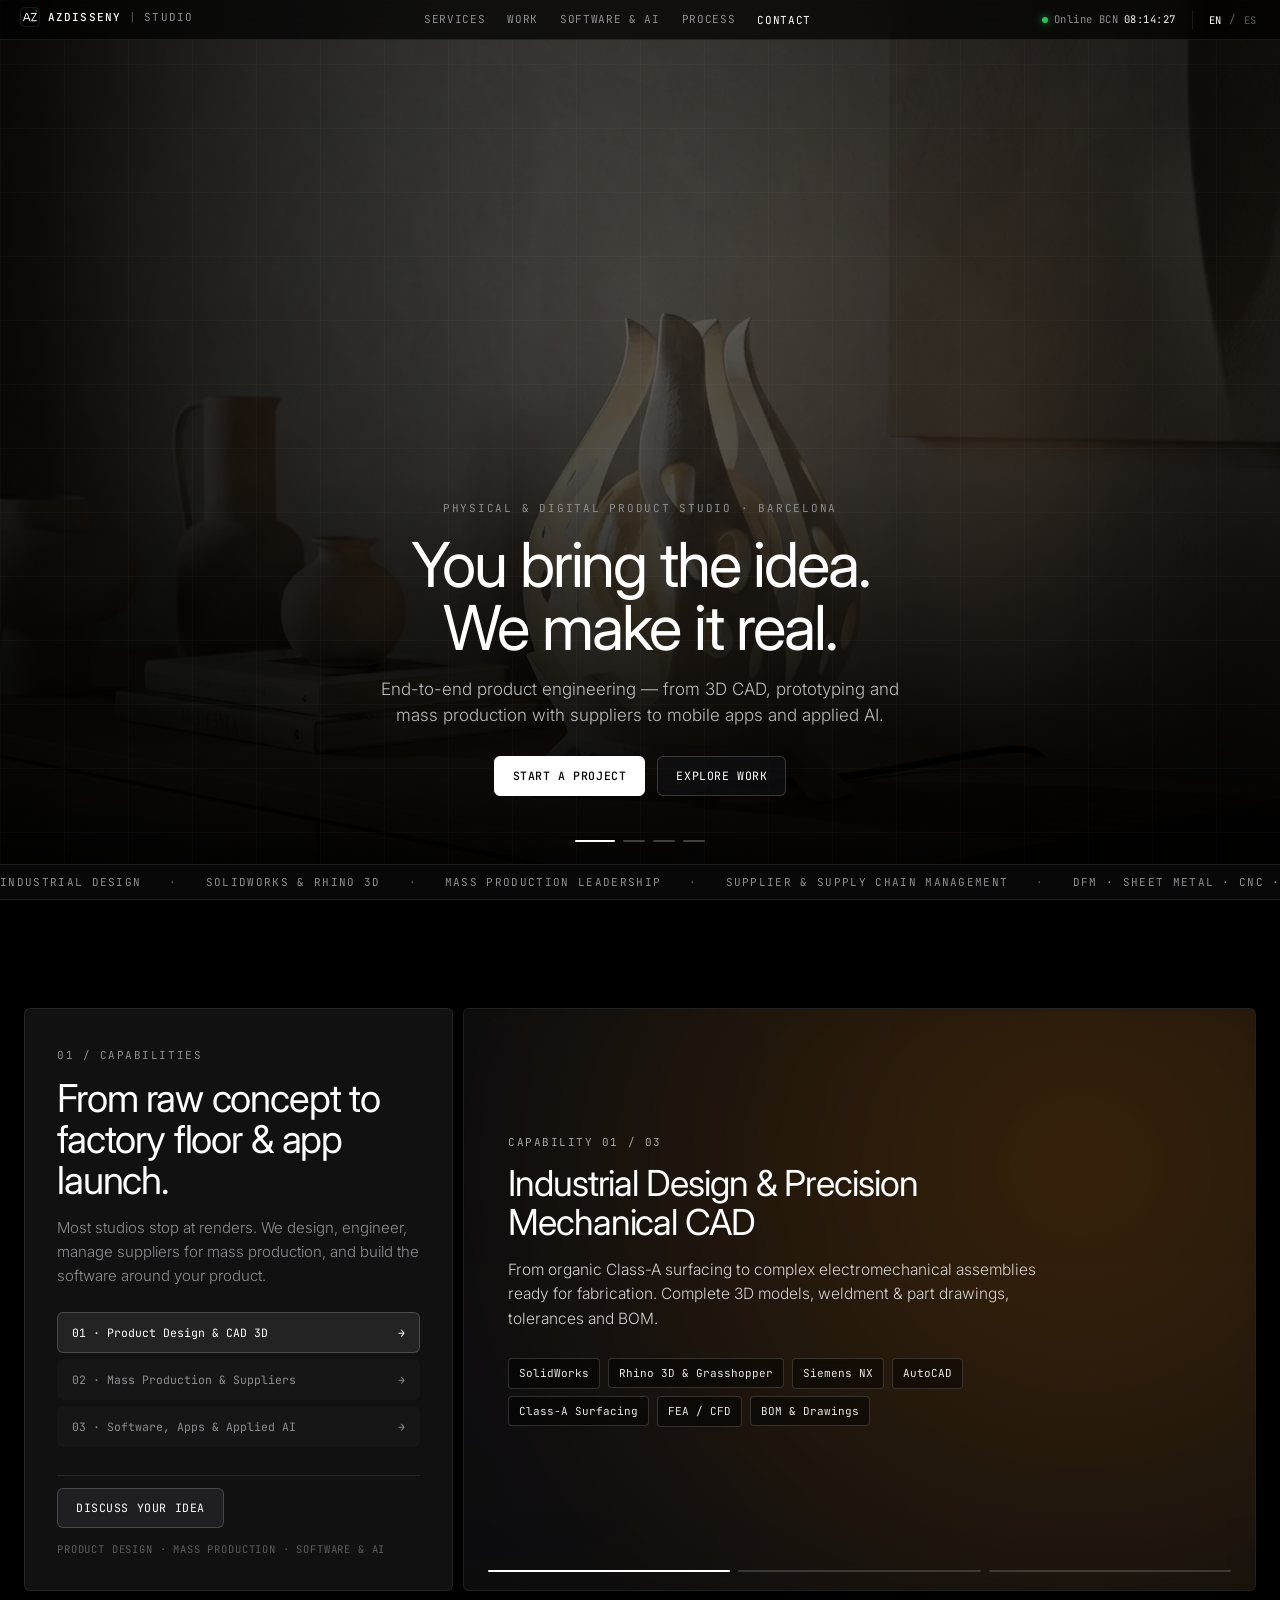
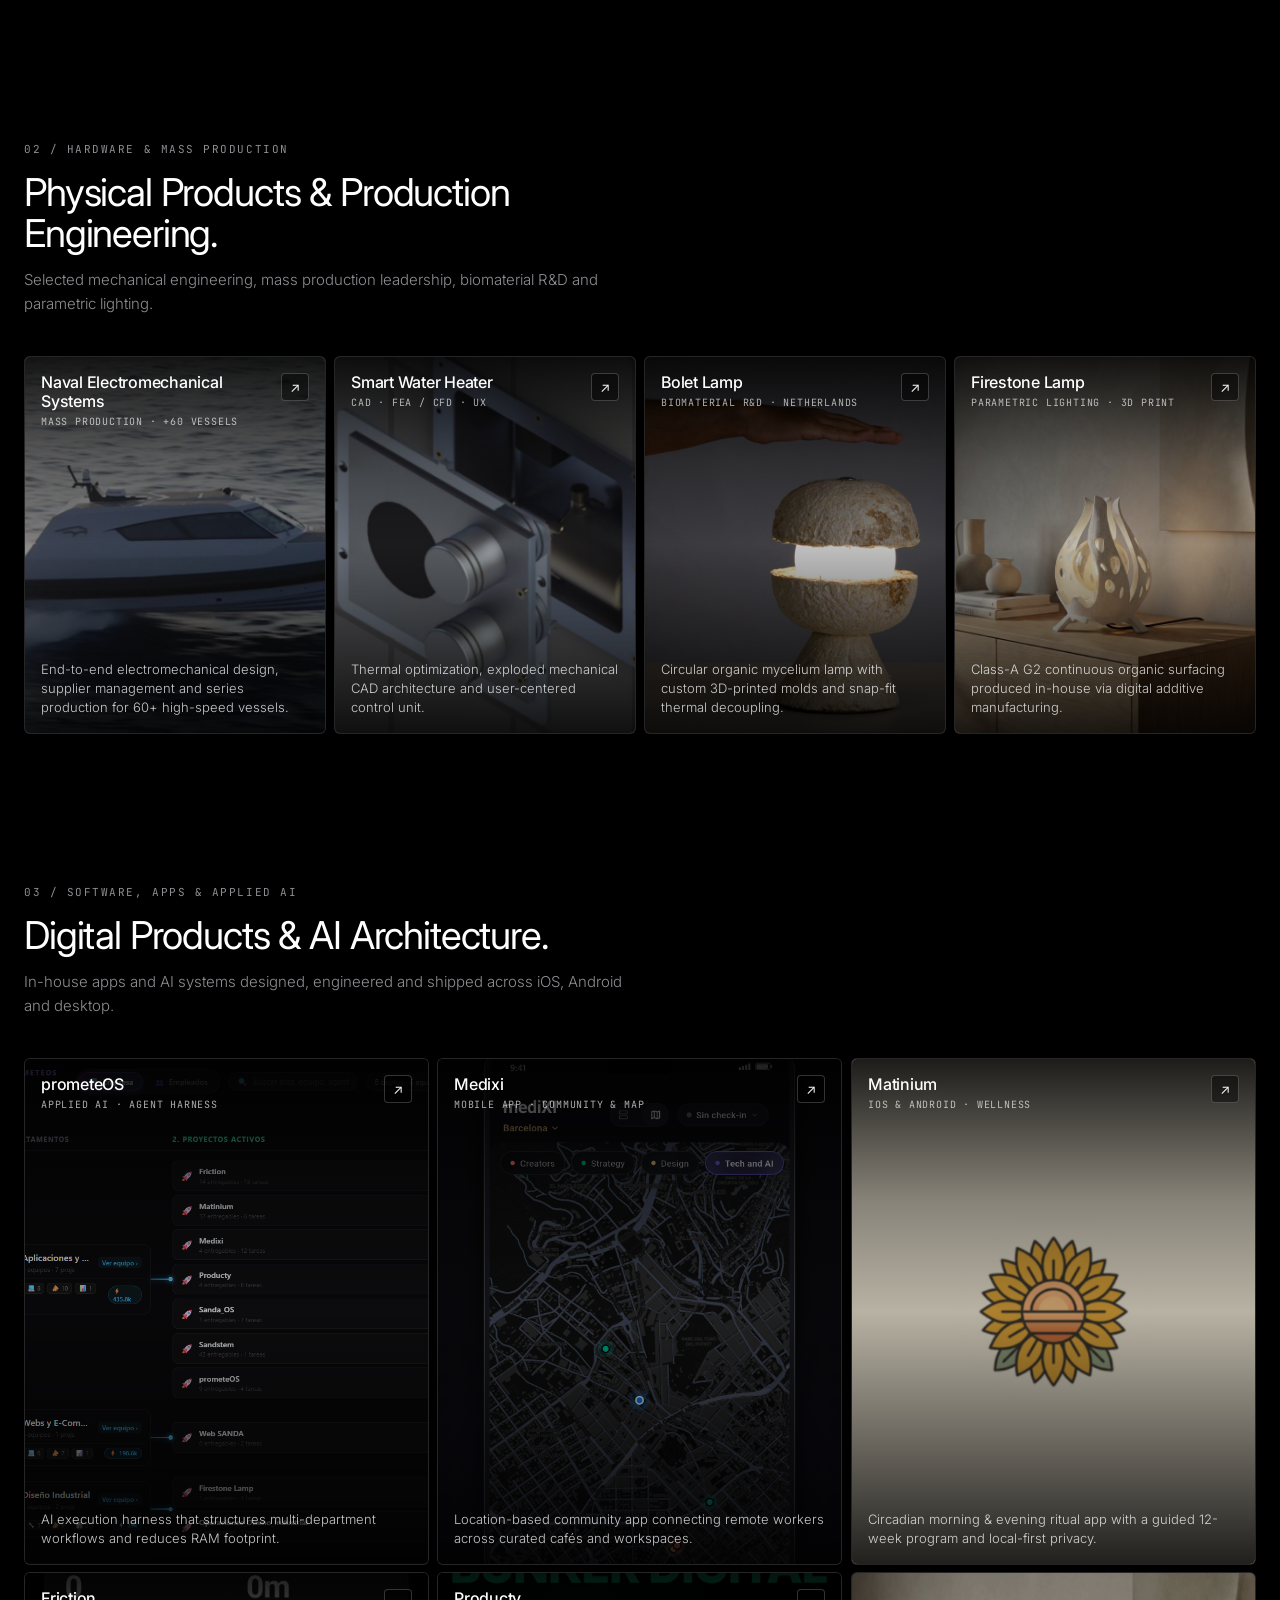
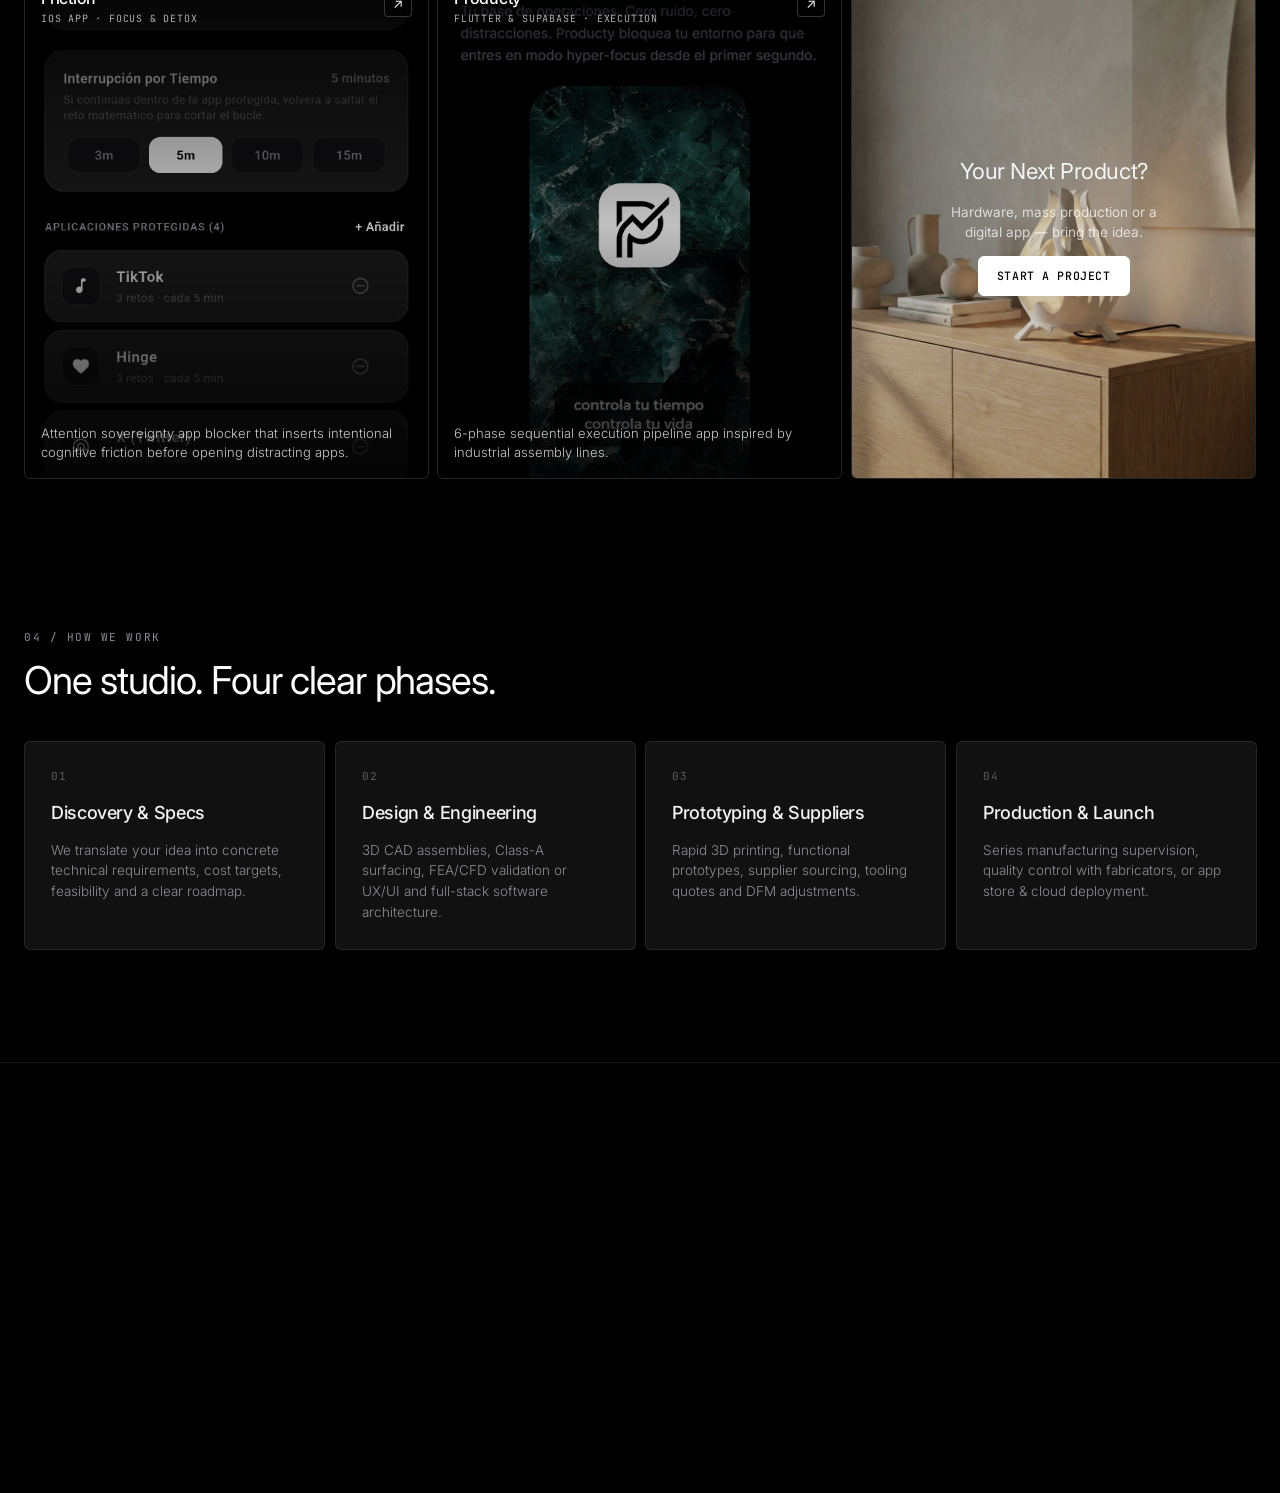
==== commit 7f31f572: "Update website favicon and topbar icon to dark/tech AZ monogram" ====
--- a/index.html
+++ b/index.html
@@ -22,7 +22,9 @@
   <link rel="stylesheet" href="css/style.css?v=21">
 
   <!-- Favicon -->
-  <link rel="icon" href="assets/images/branding/sanda-icon.png" type="image/png">
+  <link rel="icon" href="assets/images/branding/az-icon.svg?v=22" type="image/svg+xml">
+  <link rel="icon" href="assets/images/branding/az-icon.png?v=22" type="image/png" sizes="512x512">
+  <link rel="apple-touch-icon" href="assets/images/branding/az-icon.png?v=22">
 
   <!-- Preload Hero Images -->
   <link rel="preload" as="image" href="assets/images/slides/design-lamp.webp">
@@ -37,6 +39,7 @@
   <header class="topbar" id="topbar">
     <div class="topbar__left">
       <a href="#top" class="brand" aria-label="AZdisseny Home">
+        <img src="assets/images/branding/az-icon.svg" alt="" class="brand__icon" width="20" height="20" aria-hidden="true">
         <span class="brand__primary">AZDISSENY</span>
         <span class="brand__sep">|</span>
         <span class="brand__sub">STUDIO</span>
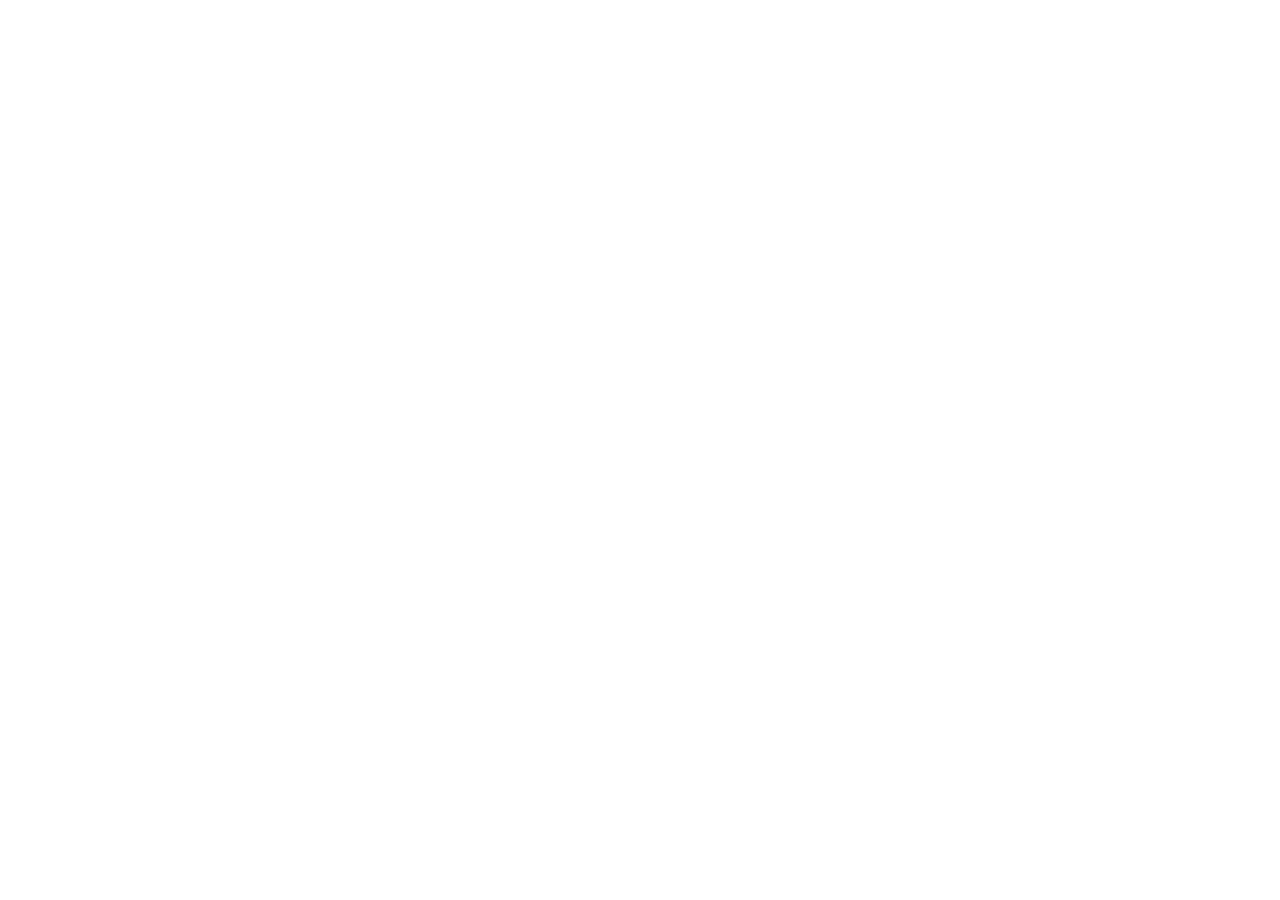
==== commit b51471c3: "Redirect root index to https://azdisseny.com/ (keeping legal pages intact)" ====
--- a/index.html
+++ b/index.html
@@ -2,281 +2,17 @@
 <html lang="en">
 <head>
   <meta charset="UTF-8">
-  <meta name="viewport" content="width=device-width, initial-scale=1.0">
+  <meta http-equiv="refresh" content="0; url=https://azdisseny.com/">
+  <link rel="canonical" href="https://azdisseny.com/">
   <meta name="google-site-verification" content="k-F-rvKp07BLeEjR_oEc_AD0Jj0Vk6Mh3RYX6SqP9bs" />
-  <meta name="description" content="AZdisseny — Physical & Digital Product Engineering Studio. Industrial Design, 3D CAD, Mass Production & Supply Chain, Mobile Apps and Applied AI.">
-  <meta name="author" content="A-Z DISSENY, SL">
-  <meta name="theme-color" content="#000000">
-
-  <title>AZdisseny — Physical &amp; Digital Product Studio</title>
-  <meta property="og:title" content="AZdisseny — Physical & Digital Product Studio">
-  <meta property="og:description" content="You bring the idea. We make it real. Industrial design, CAD, mass production, mobile apps and applied AI.">
-  <meta name="twitter:title" content="AZdisseny — Physical & Digital Product Studio">
-
-  <!-- Fonts: Inter (Editorial Sans) + JetBrains Mono (Technical UI) -->
-  <link rel="preconnect" href="https://fonts.googleapis.com">
-  <link rel="preconnect" href="https://fonts.gstatic.com" crossorigin>
-  <link href="https://fonts.googleapis.com/css2?family=Inter:wght@300;400;500;600&family=JetBrains+Mono:wght@400;500&display=swap" rel="stylesheet">
-
-  <!-- Styles -->
-  <link rel="stylesheet" href="css/style.css?v=21">
-
-  <!-- Favicon -->
-  <link rel="icon" href="assets/images/branding/az-icon.svg?v=22" type="image/svg+xml">
-  <link rel="icon" href="assets/images/branding/az-icon.png?v=22" type="image/png" sizes="512x512">
-  <link rel="apple-touch-icon" href="assets/images/branding/az-icon.png?v=22">
-
-  <!-- Preload Hero Images -->
-  <link rel="preload" as="image" href="assets/images/slides/design-lamp.webp">
-  <link rel="preload" as="image" href="assets/images/design/naval-interceptor.png">
+  <title>AZdisseny — Redirecting...</title>
+  <style>
+    body { margin: 0; background: #000; color: #f5f5f5; font-family: system-ui, -apple-system, sans-serif; display: grid; place-items: center; min-height: 100vh; text-align: center; }
+    a { color: #fff; }
+  </style>
+  <script>window.location.replace('https://azdisseny.com/');</script>
 </head>
-
 <body>
-
-  <!-- ============================================
-       FIXED ULTRA-COMPACT HEADER (38px)
-       ============================================ -->
-  <header class="topbar" id="topbar">
-    <div class="topbar__left">
-      <a href="#top" class="brand" aria-label="AZdisseny Home">
-        <img src="assets/images/branding/az-icon.svg" alt="" class="brand__icon" width="20" height="20" aria-hidden="true">
-        <span class="brand__primary">AZDISSENY</span>
-        <span class="brand__sep">|</span>
-        <span class="brand__sub">STUDIO</span>
-      </a>
-    </div>
-
-    <nav class="topbar__nav" aria-label="Primary Navigation">
-      <a href="#services" class="topbar__link" data-i18n="nav.services">Services</a>
-      <a href="#work" class="topbar__link" data-i18n="nav.work">Work</a>
-      <a href="#lab" class="topbar__link" data-i18n="nav.lab">Software &amp; AI</a>
-      <a href="#process" class="topbar__link" data-i18n="nav.process">Process</a>
-      <button type="button" class="topbar__link topbar__link--cta" data-open-contact data-i18n="nav.contact">Contact</button>
-    </nav>
-
-    <div class="topbar__right">
-      <div class="live-status" title="Barcelona, Spain">
-        <span class="live-status__dot" aria-hidden="true"></span>
-        <span class="live-status__text">Online</span>
-        <span class="live-status__city">BCN</span>
-        <span class="live-status__clock" id="bcn-clock">--:--:--</span>
-      </div>
-      <div class="lang-switch" role="group" aria-label="Language switcher">
-        <button type="button" class="lang-switch__btn" data-lang="en" id="btn-lang-en">EN</button>
-        <span class="lang-switch__sep">/</span>
-        <button type="button" class="lang-switch__btn" data-lang="es" id="btn-lang-es">ES</button>
-      </div>
-    </div>
-  </header>
-
-  <!-- ============================================
-       MAIN CONTENT (z-10, slides over fixed footer)
-       ============================================ -->
-  <main id="top" class="site-main">
-
-    <!-- 1. HERO FULL-BLEED -->
-    <section class="hero" aria-label="Hero">
-      <div class="hero__backdrop" id="hero-backdrop">
-        <!-- Slides injected by JS -->
-      </div>
-      <div class="hero__scrim" aria-hidden="true"></div>
-      <div class="hero__grid-overlay" aria-hidden="true"></div>
-
-      <div class="hero__content">
-        <div class="hero__eyebrow reveal" data-i18n="hero.eyebrow">PHYSICAL &amp; DIGITAL PRODUCT STUDIO</div>
-        <h1 class="hero__title reveal" data-i18n="hero.title">You bring the idea.<br>We make it real.</h1>
-        <p class="hero__subtitle reveal" data-i18n="hero.subtitle">
-          End-to-end product engineering — from 3D CAD and mass production with suppliers to mobile apps and applied AI.
-        </p>
-        <div class="hero__actions reveal">
-          <button type="button" class="btn btn--primary btn-animated" data-open-contact data-i18n-btn="hero.ctaPrimary">Start a Project</button>
-          <a href="#work" class="btn btn--ghost btn-animated" data-i18n-btn="hero.ctaSecondary">Explore Work</a>
-        </div>
-      </div>
-
-      <div class="hero__slide-indicator" id="hero-indicators" aria-hidden="true"></div>
-    </section>
-
-    <!-- 2. TECHNICAL MARQUEE TICKER (36px) -->
-    <div class="marquee" aria-hidden="true">
-      <div class="marquee__track" id="marquee-track"></div>
-    </div>
-
-    <!-- 3. SERVICES — ASYMMETRIC SPLIT (1/3 + 2/3) -->
-    <section id="services" class="section section--services">
-      <div class="container">
-        <div class="services-split">
-          <!-- Left Column (1/3) -->
-          <div class="services-card reveal">
-            <div class="services-card__top">
-              <span class="eyebrow" data-i18n="services.eyebrow">01 / CAPABILITIES</span>
-              <h2 class="section__title" data-i18n="services.title">One studio from concept to factory &amp; launch.</h2>
-              <p class="section__desc" data-i18n="services.desc">
-                We combine mechanical engineering, direct supplier &amp; production leadership, and full-stack software development under one roof.
-              </p>
-              <div class="services-tabs" id="services-tabs" role="tablist">
-                <!-- Tabs injected by JS -->
-              </div>
-            </div>
-            <div class="services-card__bottom">
-              <button type="button" class="btn btn--secondary btn-animated" data-open-contact data-i18n-btn="services.cta">Discuss Your Idea</button>
-              <p class="services-card__note" data-i18n="services.note">Hardware · Production · Software · AI</p>
-            </div>
-          </div>
-
-          <!-- Right Column (2/3) — Atmospheric Interactive Stage -->
-          <div class="services-stage reveal" id="services-stage">
-            <div class="services-stage__slides" id="services-slides">
-              <!-- Slides injected by JS -->
-            </div>
-            <div class="services-stage__progress" id="services-progress">
-              <!-- Progress bars injected by JS -->
-            </div>
-          </div>
-        </div>
-      </div>
-    </section>
-
-    <!-- 4. SELECTED WORK — PHYSICAL PRODUCT & MASS PRODUCTION -->
-    <section id="work" class="section section--work">
-      <div class="container">
-        <div class="section__header reveal">
-          <span class="eyebrow" data-i18n="work.eyebrow">02 / HARDWARE &amp; PRODUCTION</span>
-          <h2 class="section__title" data-i18n="work.title">Industrial Design, CAD &amp; Mass Production.</h2>
-          <p class="section__desc" data-i18n="work.desc">
-            Production-ready mechanical assemblies, supplier coordination, biomaterial R&amp;D and parametric manufacturing.
-          </p>
-        </div>
-
-        <div class="project-grid project-grid--4" id="hardware-grid">
-          <!-- Hardware cards injected by JS -->
-        </div>
-      </div>
-    </section>
-
-    <!-- 5. SOFTWARE, APPS & APPLIED AI — AZ LAB -->
-    <section id="lab" class="section section--lab">
-      <div class="container">
-        <div class="section__header reveal">
-          <span class="eyebrow" data-i18n="lab.eyebrow">03 / SOFTWARE, APPS &amp; AI</span>
-          <h2 class="section__title" data-i18n="lab.title">Digital Products &amp; Applied AI Systems.</h2>
-          <p class="section__desc" data-i18n="lab.desc">
-            Mobile apps built with Flutter &amp; Supabase, engineering automation in Python, and multi-agent AI architecture.
-          </p>
-        </div>
-
-        <div class="project-grid project-grid--3" id="software-grid">
-          <!-- Software cards + Mystery CTA card injected by JS -->
-        </div>
-      </div>
-    </section>
-
-    <!-- 6. PROCESS — END-TO-END EXECUTION -->
-    <section id="process" class="section section--process">
-      <div class="container">
-        <div class="section__header reveal">
-          <span class="eyebrow" data-i18n="process.eyebrow">04 / HOW WE WORK</span>
-          <h2 class="section__title" data-i18n="process.title">From raw idea to real product.</h2>
-        </div>
-
-        <div class="process-grid" id="process-grid">
-          <!-- 4 steps injected by JS -->
-        </div>
-      </div>
-    </section>
-
-    <!-- Spacer to ensure clean transition into curtain footer -->
-    <div class="main-end-cap" aria-hidden="true"></div>
-  </main>
-
-  <!-- ============================================
-       CURTAIN REVEAL FOOTER (position: fixed, z-0)
-       ============================================ -->
-  <div class="footer-spacer" id="footer-spacer" aria-hidden="true"></div>
-  <footer class="curtain-footer" id="curtain-footer" aria-label="Footer">
-    <div class="curtain-footer__inner">
-      <div class="curtain-footer__top">
-        <div class="curtain-footer__cta-block">
-          <span class="eyebrow" data-i18n="footer.eyebrow">START SOMETHING REAL</span>
-          <h2 class="curtain-footer__headline" data-i18n="footer.headline">Have a product, production run or app in mind?</h2>
-        </div>
-        <button type="button" class="btn btn--primary btn-animated" data-open-contact data-i18n-btn="footer.cta">Start a Project</button>
-      </div>
-
-      <div class="curtain-footer__wordmark" aria-hidden="true">AZDISSENY</div>
-
-      <div class="curtain-footer__bottom">
-        <div class="curtain-footer__col">
-          <span class="footer-label" data-i18n="footer.contactLabel">DIRECT</span>
-          <a href="mailto:azdisseny.sl@gmail.com" class="footer-link">azdisseny.sl@gmail.com</a>
-        </div>
-        <div class="curtain-footer__col">
-          <span class="footer-label" data-i18n="footer.socialLabel">CHANNELS</span>
-          <span class="footer-link footer-link--muted">@azdisseny · Barcelona, EU</span>
-        </div>
-        <div class="curtain-footer__col">
-          <span class="footer-label" data-i18n="footer.legalLabel">LEGAL</span>
-          <div class="footer-legal-links">
-            <button type="button" class="footer-link" data-open-legal="aviso" data-i18n="footer.legalNotice">Legal Notice</button>
-            <button type="button" class="footer-link" data-open-legal="privacidad" data-i18n="footer.privacy">Privacy</button>
-            <button type="button" class="footer-link" data-open-legal="cookies" data-i18n="footer.cookies">Cookies</button>
-          </div>
-        </div>
-        <div class="curtain-footer__col curtain-footer__col--right">
-          <span class="footer-label">ENTITY</span>
-          <span class="footer-link footer-link--muted">© 2026 A-Z DISSENY, SL</span>
-        </div>
-      </div>
-    </div>
-  </footer>
-
-  <!-- ============================================
-       FLOATING PERSISTENT PILL CTA
-       ============================================ -->
-  <div class="floating-pill" id="floating-pill">
-    <button type="button" class="floating-pill__btn btn-animated" data-open-contact data-i18n-btn="floating.cta">Start a Project</button>
-  </div>
-
-  <!-- ============================================
-       PROJECT DETAIL MODAL
-       ============================================ -->
-  <div class="modal hidden" id="project-modal" role="dialog" aria-modal="true" aria-hidden="true">
-    <div class="modal__overlay" data-close-modal="project-modal"></div>
-    <div class="modal__panel modal__panel--project">
-      <button type="button" class="modal__close" data-close-modal="project-modal" aria-label="Close">
-        <svg width="20" height="20" viewBox="0 0 24 24" fill="none" stroke="currentColor" stroke-width="1.8"><line x1="18" y1="6" x2="6" y2="18"/><line x1="6" y1="6" x2="18" y2="18"/></svg>
-      </button>
-      <div id="project-modal-body"></div>
-    </div>
-  </div>
-
-  <!-- ============================================
-       CONTACT / PROPOSAL MODAL (FormSubmit.co)
-       ============================================ -->
-  <div class="modal hidden" id="contact-modal" role="dialog" aria-modal="true" aria-hidden="true">
-    <div class="modal__overlay" data-close-modal="contact-modal"></div>
-    <div class="modal__panel modal__panel--contact">
-      <button type="button" class="modal__close" data-close-modal="contact-modal" aria-label="Close">
-        <svg width="20" height="20" viewBox="0 0 24 24" fill="none" stroke="currentColor" stroke-width="1.8"><line x1="18" y1="6" x2="6" y2="18"/><line x1="6" y1="6" x2="18" y2="18"/></svg>
-      </button>
-      <div id="contact-modal-body"></div>
-    </div>
-  </div>
-
-  <!-- ============================================
-       LEGAL MODAL (A-Z DISSENY, SL)
-       ============================================ -->
-  <div class="modal hidden" id="legal-modal" role="dialog" aria-modal="true" aria-hidden="true">
-    <div class="modal__overlay" data-close-modal="legal-modal"></div>
-    <div class="modal__panel modal__panel--legal">
-      <button type="button" class="modal__close" data-close-modal="legal-modal" aria-label="Close">
-        <svg width="20" height="20" viewBox="0 0 24 24" fill="none" stroke="currentColor" stroke-width="1.8"><line x1="18" y1="6" x2="6" y2="18"/><line x1="6" y1="6" x2="18" y2="18"/></svg>
-      </button>
-      <div id="legal-modal-body"></div>
-    </div>
-  </div>
-
-  <script src="js/config.js?v=20"></script>
-  <script src="js/main.js?v=20"></script>
+  <p>Redirecting to <a href="https://azdisseny.com/">azdisseny.com</a>…</p>
 </body>
 </html>
